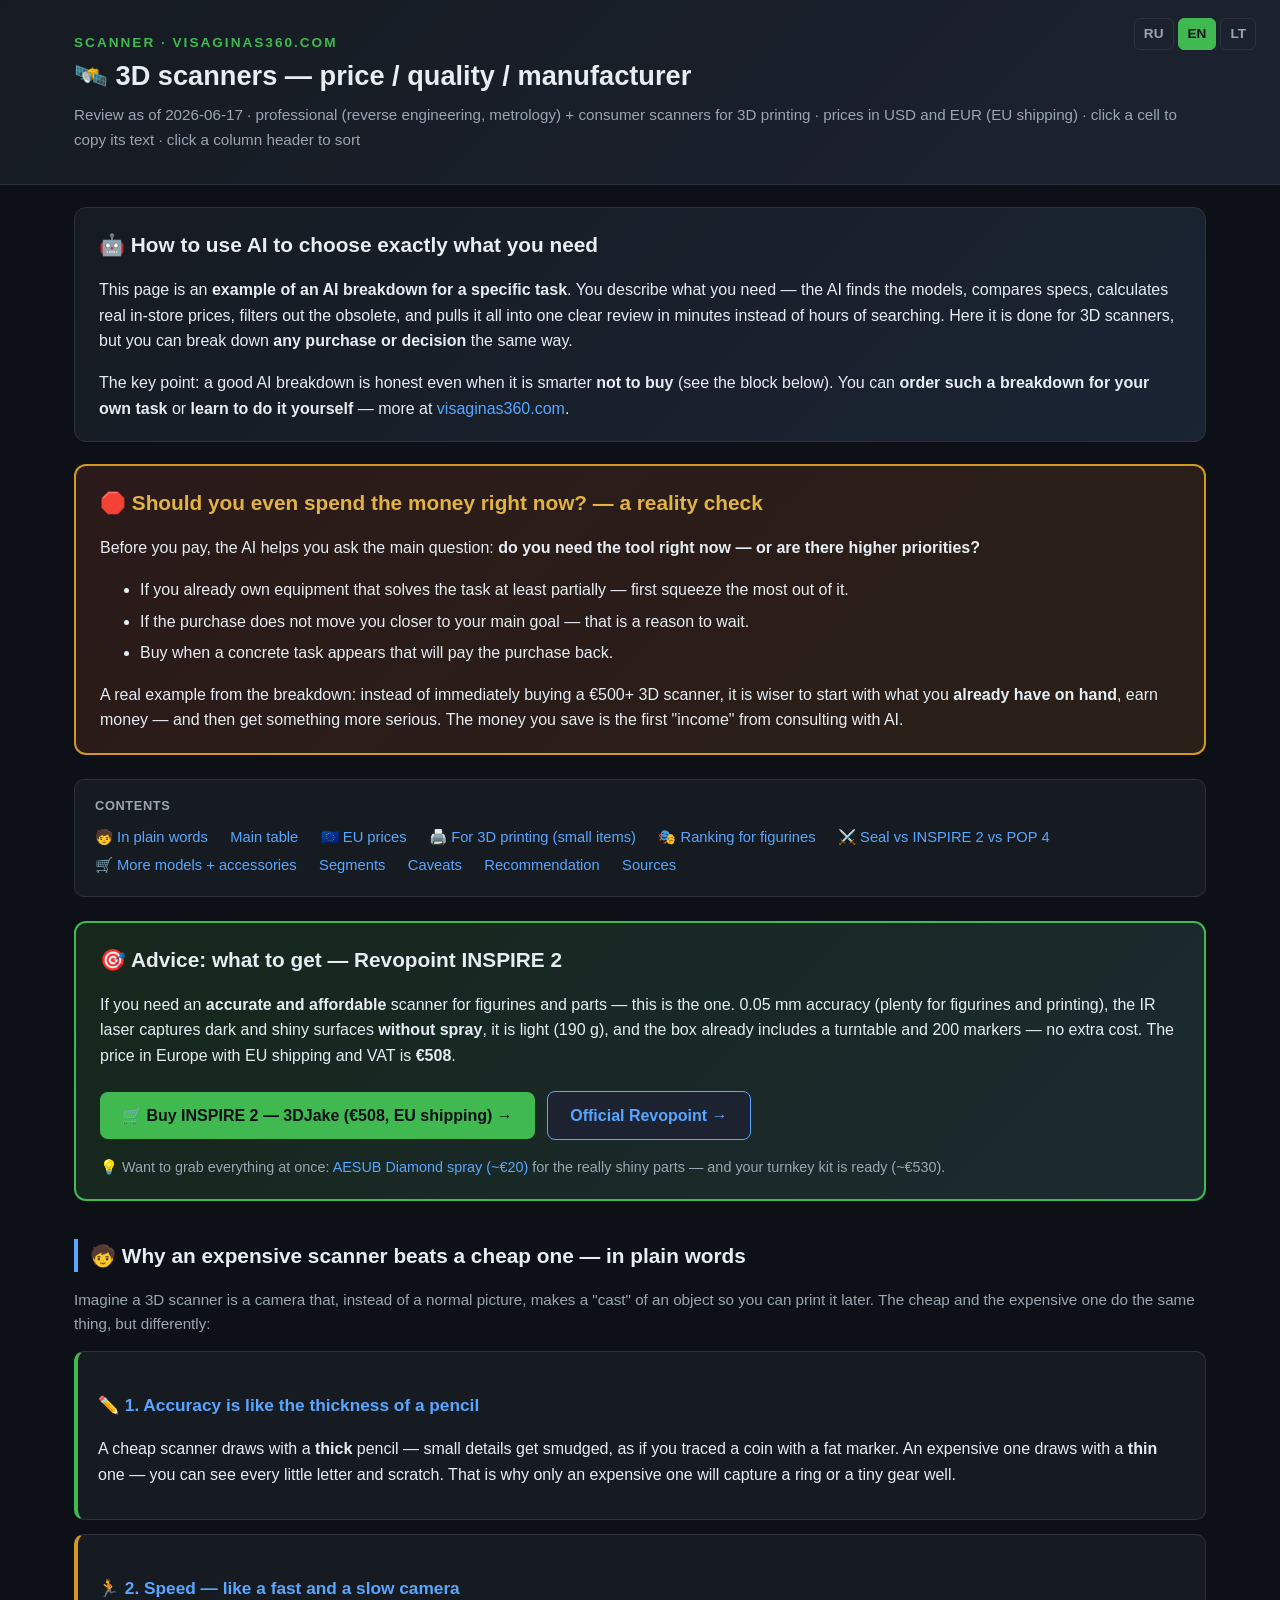
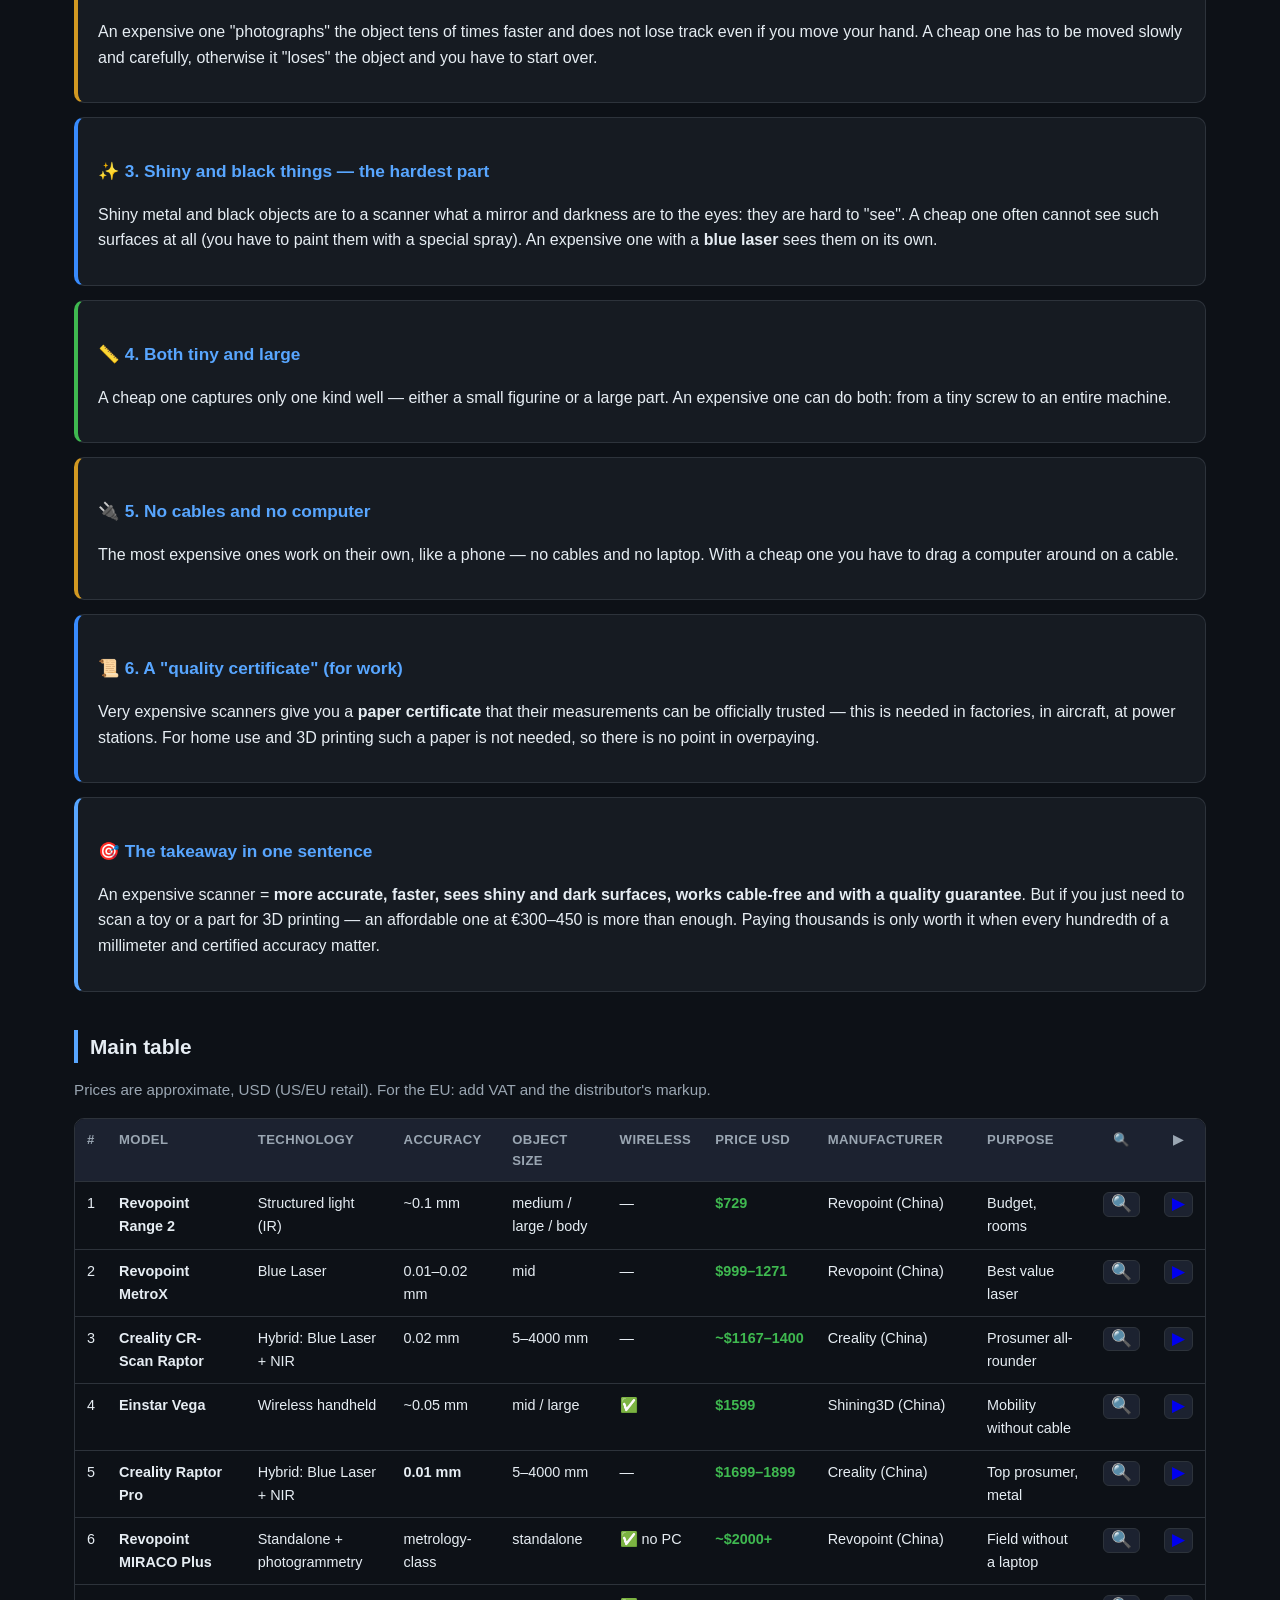
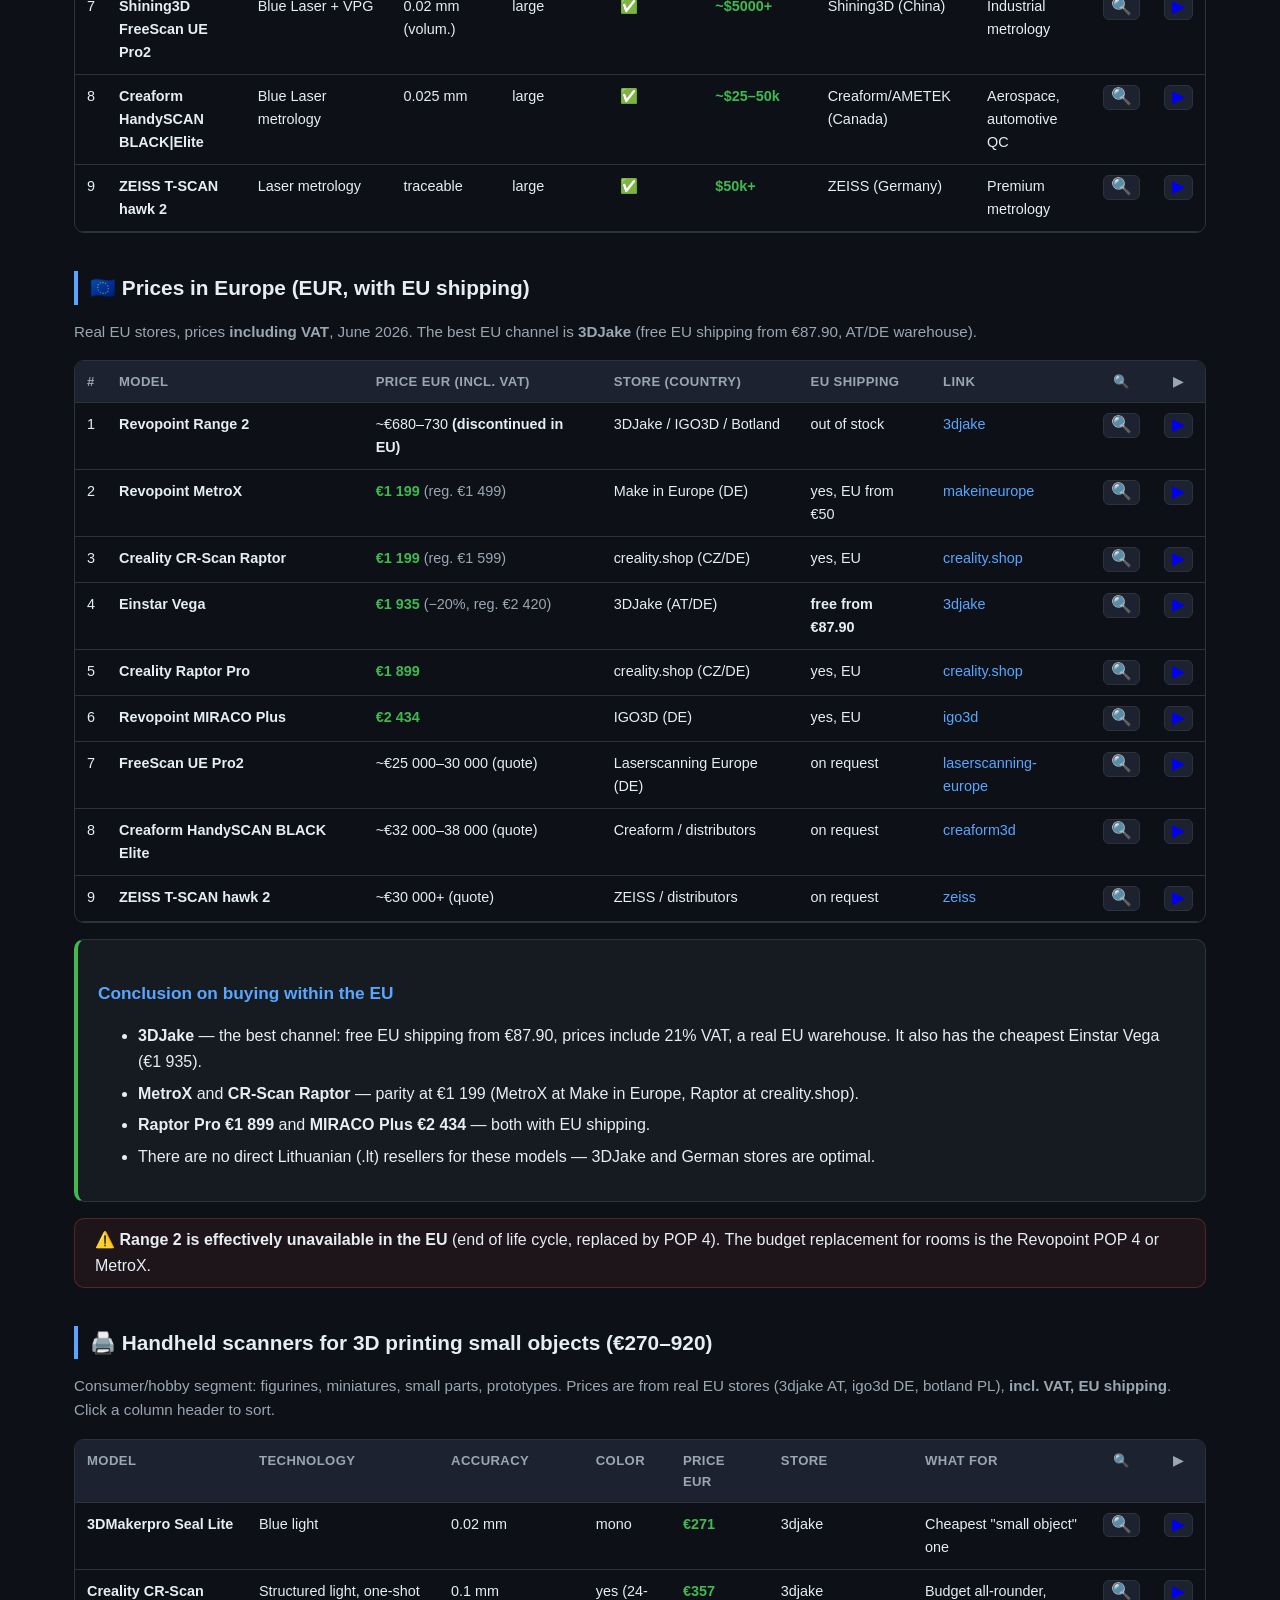
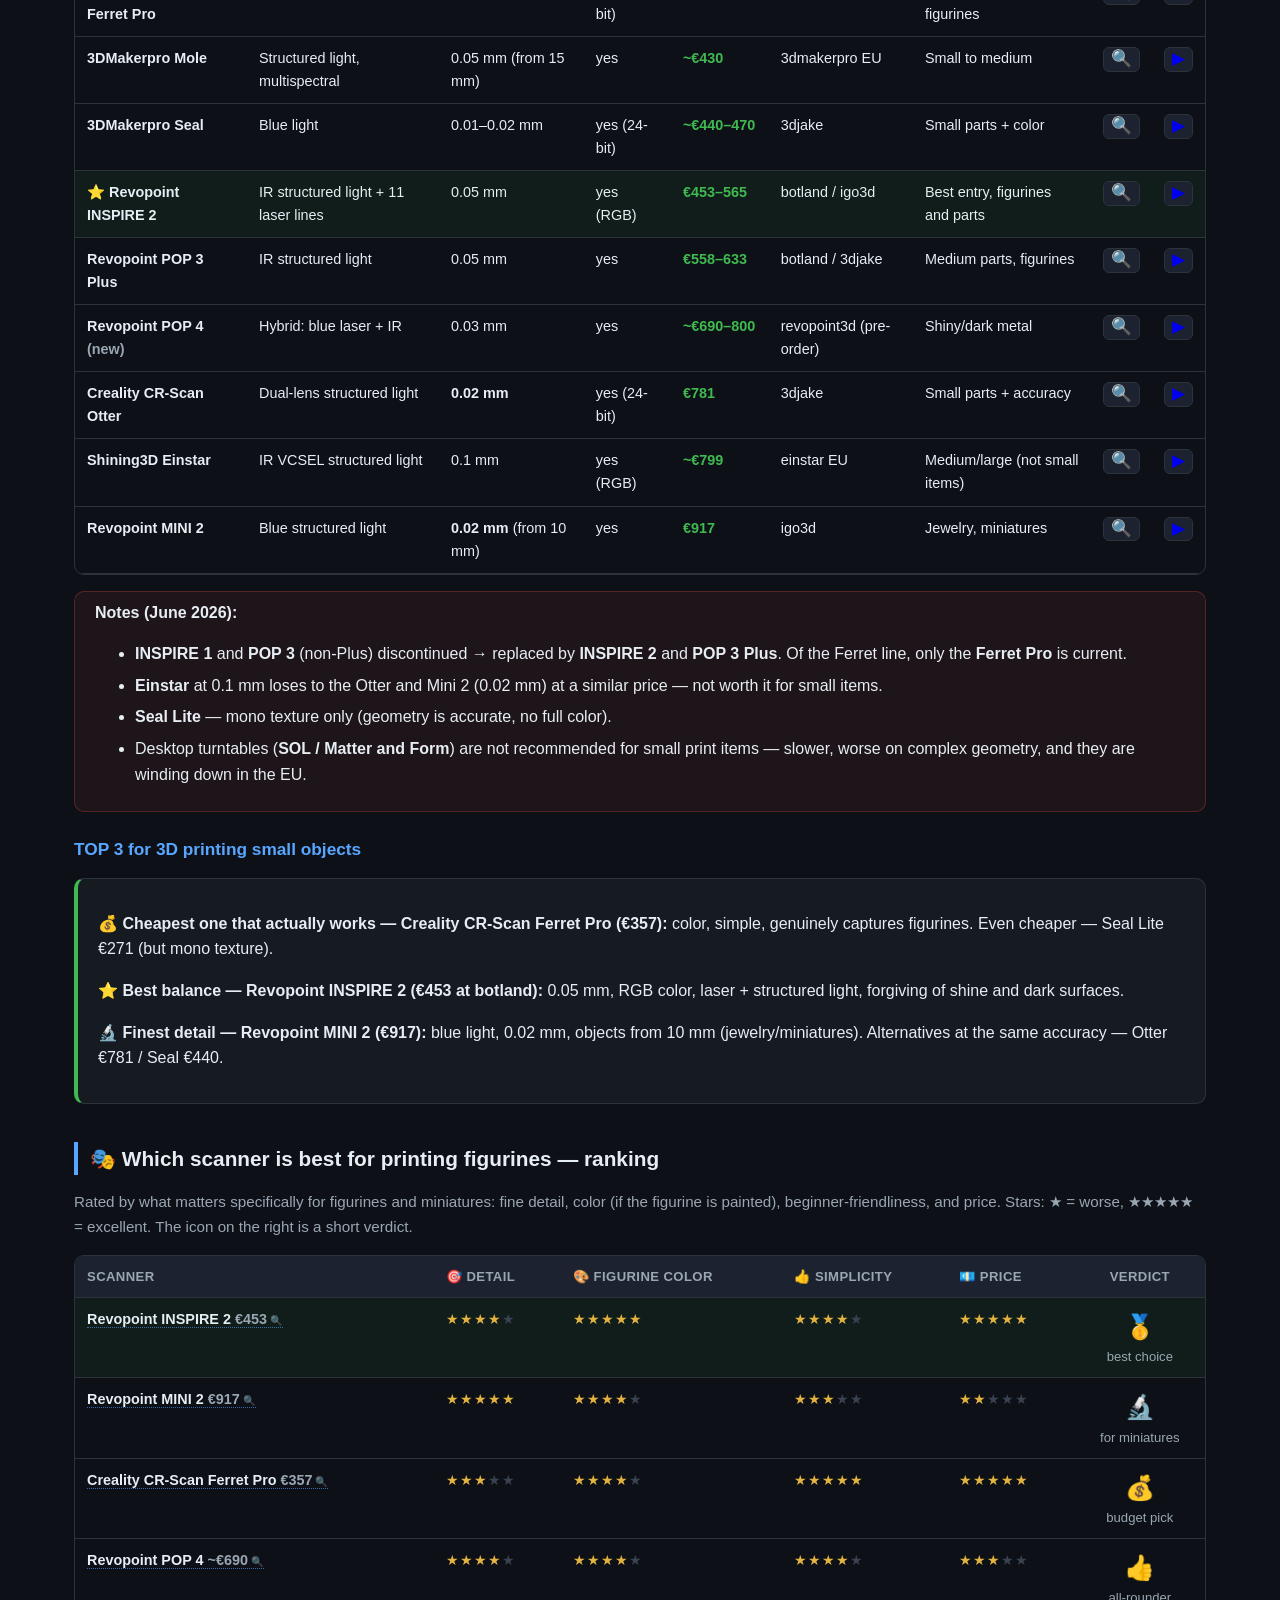
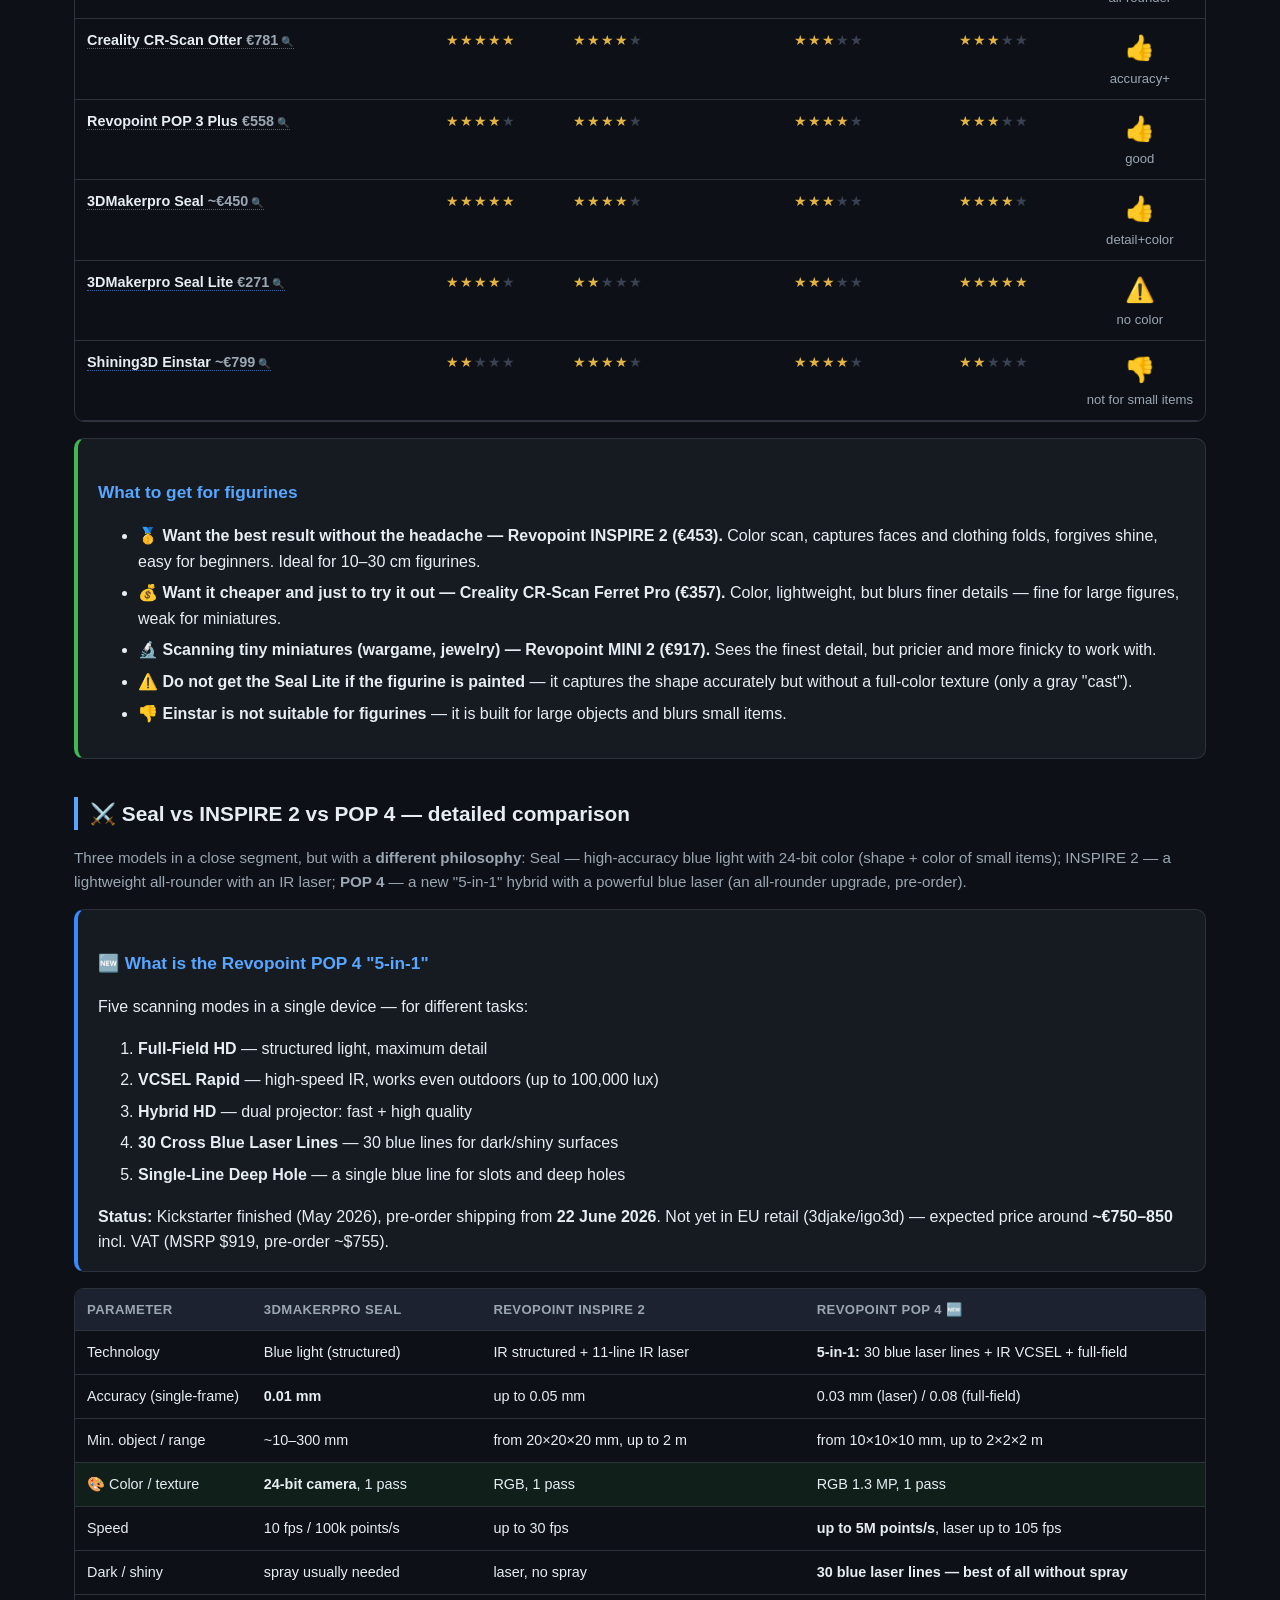
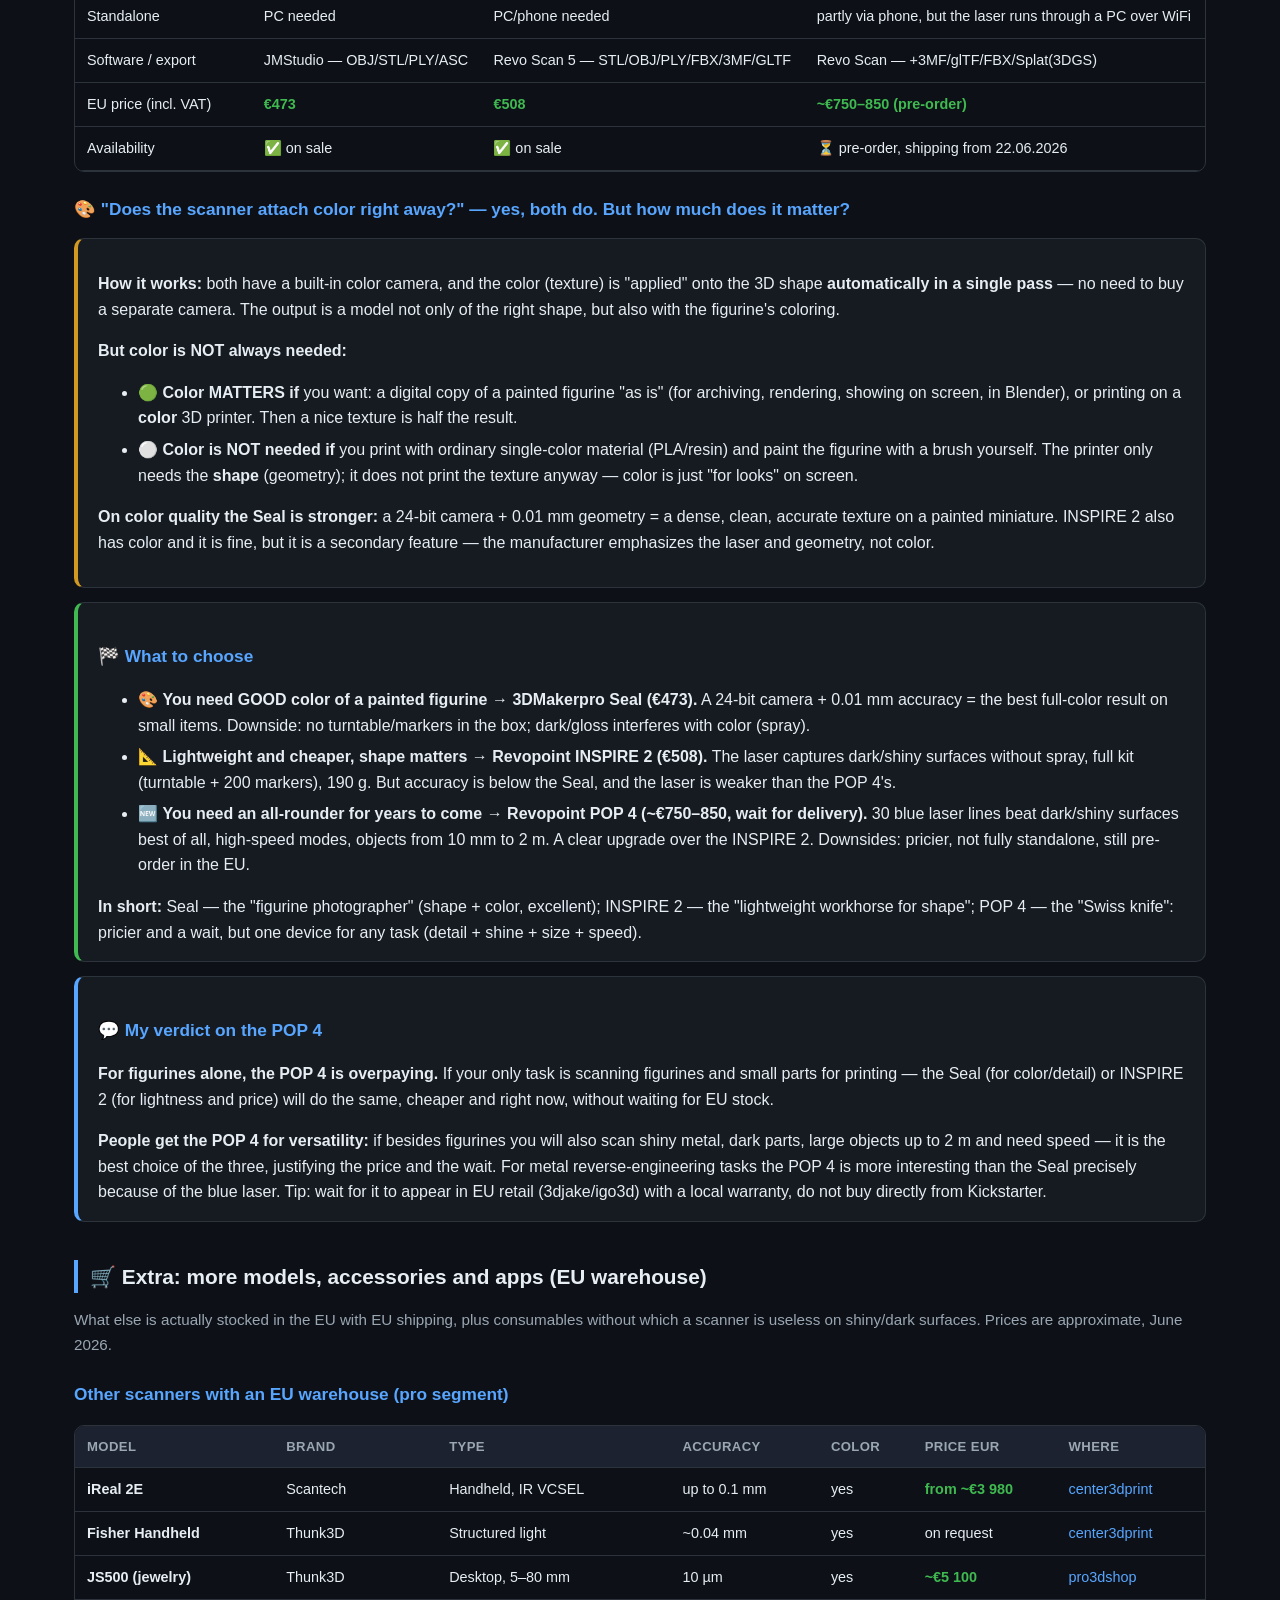
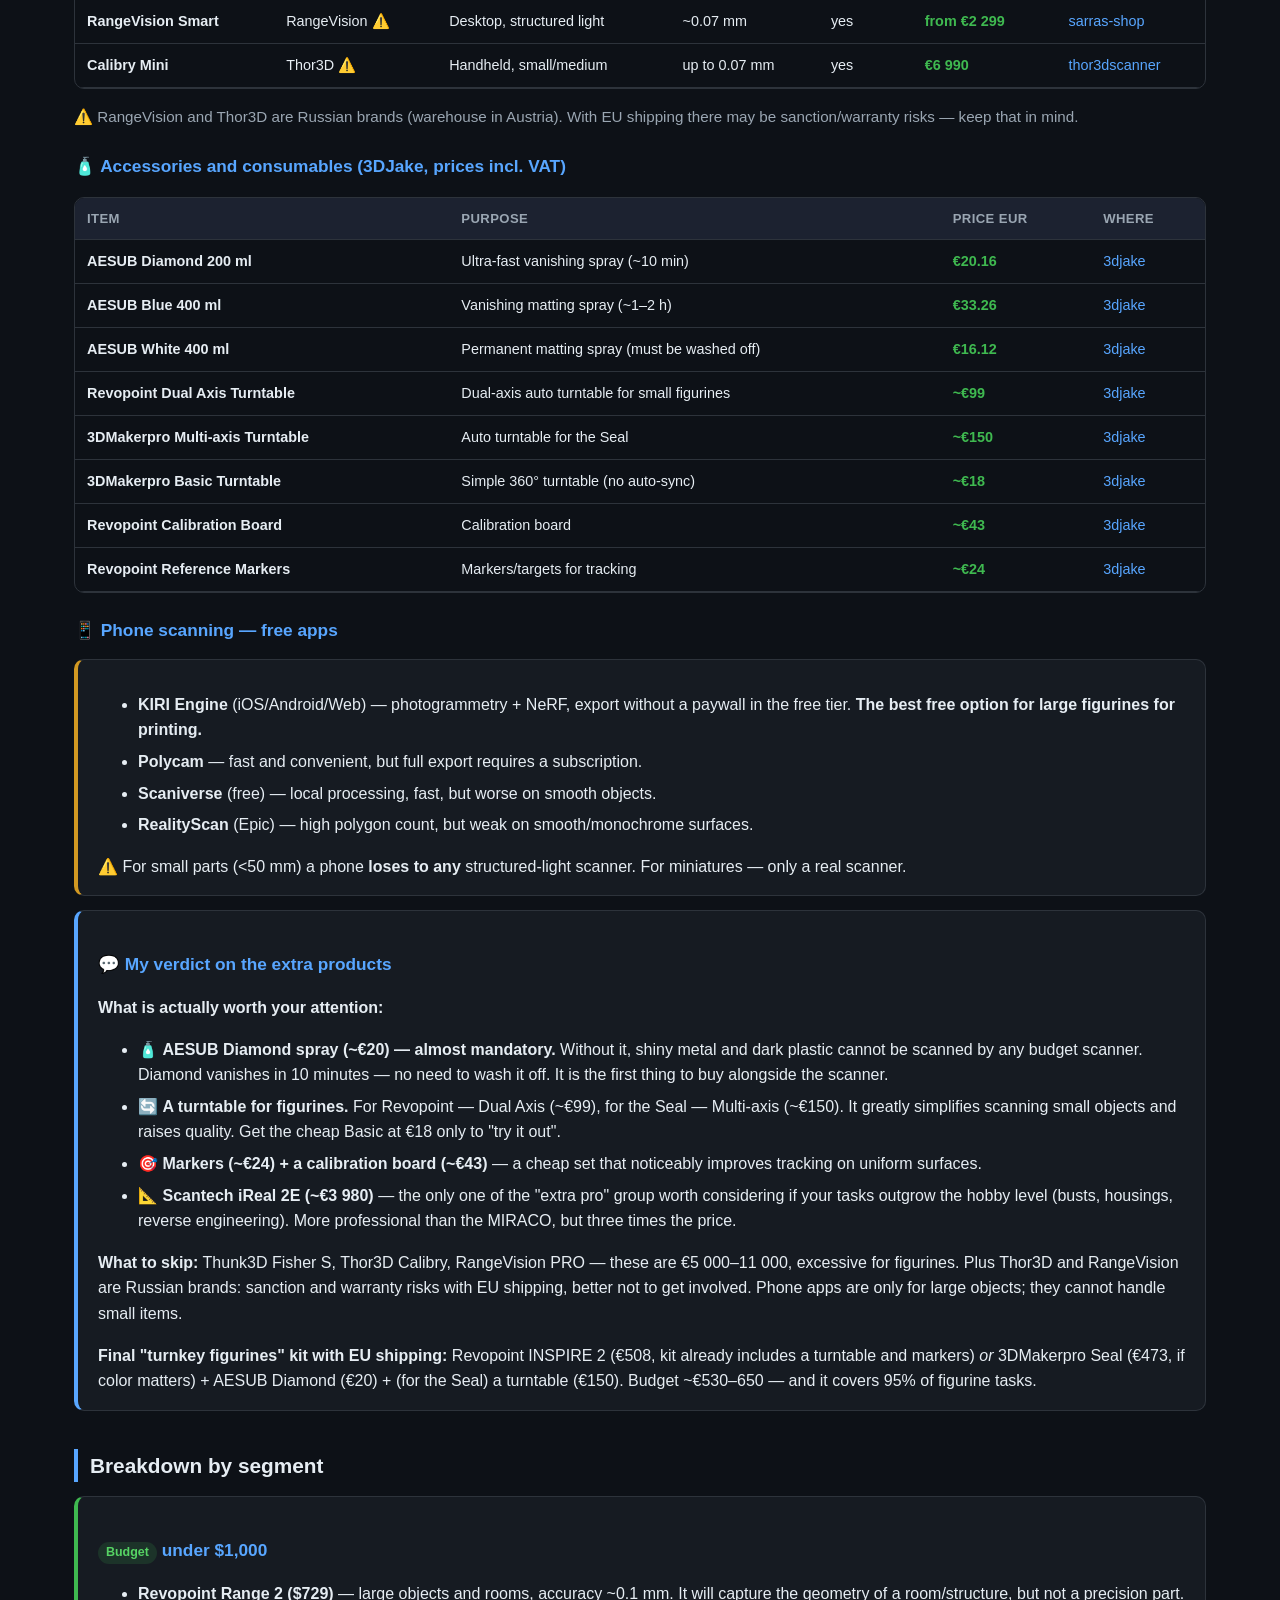
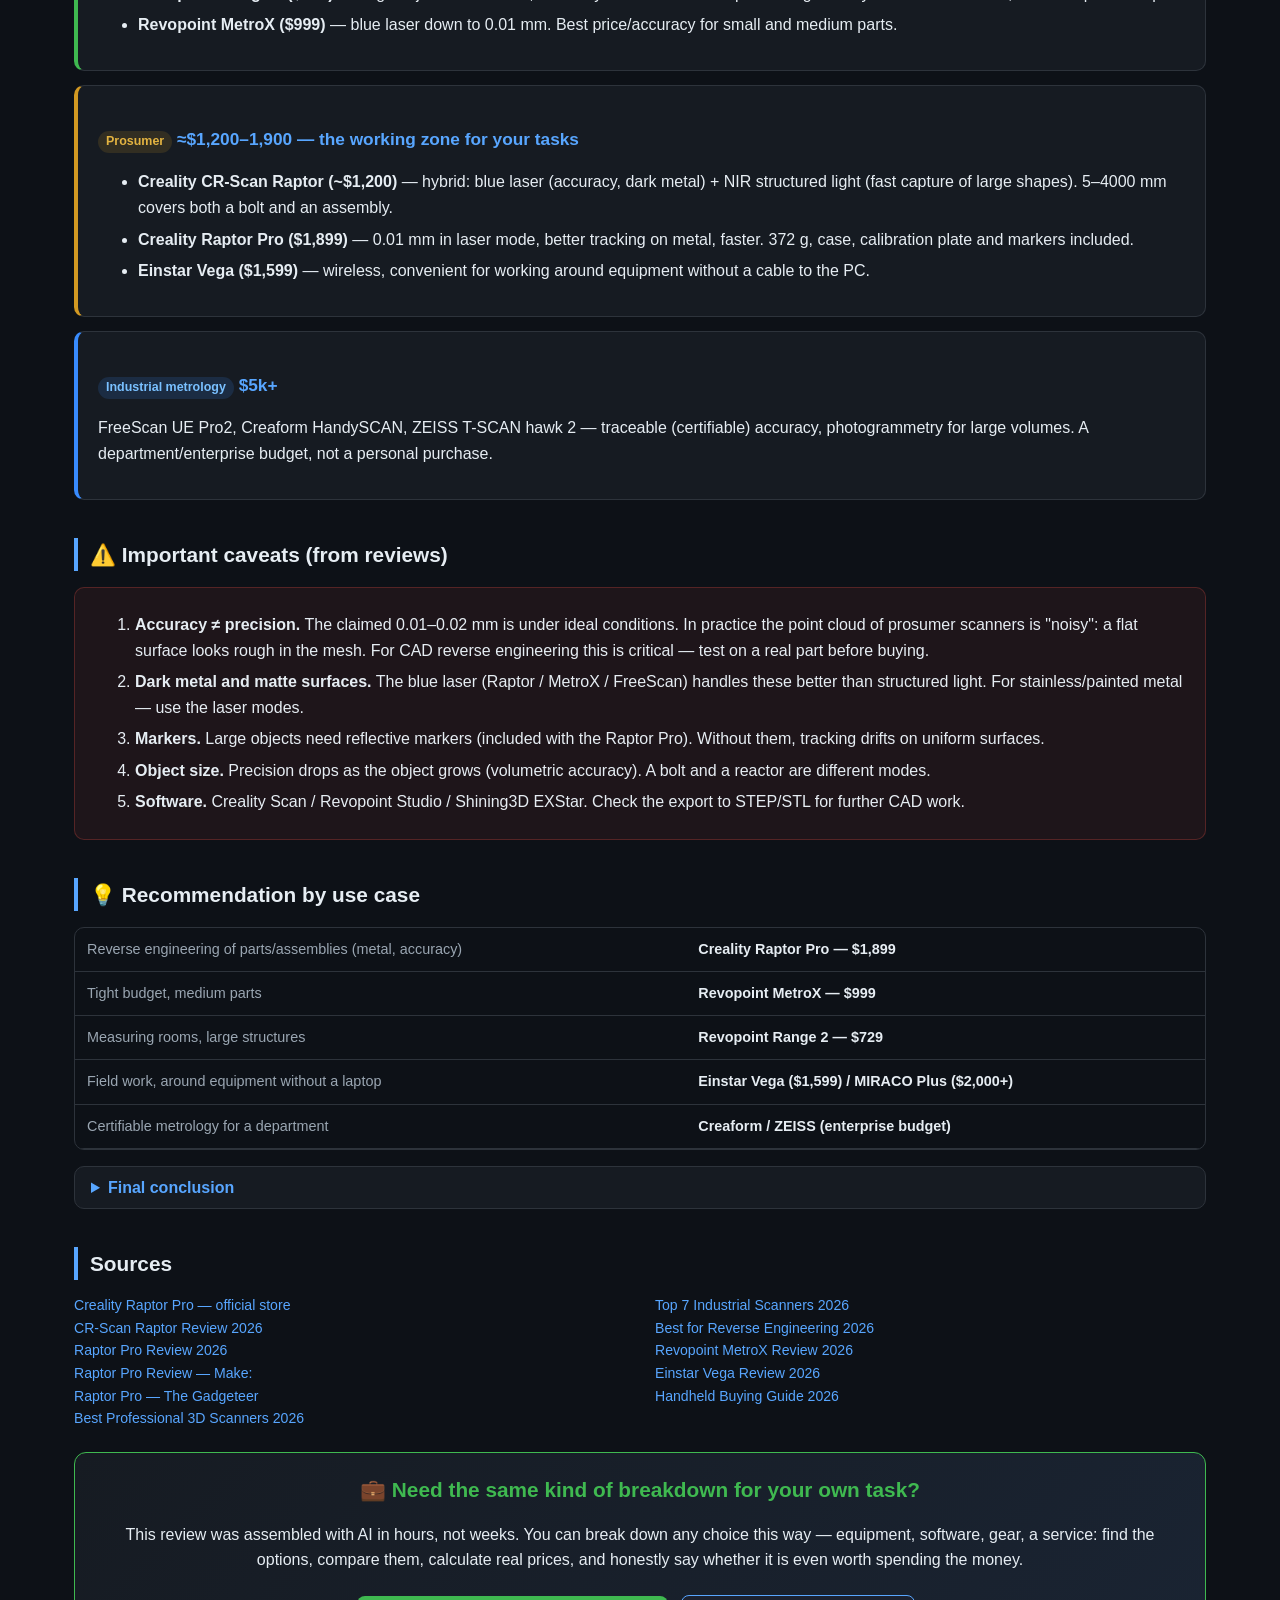
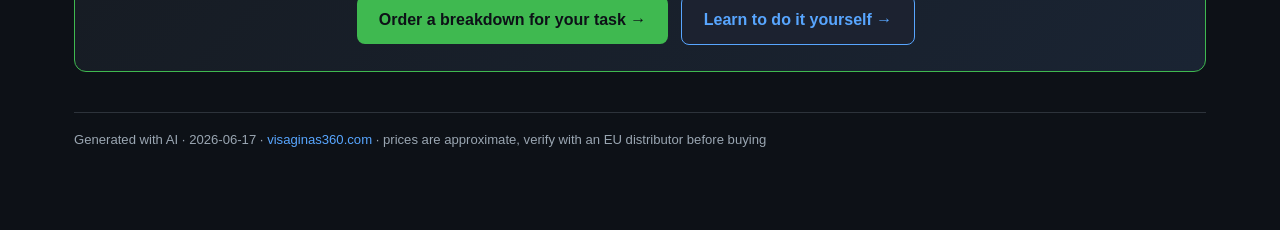
==== public/en.html @ 53a24d16 "Scanner guide trilingual (RU/EN/LT) for CF Pages Co-Authored-By: Claude Fable 5 <noreply@anthropic.c" ====
<!DOCTYPE html>
<html lang="en">
<head>
<meta charset="UTF-8">
<meta name="viewport" content="width=device-width, initial-scale=1.0">
<title>3D scanners — price / quality / manufacturer (2026)</title>
<style>
  :root{
    --bg:#0d1117; --panel:#161b22; --panel2:#1c2230; --border:#2d333b;
    --txt:#e6edf3; --muted:#9aa6b2; --accent:#58a6ff; --accent2:#3fb950;
    --amber:#d29922; --blue:#388bfd; --red:#f85149;
  }
  *{box-sizing:border-box}
  body{margin:0;background:var(--bg);color:var(--txt);
    font-family:-apple-system,Segoe UI,Roboto,Helvetica,Arial,sans-serif;
    line-height:1.6;padding:0 0 80px}
  header{background:linear-gradient(135deg,#161b22,#1c2230);
    border-bottom:1px solid var(--border);padding:32px 24px;position:relative}
  h1{margin:0 0 6px;font-size:1.7rem}
  .sub{color:var(--muted);font-size:.95rem}
  .wrap{max-width:1180px;margin:0 auto;padding:0 24px}
  h2{margin:38px 0 14px;font-size:1.3rem;border-left:4px solid var(--accent);padding-left:12px}
  h3{margin:24px 0 10px;font-size:1.08rem;color:var(--accent)}
  /* TOC */
  nav.toc{background:var(--panel);border:1px solid var(--border);border-radius:10px;
    padding:16px 20px;margin:24px 0}
  nav.toc strong{display:block;margin-bottom:8px;color:var(--muted);font-size:.8rem;
    text-transform:uppercase;letter-spacing:.05em}
  nav.toc a{color:var(--accent);text-decoration:none;margin-right:18px;font-size:.92rem;
    display:inline-block;padding:2px 0}
  nav.toc a:hover{text-decoration:underline}
  /* table */
  .tablewrap{overflow-x:auto;border:1px solid var(--border);border-radius:10px;margin:16px 0}
  table{border-collapse:collapse;width:100%;font-size:.9rem;min-width:760px}
  th,td{padding:10px 12px;text-align:left;border-bottom:1px solid var(--border);vertical-align:top}
  th{background:var(--panel2);position:sticky;top:0;cursor:pointer;user-select:none;
    font-size:.82rem;text-transform:uppercase;letter-spacing:.03em;color:var(--muted)}
  th:hover{color:var(--txt)}
  tbody tr:hover{background:#1a2030}
  td.model{font-weight:600;color:var(--txt)}
  a.srch{display:inline-block;text-decoration:none;font-size:1.05rem;line-height:1;
    padding:3px 7px;border-radius:6px;border:1px solid var(--border);background:var(--panel2)}
  a.srch:hover{border-color:var(--accent);background:#23314a}
  th.srchcol{text-align:center;width:42px}
  td.srchcol{text-align:center}
  td.model a{color:inherit;text-decoration:none;border-bottom:1px dotted rgba(88,166,255,.6)}
  td.model a:hover{border-bottom:1px solid var(--accent)}
  td.model a::after{content:" 🔍";font-size:.7em;opacity:.6}
  .stars{color:#e3b341;letter-spacing:1px;white-space:nowrap}
  .stars .off{color:#3a4150}
  td.badge{font-size:1.5rem;text-align:center;white-space:nowrap}
  .verdict{font-size:.82rem;color:var(--muted);display:block}
  .price{font-weight:700;color:var(--accent2);white-space:nowrap}
  .pill{display:inline-block;padding:1px 8px;border-radius:20px;font-size:.78rem;font-weight:600}
  .seg-green{background:rgba(63,185,80,.15);color:#56d364}
  .seg-amber{background:rgba(210,153,34,.15);color:#e3b341}
  .seg-blue{background:rgba(56,139,253,.15);color:#79c0ff}
  /* cards */
  .card{background:var(--panel);border:1px solid var(--border);border-radius:10px;
    padding:16px 20px;margin:14px 0}
  .card.green{border-left:4px solid var(--accent2)}
  .card.amber{border-left:4px solid var(--amber)}
  .card.blue{border-left:4px solid var(--blue)}
  ol li,ul li{margin:6px 0}
  .warn{background:rgba(248,81,73,.07);border:1px solid rgba(248,81,73,.25);
    border-radius:10px;padding:8px 20px;margin:16px 0}
  .rec td:first-child{color:var(--muted)}
  .rec td:last-child{font-weight:600}
  a.src{color:var(--accent);text-decoration:none}
  a.src:hover{text-decoration:underline}
  .srcs{columns:2;column-gap:30px;font-size:.88rem}
  @media(max-width:680px){.srcs{columns:1}}
  footer{color:var(--muted);font-size:.82rem;margin-top:40px;border-top:1px solid var(--border);padding-top:16px}
  .copyhint{position:fixed;bottom:20px;left:50%;transform:translateX(-50%);
    background:var(--accent);color:#0d1117;padding:8px 18px;border-radius:8px;font-weight:600;
    opacity:0;transition:opacity .25s;pointer-events:none;z-index:99}
  .copyhint.show{opacity:1}
  .buybtn{display:inline-block;background:var(--accent2);color:#0d1117;font-weight:700;
    text-decoration:none;padding:11px 22px;border-radius:8px;margin:6px 8px 6px 0;font-size:1rem}
  .buybtn:hover{background:#56d364}
  .buybtn.alt{background:var(--panel2);color:var(--accent);border:1px solid var(--accent)}
  .pick{background:linear-gradient(135deg,#16271b,#1c2a30);border:2px solid var(--accent2);
    border-radius:12px;padding:20px 24px;margin:22px 0}
  .pick h2{border:0;margin:0 0 8px;padding:0}
  details{background:var(--panel);border:1px solid var(--border);border-radius:10px;padding:8px 16px;margin:10px 0}
  summary{cursor:pointer;font-weight:600;color:var(--accent)}
  .brand{font-weight:800;letter-spacing:2px;color:var(--accent2);font-size:.85rem;text-transform:uppercase}
  .langbar{position:absolute;top:18px;right:24px}
  .langbar a{display:inline-block;color:var(--muted);text-decoration:none;font-weight:700;font-size:.85rem;
    padding:4px 9px;border-radius:6px;margin-left:4px;border:1px solid var(--border)}
  .langbar a.active{background:var(--accent2);color:#0d1117;border-color:var(--accent2)}
  .langbar a:hover{color:var(--txt)}
  .intro{background:linear-gradient(135deg,#161b22,#1a2433);border:1px solid var(--border);border-radius:12px;padding:20px 24px;margin:22px 0}
  .intro h2{border:0;margin:0 0 8px;padding:0}
  .stop{background:linear-gradient(135deg,#2a1a1a,#2a2018);border:2px solid #d29922;border-radius:12px;padding:20px 24px;margin:22px 0}
  .stop h2{border:0;margin:0 0 8px;padding:0;color:#e3b341}
</style>
</head>
<body>
<header style="position:relative"><div class="wrap">
  <div class="langbar"><a href="index.html">RU</a><a href="en.html" class="active">EN</a><a href="lt.html">LT</a></div>
  <div class="brand">SCANNER · visaginas360.com</div>
  <h1>🛰️ 3D scanners — price / quality / manufacturer</h1>
  <div class="sub">Review as of 2026-06-17 · professional (reverse engineering, metrology) + consumer scanners for 3D printing · prices in USD and EUR (EU shipping) · click a cell to copy its text · click a column header to sort</div>
</div></header>

<div class="wrap">

<div class="intro">
  <h2>🤖 How to use AI to choose exactly what you need</h2>
  <p>This page is an <b>example of an AI breakdown for a specific task</b>. You describe what you need — the AI finds the models, compares specs, calculates real in-store prices, filters out the obsolete, and pulls it all into one clear review in minutes instead of hours of searching. Here it is done for 3D scanners, but you can break down <b>any purchase or decision</b> the same way.</p>
  <p style="margin-bottom:0">The key point: a good AI breakdown is honest even when it is smarter <b>not to buy</b> (see the block below). You can <b>order such a breakdown for your own task</b> or <b>learn to do it yourself</b> — more at <a class="src" href="https://visaginas360.com" target="_blank" rel="noopener">visaginas360.com</a>.</p>
</div>

<div class="stop">
  <h2>🛑 Should you even spend the money right now? — a reality check</h2>
  <p>Before you pay, the AI helps you ask the main question: <b>do you need the tool right now — or are there higher priorities?</b></p>
  <ul>
    <li>If you already own equipment that solves the task at least partially — first squeeze the most out of it.</li>
    <li>If the purchase does not move you closer to your main goal — that is a reason to wait.</li>
    <li>Buy when a concrete task appears that will pay the purchase back.</li>
  </ul>
  <p style="margin-bottom:0">A real example from the breakdown: instead of immediately buying a €500+ 3D scanner, it is wiser to start with what you <b>already have on hand</b>, earn money — and then get something more serious. The money you save is the first "income" from consulting with AI.</p>
</div>

<nav class="toc">
  <strong>Contents</strong>
  <a href="#kids">🧒 In plain words</a>
  <a href="#main">Main table</a>
  <a href="#eu">🇪🇺 EU prices</a>
  <a href="#print">🖨️ For 3D printing (small items)</a>
  <a href="#figures">🎭 Ranking for figurines</a>
  <a href="#duel">⚔️ Seal vs INSPIRE 2 vs POP 4</a>
  <a href="#extra">🛒 More models + accessories</a>
  <a href="#segments">Segments</a>
  <a href="#warn">Caveats</a>
  <a href="#rec">Recommendation</a>
  <a href="#src">Sources</a>
</nav>

<div class="pick">
  <h2>🎯 Advice: what to get — Revopoint INSPIRE 2</h2>
  <p>If you need an <b>accurate and affordable</b> scanner for figurines and parts — this is the one. 0.05 mm accuracy (plenty for figurines and printing), the IR laser captures dark and shiny surfaces <b>without spray</b>, it is light (190 g), and the box already includes a turntable and 200 markers — no extra cost. The price in Europe with EU shipping and VAT is <b>€508</b>.</p>
  <p style="margin:14px 0 4px">
    <a class="buybtn" href="https://www.3djake.com/revopoint/inspire-2" target="_blank" rel="noopener">🛒 Buy INSPIRE 2 — 3DJake (€508, EU shipping) →</a>
    <a class="buybtn alt" href="https://www.revopoint3d.com/products/infrared-laser-3d-scanner-inspire2" target="_blank" rel="noopener">Official Revopoint →</a>
  </p>
  <p style="margin:10px 0 0;color:var(--muted);font-size:.9rem">💡 Want to grab everything at once: <a class="src" href="https://www.3djake.com/aesub" target="_blank" rel="noopener">AESUB Diamond spray (~€20)</a> for the really shiny parts — and your turnkey kit is ready (~€530).</p>
</div>

<h2 id="kids">🧒 Why an expensive scanner beats a cheap one — in plain words</h2>
<p class="sub">Imagine a 3D scanner is a camera that, instead of a normal picture, makes a "cast" of an object so you can print it later. The cheap and the expensive one do the same thing, but differently:</p>

<div class="card green">
  <h3>✏️ 1. Accuracy is like the thickness of a pencil</h3>
  <p>A cheap scanner draws with a <b>thick</b> pencil — small details get smudged, as if you traced a coin with a fat marker. An expensive one draws with a <b>thin</b> one — you can see every little letter and scratch. That is why only an expensive one will capture a ring or a tiny gear well.</p>
</div>

<div class="card amber">
  <h3>🏃 2. Speed — like a fast and a slow camera</h3>
  <p>An expensive one "photographs" the object tens of times faster and does not lose track even if you move your hand. A cheap one has to be moved slowly and carefully, otherwise it "loses" the object and you have to start over.</p>
</div>

<div class="card blue">
  <h3>✨ 3. Shiny and black things — the hardest part</h3>
  <p>Shiny metal and black objects are to a scanner what a mirror and darkness are to the eyes: they are hard to "see". A cheap one often cannot see such surfaces at all (you have to paint them with a special spray). An expensive one with a <b>blue laser</b> sees them on its own.</p>
</div>

<div class="card green">
  <h3>📏 4. Both tiny and large</h3>
  <p>A cheap one captures only one kind well — either a small figurine or a large part. An expensive one can do both: from a tiny screw to an entire machine.</p>
</div>

<div class="card amber">
  <h3>🔌 5. No cables and no computer</h3>
  <p>The most expensive ones work on their own, like a phone — no cables and no laptop. With a cheap one you have to drag a computer around on a cable.</p>
</div>

<div class="card blue">
  <h3>📜 6. A "quality certificate" (for work)</h3>
  <p>Very expensive scanners give you a <b>paper certificate</b> that their measurements can be officially trusted — this is needed in factories, in aircraft, at power stations. For home use and 3D printing such a paper is not needed, so there is no point in overpaying.</p>
</div>

<div class="card" style="border-left:4px solid var(--accent)">
  <h3>🎯 The takeaway in one sentence</h3>
  <p>An expensive scanner = <b>more accurate, faster, sees shiny and dark surfaces, works cable-free and with a quality guarantee</b>. But if you just need to scan a toy or a part for 3D printing — an affordable one at €300–450 is more than enough. Paying thousands is only worth it when every hundredth of a millimeter and certified accuracy matter.</p>
</div>

<h2 id="main">Main table</h2>
<p class="sub">Prices are approximate, USD (US/EU retail). For the EU: add VAT and the distributor's markup.</p>
<div class="tablewrap">
<table id="t">
<thead><tr>
  <th>#</th><th>Model</th><th>Technology</th><th>Accuracy</th>
  <th>Object size</th><th>Wireless</th><th>Price USD</th><th>Manufacturer</th><th>Purpose</th>
</tr></thead>
<tbody>
<tr><td>1</td><td class="model">Revopoint Range 2</td><td>Structured light (IR)</td><td>~0.1 mm</td><td>medium / large / body</td><td>—</td><td class="price">$729</td><td>Revopoint (China)</td><td>Budget, rooms</td></tr>
<tr><td>2</td><td class="model">Revopoint MetroX</td><td>Blue Laser</td><td>0.01–0.02 mm</td><td>mid</td><td>—</td><td class="price">$999–1271</td><td>Revopoint (China)</td><td>Best value laser</td></tr>
<tr><td>3</td><td class="model">Creality CR-Scan Raptor</td><td>Hybrid: Blue Laser + NIR</td><td>0.02 mm</td><td>5–4000 mm</td><td>—</td><td class="price">~$1167–1400</td><td>Creality (China)</td><td>Prosumer all-rounder</td></tr>
<tr><td>4</td><td class="model">Einstar Vega</td><td>Wireless handheld</td><td>~0.05 mm</td><td>mid / large</td><td>✅</td><td class="price">$1599</td><td>Shining3D (China)</td><td>Mobility without cable</td></tr>
<tr><td>5</td><td class="model">Creality Raptor Pro</td><td>Hybrid: Blue Laser + NIR</td><td><b>0.01 mm</b></td><td>5–4000 mm</td><td>—</td><td class="price">$1699–1899</td><td>Creality (China)</td><td>Top prosumer, metal</td></tr>
<tr><td>6</td><td class="model">Revopoint MIRACO Plus</td><td>Standalone + photogrammetry</td><td>metrology-class</td><td>standalone</td><td>✅ no PC</td><td class="price">~$2000+</td><td>Revopoint (China)</td><td>Field without a laptop</td></tr>
<tr><td>7</td><td class="model">Shining3D FreeScan UE Pro2</td><td>Blue Laser + VPG</td><td>0.02 mm (volum.)</td><td>large</td><td>✅</td><td class="price">~$5000+</td><td>Shining3D (China)</td><td>Industrial metrology</td></tr>
<tr><td>8</td><td class="model">Creaform HandySCAN BLACK|Elite</td><td>Blue Laser metrology</td><td>0.025 mm</td><td>large</td><td>✅</td><td class="price">~$25–50k</td><td>Creaform/AMETEK (Canada)</td><td>Aerospace, automotive QC</td></tr>
<tr><td>9</td><td class="model">ZEISS T-SCAN hawk 2</td><td>Laser metrology</td><td>traceable</td><td>large</td><td>✅</td><td class="price">$50k+</td><td>ZEISS (Germany)</td><td>Premium metrology</td></tr>
</tbody>
</table>
</div>

<h2 id="eu">🇪🇺 Prices in Europe (EUR, with EU shipping)</h2>
<p class="sub">Real EU stores, prices <b>including VAT</b>, June 2026. The best EU channel is <b>3DJake</b> (free EU shipping from €87.90, AT/DE warehouse).</p>
<div class="tablewrap">
<table id="t2">
<thead><tr>
  <th>#</th><th>Model</th><th>Price EUR (incl. VAT)</th><th>Store (country)</th><th>EU shipping</th><th>Link</th>
</tr></thead>
<tbody>
<tr><td>1</td><td class="model">Revopoint Range 2</td><td>~€680–730 <b>(discontinued in EU)</b></td><td>3DJake / IGO3D / Botland</td><td>out of stock</td><td><a class="src" href="https://www.3djake.com/revopoint/range-2">3djake</a></td></tr>
<tr><td>2</td><td class="model">Revopoint MetroX</td><td class="price">€1 199 <span style="color:var(--muted);font-weight:400">(reg. €1 499)</span></td><td>Make in Europe (DE)</td><td>yes, EU from €50</td><td><a class="src" href="https://www.makeineurope.de/en/products/revopoint-metrox-3d-scanner-advanced-edition">makeineurope</a></td></tr>
<tr><td>3</td><td class="model">Creality CR-Scan Raptor</td><td class="price">€1 199 <span style="color:var(--muted);font-weight:400">(reg. €1 599)</span></td><td>creality.shop (CZ/DE)</td><td>yes, EU</td><td><a class="src" href="https://www.creality.shop/products/creality-cr-scan-raptor-3d-scanner">creality.shop</a></td></tr>
<tr><td>4</td><td class="model">Einstar Vega</td><td class="price">€1 935 <span style="color:var(--muted);font-weight:400">(−20%, reg. €2 420)</span></td><td>3DJake (AT/DE)</td><td><b>free from €87.90</b></td><td><a class="src" href="https://www.3djake.com/shining-3d/einstar-vega">3djake</a></td></tr>
<tr><td>5</td><td class="model">Creality Raptor Pro</td><td class="price">€1 899</td><td>creality.shop (CZ/DE)</td><td>yes, EU</td><td><a class="src" href="https://www.creality.shop/products/creality-raptor-pro-3d-scanner">creality.shop</a></td></tr>
<tr><td>6</td><td class="model">Revopoint MIRACO Plus</td><td class="price">€2 434</td><td>IGO3D (DE)</td><td>yes, EU</td><td><a class="src" href="https://www.igo3d.com/revopoint-3d-scanner-en">igo3d</a></td></tr>
<tr><td>7</td><td class="model">FreeScan UE Pro2</td><td>~€25 000–30 000 (quote)</td><td>Laserscanning Europe (DE)</td><td>on request</td><td><a class="src" href="https://www.laserscanning-europe.com/en/handheld-3d-scanners/shining-3d-freescan-ue-pro2">laserscanning-europe</a></td></tr>
<tr><td>8</td><td class="model">Creaform HandySCAN BLACK Elite</td><td>~€32 000–38 000 (quote)</td><td>Creaform / distributors</td><td>on request</td><td><a class="src" href="https://www.creaform3d.com/en/products/portable-3d-scanners/handyscan-3d-pro-series">creaform3d</a></td></tr>
<tr><td>9</td><td class="model">ZEISS T-SCAN hawk 2</td><td>~€30 000+ (quote)</td><td>ZEISS / distributors</td><td>on request</td><td><a class="src" href="https://www.zeiss.com/metrology/en/about-us/newsroom/2023/t-scan-hawk-2.html">zeiss</a></td></tr>
</tbody>
</table>
</div>
<div class="card green">
  <h3>Conclusion on buying within the EU</h3>
  <ul>
    <li><b>3DJake</b> — the best channel: free EU shipping from €87.90, prices include 21% VAT, a real EU warehouse. It also has the cheapest Einstar Vega (€1 935).</li>
    <li><b>MetroX</b> and <b>CR-Scan Raptor</b> — parity at €1 199 (MetroX at Make in Europe, Raptor at creality.shop).</li>
    <li><b>Raptor Pro €1 899</b> and <b>MIRACO Plus €2 434</b> — both with EU shipping.</li>
    <li>There are no direct Lithuanian (.lt) resellers for these models — 3DJake and German stores are optimal.</li>
  </ul>
</div>
<div class="warn">
  ⚠️ <b>Range 2 is effectively unavailable in the EU</b> (end of life cycle, replaced by POP 4). The budget replacement for rooms is the Revopoint POP 4 or MetroX.
</div>

<h2 id="print">🖨️ Handheld scanners for 3D printing small objects (€270–920)</h2>
<p class="sub">Consumer/hobby segment: figurines, miniatures, small parts, prototypes. Prices are from real EU stores (3djake AT, igo3d DE, botland PL), <b>incl. VAT, EU shipping</b>. Click a column header to sort.</p>
<div class="tablewrap">
<table id="t3">
<thead><tr>
  <th>Model</th><th>Technology</th><th>Accuracy</th><th>Color</th><th>Price EUR</th><th>Store</th><th>What for</th>
</tr></thead>
<tbody>
<tr><td class="model">3DMakerpro Seal Lite</td><td>Blue light</td><td>0.02 mm</td><td>mono</td><td class="price">€271</td><td>3djake</td><td>Cheapest "small object" one</td></tr>
<tr><td class="model">Creality CR-Scan Ferret Pro</td><td>Structured light, one-shot</td><td>0.1 mm</td><td>yes (24-bit)</td><td class="price">€357</td><td>3djake</td><td>Budget all-rounder, figurines</td></tr>
<tr><td class="model">3DMakerpro Mole</td><td>Structured light, multispectral</td><td>0.05 mm (from 15 mm)</td><td>yes</td><td class="price">~€430</td><td>3dmakerpro EU</td><td>Small to medium</td></tr>
<tr><td class="model">3DMakerpro Seal</td><td>Blue light</td><td>0.01–0.02 mm</td><td>yes (24-bit)</td><td class="price">~€440–470</td><td>3djake</td><td>Small parts + color</td></tr>
<tr style="background:rgba(63,185,80,.07)"><td class="model">⭐ Revopoint INSPIRE 2</td><td>IR structured light + 11 laser lines</td><td>0.05 mm</td><td>yes (RGB)</td><td class="price">€453–565</td><td>botland / igo3d</td><td>Best entry, figurines and parts</td></tr>
<tr><td class="model">Revopoint POP 3 Plus</td><td>IR structured light</td><td>0.05 mm</td><td>yes</td><td class="price">€558–633</td><td>botland / 3djake</td><td>Medium parts, figurines</td></tr>
<tr><td class="model">Revopoint POP 4 <span style="color:var(--muted)">(new)</span></td><td>Hybrid: blue laser + IR</td><td>0.03 mm</td><td>yes</td><td class="price">~€690–800</td><td>revopoint3d (pre-order)</td><td>Shiny/dark metal</td></tr>
<tr><td class="model">Creality CR-Scan Otter</td><td>Dual-lens structured light</td><td><b>0.02 mm</b></td><td>yes (24-bit)</td><td class="price">€781</td><td>3djake</td><td>Small parts + accuracy</td></tr>
<tr><td class="model">Shining3D Einstar</td><td>IR VCSEL structured light</td><td>0.1 mm</td><td>yes (RGB)</td><td class="price">~€799</td><td>einstar EU</td><td>Medium/large (not small items)</td></tr>
<tr><td class="model">Revopoint MINI 2</td><td>Blue structured light</td><td><b>0.02 mm</b> (from 10 mm)</td><td>yes</td><td class="price">€917</td><td>igo3d</td><td>Jewelry, miniatures</td></tr>
</tbody>
</table>
</div>
<div class="warn">
<b>Notes (June 2026):</b>
<ul>
  <li><b>INSPIRE 1</b> and <b>POP 3</b> (non-Plus) discontinued → replaced by <b>INSPIRE 2</b> and <b>POP 3 Plus</b>. Of the Ferret line, only the <b>Ferret Pro</b> is current.</li>
  <li><b>Einstar</b> at 0.1 mm loses to the Otter and Mini 2 (0.02 mm) at a similar price — not worth it for small items.</li>
  <li><b>Seal Lite</b> — mono texture only (geometry is accurate, no full color).</li>
  <li>Desktop turntables (<b>SOL / Matter and Form</b>) are not recommended for small print items — slower, worse on complex geometry, and they are winding down in the EU.</li>
</ul>
</div>
<h3>TOP 3 for 3D printing small objects</h3>
<div class="card green">
  <p>💰 <b>Cheapest one that actually works — Creality CR-Scan Ferret Pro (€357):</b> color, simple, genuinely captures figurines. Even cheaper — Seal Lite €271 (but mono texture).</p>
  <p>⭐ <b>Best balance — Revopoint INSPIRE 2 (€453 at botland):</b> 0.05 mm, RGB color, laser + structured light, forgiving of shine and dark surfaces.</p>
  <p>🔬 <b>Finest detail — Revopoint MINI 2 (€917):</b> blue light, 0.02 mm, objects from 10 mm (jewelry/miniatures). Alternatives at the same accuracy — Otter €781 / Seal €440.</p>
</div>

<h2 id="figures">🎭 Which scanner is best for printing figurines — ranking</h2>
<p class="sub">Rated by what matters specifically for figurines and miniatures: fine detail, color (if the figurine is painted), beginner-friendliness, and price. Stars: ★ = worse, ★★★★★ = excellent. The icon on the right is a short verdict.</p>
<div class="tablewrap">
<table id="t4">
<thead><tr>
  <th>Scanner</th><th>🎯 Detail</th><th>🎨 Figurine color</th><th>👍 Simplicity</th><th>💶 Price</th><th class="srchcol">Verdict</th>
</tr></thead>
<tbody>
<tr style="background:rgba(63,185,80,.07)">
  <td class="model">Revopoint INSPIRE 2 <span style="color:var(--muted)">€453</span></td>
  <td><span class="stars">★★★★<span class="off">★</span></span></td>
  <td><span class="stars">★★★★★</span></td>
  <td><span class="stars">★★★★<span class="off">★</span></span></td>
  <td><span class="stars">★★★★★</span></td>
  <td class="badge">🥇<span class="verdict">best choice</span></td>
</tr>
<tr>
  <td class="model">Revopoint MINI 2 <span style="color:var(--muted)">€917</span></td>
  <td><span class="stars">★★★★★</span></td>
  <td><span class="stars">★★★★<span class="off">★</span></span></td>
  <td><span class="stars">★★★<span class="off">★★</span></span></td>
  <td><span class="stars">★★<span class="off">★★★</span></span></td>
  <td class="badge">🔬<span class="verdict">for miniatures</span></td>
</tr>
<tr>
  <td class="model">Creality CR-Scan Ferret Pro <span style="color:var(--muted)">€357</span></td>
  <td><span class="stars">★★★<span class="off">★★</span></span></td>
  <td><span class="stars">★★★★<span class="off">★</span></span></td>
  <td><span class="stars">★★★★★</span></td>
  <td><span class="stars">★★★★★</span></td>
  <td class="badge">💰<span class="verdict">budget pick</span></td>
</tr>
<tr>
  <td class="model">Revopoint POP 4 <span style="color:var(--muted)">~€690</span></td>
  <td><span class="stars">★★★★<span class="off">★</span></span></td>
  <td><span class="stars">★★★★<span class="off">★</span></span></td>
  <td><span class="stars">★★★★<span class="off">★</span></span></td>
  <td><span class="stars">★★★<span class="off">★★</span></span></td>
  <td class="badge">👍<span class="verdict">all-rounder</span></td>
</tr>
<tr>
  <td class="model">Creality CR-Scan Otter <span style="color:var(--muted)">€781</span></td>
  <td><span class="stars">★★★★★</span></td>
  <td><span class="stars">★★★★<span class="off">★</span></span></td>
  <td><span class="stars">★★★<span class="off">★★</span></span></td>
  <td><span class="stars">★★★<span class="off">★★</span></span></td>
  <td class="badge">👍<span class="verdict">accuracy+</span></td>
</tr>
<tr>
  <td class="model">Revopoint POP 3 Plus <span style="color:var(--muted)">€558</span></td>
  <td><span class="stars">★★★★<span class="off">★</span></span></td>
  <td><span class="stars">★★★★<span class="off">★</span></span></td>
  <td><span class="stars">★★★★<span class="off">★</span></span></td>
  <td><span class="stars">★★★<span class="off">★★</span></span></td>
  <td class="badge">👍<span class="verdict">good</span></td>
</tr>
<tr>
  <td class="model">3DMakerpro Seal <span style="color:var(--muted)">~€450</span></td>
  <td><span class="stars">★★★★★</span></td>
  <td><span class="stars">★★★★<span class="off">★</span></span></td>
  <td><span class="stars">★★★<span class="off">★★</span></span></td>
  <td><span class="stars">★★★★<span class="off">★</span></span></td>
  <td class="badge">👍<span class="verdict">detail+color</span></td>
</tr>
<tr>
  <td class="model">3DMakerpro Seal Lite <span style="color:var(--muted)">€271</span></td>
  <td><span class="stars">★★★★<span class="off">★</span></span></td>
  <td><span class="stars">★★<span class="off">★★★</span></span></td>
  <td><span class="stars">★★★<span class="off">★★</span></span></td>
  <td><span class="stars">★★★★★</span></td>
  <td class="badge">⚠️<span class="verdict">no color</span></td>
</tr>
<tr>
  <td class="model">Shining3D Einstar <span style="color:var(--muted)">~€799</span></td>
  <td><span class="stars">★★<span class="off">★★★</span></span></td>
  <td><span class="stars">★★★★<span class="off">★</span></span></td>
  <td><span class="stars">★★★★<span class="off">★</span></span></td>
  <td><span class="stars">★★<span class="off">★★★</span></span></td>
  <td class="badge">👎<span class="verdict">not for small items</span></td>
</tr>
</tbody>
</table>
</div>
<div class="card green">
  <h3>What to get for figurines</h3>
  <ul>
    <li>🥇 <b>Want the best result without the headache — Revopoint INSPIRE 2 (€453).</b> Color scan, captures faces and clothing folds, forgives shine, easy for beginners. Ideal for 10–30 cm figurines.</li>
    <li>💰 <b>Want it cheaper and just to try it out — Creality CR-Scan Ferret Pro (€357).</b> Color, lightweight, but blurs finer details — fine for large figures, weak for miniatures.</li>
    <li>🔬 <b>Scanning tiny miniatures (wargame, jewelry) — Revopoint MINI 2 (€917).</b> Sees the finest detail, but pricier and more finicky to work with.</li>
    <li>⚠️ <b>Do not get the Seal Lite if the figurine is painted</b> — it captures the shape accurately but without a full-color texture (only a gray "cast").</li>
    <li>👎 <b>Einstar is not suitable for figurines</b> — it is built for large objects and blurs small items.</li>
  </ul>
</div>

<h2 id="duel">⚔️ Seal vs INSPIRE 2 vs POP 4 — detailed comparison</h2>
<p class="sub">Three models in a close segment, but with a <b>different philosophy</b>: Seal — high-accuracy blue light with 24-bit color (shape + color of small items); INSPIRE 2 — a lightweight all-rounder with an IR laser; <b>POP 4</b> — a new "5-in-1" hybrid with a powerful blue laser (an all-rounder upgrade, pre-order).</p>

<div class="card blue">
  <h3>🆕 What is the Revopoint POP 4 "5-in-1"</h3>
  <p>Five scanning modes in a single device — for different tasks:</p>
  <ol>
    <li><b>Full-Field HD</b> — structured light, maximum detail</li>
    <li><b>VCSEL Rapid</b> — high-speed IR, works even outdoors (up to 100,000 lux)</li>
    <li><b>Hybrid HD</b> — dual projector: fast + high quality</li>
    <li><b>30 Cross Blue Laser Lines</b> — 30 blue lines for dark/shiny surfaces</li>
    <li><b>Single-Line Deep Hole</b> — a single blue line for slots and deep holes</li>
  </ol>
  <p style="margin-bottom:0"><b>Status:</b> Kickstarter finished (May 2026), pre-order shipping from <b>22 June 2026</b>. Not yet in EU retail (3djake/igo3d) — expected price around <b>~€750–850</b> incl. VAT (MSRP $919, pre-order ~$755).</p>
</div>

<div class="tablewrap">
<table id="t5">
<thead><tr><th>Parameter</th><th>3DMakerpro Seal</th><th>Revopoint INSPIRE 2</th><th>Revopoint POP 4 🆕</th></tr></thead>
<tbody>
<tr><td>Technology</td><td>Blue light (structured)</td><td>IR structured + 11-line IR laser</td><td><b>5-in-1:</b> 30 blue laser lines + IR VCSEL + full-field</td></tr>
<tr><td>Accuracy (single-frame)</td><td><b>0.01 mm</b></td><td>up to 0.05 mm</td><td>0.03 mm (laser) / 0.08 (full-field)</td></tr>
<tr><td>Min. object / range</td><td>~10–300 mm</td><td>from 20×20×20 mm, up to 2 m</td><td>from 10×10×10 mm, up to 2×2×2 m</td></tr>
<tr style="background:rgba(63,185,80,.08)"><td>🎨 Color / texture</td><td><b>24-bit camera</b>, 1 pass</td><td>RGB, 1 pass</td><td>RGB 1.3 MP, 1 pass</td></tr>
<tr><td>Speed</td><td>10 fps / 100k points/s</td><td>up to 30 fps</td><td><b>up to 5M points/s</b>, laser up to 105 fps</td></tr>
<tr><td>Dark / shiny</td><td>spray usually needed</td><td>laser, no spray</td><td><b>30 blue laser lines — best of all without spray</b></td></tr>
<tr><td>Standalone</td><td>PC needed</td><td>PC/phone needed</td><td>partly via phone, but the laser runs through a PC over WiFi</td></tr>
<tr><td>Software / export</td><td>JMStudio — OBJ/STL/PLY/ASC</td><td>Revo Scan 5 — STL/OBJ/PLY/FBX/3MF/GLTF</td><td>Revo Scan — +3MF/glTF/FBX/Splat(3DGS)</td></tr>
<tr><td>EU price (incl. VAT)</td><td class="price">€473</td><td class="price">€508</td><td class="price">~€750–850 (pre-order)</td></tr>
<tr><td>Availability</td><td>✅ on sale</td><td>✅ on sale</td><td>⏳ pre-order, shipping from 22.06.2026</td></tr>
</tbody>
</table>
</div>

<h3>🎨 "Does the scanner attach color right away?" — yes, both do. But how much does it matter?</h3>
<div class="card amber">
  <p><b>How it works:</b> both have a built-in color camera, and the color (texture) is "applied" onto the 3D shape <b>automatically in a single pass</b> — no need to buy a separate camera. The output is a model not only of the right shape, but also with the figurine's coloring.</p>
  <p><b>But color is NOT always needed:</b></p>
  <ul>
    <li>🟢 <b>Color MATTERS if</b> you want: a digital copy of a painted figurine "as is" (for archiving, rendering, showing on screen, in Blender), or printing on a <b>color</b> 3D printer. Then a nice texture is half the result.</li>
    <li>⚪ <b>Color is NOT needed if</b> you print with ordinary single-color material (PLA/resin) and paint the figurine with a brush yourself. The printer only needs the <b>shape</b> (geometry); it does not print the texture anyway — color is just "for looks" on screen.</li>
  </ul>
  <p><b>On color quality the Seal is stronger:</b> a 24-bit camera + 0.01 mm geometry = a dense, clean, accurate texture on a painted miniature. INSPIRE 2 also has color and it is fine, but it is a secondary feature — the manufacturer emphasizes the laser and geometry, not color.</p>
</div>

<div class="card green">
  <h3>🏁 What to choose</h3>
  <ul>
    <li>🎨 <b>You need GOOD color of a painted figurine → 3DMakerpro Seal (€473).</b> A 24-bit camera + 0.01 mm accuracy = the best full-color result on small items. Downside: no turntable/markers in the box; dark/gloss interferes with color (spray).</li>
    <li>📐 <b>Lightweight and cheaper, shape matters → Revopoint INSPIRE 2 (€508).</b> The laser captures dark/shiny surfaces without spray, full kit (turntable + 200 markers), 190 g. But accuracy is below the Seal, and the laser is weaker than the POP 4's.</li>
    <li>🆕 <b>You need an all-rounder for years to come → Revopoint POP 4 (~€750–850, wait for delivery).</b> 30 blue laser lines beat dark/shiny surfaces best of all, high-speed modes, objects from 10 mm to 2 m. A clear upgrade over the INSPIRE 2. Downsides: pricier, not fully standalone, still pre-order in the EU.</li>
  </ul>
  <p style="margin-bottom:0"><b>In short:</b> Seal — the "figurine photographer" (shape + color, excellent); INSPIRE 2 — the "lightweight workhorse for shape"; POP 4 — the "Swiss knife": pricier and a wait, but one device for any task (detail + shine + size + speed).</p>
</div>

<div class="card" style="border-left:4px solid var(--accent)">
  <h3>💬 My verdict on the POP 4</h3>
  <p><b>For figurines alone, the POP 4 is overpaying.</b> If your only task is scanning figurines and small parts for printing — the Seal (for color/detail) or INSPIRE 2 (for lightness and price) will do the same, cheaper and right now, without waiting for EU stock.</p>
  <p style="margin-bottom:0"><b>People get the POP 4 for versatility:</b> if besides figurines you will also scan shiny metal, dark parts, large objects up to 2 m and need speed — it is the best choice of the three, justifying the price and the wait. For metal reverse-engineering tasks the POP 4 is more interesting than the Seal precisely because of the blue laser. Tip: wait for it to appear in EU retail (3djake/igo3d) with a local warranty, do not buy directly from Kickstarter.</p>
</div>

<h2 id="extra">🛒 Extra: more models, accessories and apps (EU warehouse)</h2>
<p class="sub">What else is actually stocked in the EU with EU shipping, plus consumables without which a scanner is useless on shiny/dark surfaces. Prices are approximate, June 2026.</p>

<h3>Other scanners with an EU warehouse (pro segment)</h3>
<div class="tablewrap">
<table id="t6">
<thead><tr><th>Model</th><th>Brand</th><th>Type</th><th>Accuracy</th><th>Color</th><th>Price EUR</th><th>Where</th></tr></thead>
<tbody>
<tr><td class="model">iReal 2E</td><td>Scantech</td><td>Handheld, IR VCSEL</td><td>up to 0.1 mm</td><td>yes</td><td class="price">from ~€3 980</td><td><a class="src" href="https://center3dprint.com/3d-scanner-scantech-ireal-2e-color">center3dprint</a></td></tr>
<tr><td class="model">Fisher Handheld</td><td>Thunk3D</td><td>Structured light</td><td>~0.04 mm</td><td>yes</td><td>on request</td><td><a class="src" href="https://center3dprint.com/en/shop/3d-scanners/thunk3d-fisher-handheld-3d-scanner">center3dprint</a></td></tr>
<tr><td class="model">JS500 (jewelry)</td><td>Thunk3D</td><td>Desktop, 5–80 mm</td><td>10 µm</td><td>yes</td><td class="price">~€5 100</td><td><a class="src" href="https://pro3dshop.com/products/thunk3d-jewellery-scanner">pro3dshop</a></td></tr>
<tr><td class="model">RangeVision Smart</td><td>RangeVision ⚠️</td><td>Desktop, structured light</td><td>~0.07 mm</td><td>yes</td><td class="price">from €2 299</td><td><a class="src" href="https://www.sarras-shop.com/en/3D-Scanner/">sarras-shop</a></td></tr>
<tr><td class="model">Calibry Mini</td><td>Thor3D ⚠️</td><td>Handheld, small/medium</td><td>up to 0.07 mm</td><td>yes</td><td class="price">€6 990</td><td><a class="src" href="https://thor3dscanner.com/en/buy/">thor3dscanner</a></td></tr>
</tbody>
</table>
</div>
<p class="sub">⚠️ RangeVision and Thor3D are Russian brands (warehouse in Austria). With EU shipping there may be sanction/warranty risks — keep that in mind.</p>

<h3>🧴 Accessories and consumables (3DJake, prices incl. VAT)</h3>
<div class="tablewrap">
<table id="t7">
<thead><tr><th>Item</th><th>Purpose</th><th>Price EUR</th><th>Where</th></tr></thead>
<tbody>
<tr><td class="model">AESUB Diamond 200 ml</td><td>Ultra-fast vanishing spray (~10 min)</td><td class="price">€20.16</td><td><a class="src" href="https://www.3djake.com/aesub">3djake</a></td></tr>
<tr><td class="model">AESUB Blue 400 ml</td><td>Vanishing matting spray (~1–2 h)</td><td class="price">€33.26</td><td><a class="src" href="https://www.3djake.com/aesub/blue-scanning-spray">3djake</a></td></tr>
<tr><td class="model">AESUB White 400 ml</td><td>Permanent matting spray (must be washed off)</td><td class="price">€16.12</td><td><a class="src" href="https://www.3djake.com/aesub">3djake</a></td></tr>
<tr><td class="model">Revopoint Dual Axis Turntable</td><td>Dual-axis auto turntable for small figurines</td><td class="price">~€99</td><td><a class="src" href="https://www.3djake.com/revopoint/dual-axis-turntable">3djake</a></td></tr>
<tr><td class="model">3DMakerpro Multi-axis Turntable</td><td>Auto turntable for the Seal</td><td class="price">~€150</td><td><a class="src" href="https://www.3djake.com/3dmakerpro/multi-axis-turntable">3djake</a></td></tr>
<tr><td class="model">3DMakerpro Basic Turntable</td><td>Simple 360° turntable (no auto-sync)</td><td class="price">~€18</td><td><a class="src" href="https://www.3djake.com/3dmakerpro/basic-turntable">3djake</a></td></tr>
<tr><td class="model">Revopoint Calibration Board</td><td>Calibration board</td><td class="price">~€43</td><td><a class="src" href="https://www.3djake.com/revopoint/large-calibration-board-kit">3djake</a></td></tr>
<tr><td class="model">Revopoint Reference Markers</td><td>Markers/targets for tracking</td><td class="price">~€24</td><td><a class="src" href="https://www.3djake.com/revopoint">3djake</a></td></tr>
</tbody>
</table>
</div>

<h3>📱 Phone scanning — free apps</h3>
<div class="card amber">
  <ul>
    <li><b>KIRI Engine</b> (iOS/Android/Web) — photogrammetry + NeRF, export without a paywall in the free tier. <b>The best free option for large figurines for printing.</b></li>
    <li><b>Polycam</b> — fast and convenient, but full export requires a subscription.</li>
    <li><b>Scaniverse</b> (free) — local processing, fast, but worse on smooth objects.</li>
    <li><b>RealityScan</b> (Epic) — high polygon count, but weak on smooth/monochrome surfaces.</li>
  </ul>
  <p style="margin-bottom:0">⚠️ For small parts (&lt;50 mm) a phone <b>loses to any</b> structured-light scanner. For miniatures — only a real scanner.</p>
</div>

<div class="card" style="border-left:4px solid var(--accent)">
  <h3>💬 My verdict on the extra products</h3>
  <p><b>What is actually worth your attention:</b></p>
  <ul>
    <li>🧴 <b>AESUB Diamond spray (~€20) — almost mandatory.</b> Without it, shiny metal and dark plastic cannot be scanned by any budget scanner. Diamond vanishes in 10 minutes — no need to wash it off. It is the first thing to buy alongside the scanner.</li>
    <li>🔄 <b>A turntable for figurines.</b> For Revopoint — Dual Axis (~€99), for the Seal — Multi-axis (~€150). It greatly simplifies scanning small objects and raises quality. Get the cheap Basic at €18 only to "try it out".</li>
    <li>🎯 <b>Markers (~€24) + a calibration board (~€43)</b> — a cheap set that noticeably improves tracking on uniform surfaces.</li>
    <li>📐 <b>Scantech iReal 2E (~€3 980)</b> — the only one of the "extra pro" group worth considering if your tasks outgrow the hobby level (busts, housings, reverse engineering). More professional than the MIRACO, but three times the price.</li>
  </ul>
  <p><b>What to skip:</b> Thunk3D Fisher S, Thor3D Calibry, RangeVision PRO — these are €5 000–11 000, excessive for figurines. Plus Thor3D and RangeVision are Russian brands: sanction and warranty risks with EU shipping, better not to get involved. Phone apps are only for large objects; they cannot handle small items.</p>
  <p style="margin-bottom:0"><b>Final "turnkey figurines" kit with EU shipping:</b> Revopoint INSPIRE 2 (€508, kit already includes a turntable and markers) <i>or</i> 3DMakerpro Seal (€473, if color matters) + AESUB Diamond (€20) + (for the Seal) a turntable (€150). Budget ~€530–650 — and it covers 95% of figurine tasks.</p>
</div>

<h2 id="segments">Breakdown by segment</h2>

<div class="card green">
  <h3><span class="pill seg-green">Budget</span> under $1,000</h3>
  <ul>
    <li><b>Revopoint Range 2 ($729)</b> — large objects and rooms, accuracy ~0.1 mm. It will capture the geometry of a room/structure, but not a precision part.</li>
    <li><b>Revopoint MetroX ($999)</b> — blue laser down to 0.01 mm. Best price/accuracy for small and medium parts.</li>
  </ul>
</div>

<div class="card amber">
  <h3><span class="pill seg-amber">Prosumer</span> ≈$1,200–1,900 — the working zone for your tasks</h3>
  <ul>
    <li><b>Creality CR-Scan Raptor (~$1,200)</b> — hybrid: blue laser (accuracy, dark metal) + NIR structured light (fast capture of large shapes). 5–4000 mm covers both a bolt and an assembly.</li>
    <li><b>Creality Raptor Pro ($1,899)</b> — 0.01 mm in laser mode, better tracking on metal, faster. 372 g, case, calibration plate and markers included.</li>
    <li><b>Einstar Vega ($1,599)</b> — wireless, convenient for working around equipment without a cable to the PC.</li>
  </ul>
</div>

<div class="card blue">
  <h3><span class="pill seg-blue">Industrial metrology</span> $5k+</h3>
  <p>FreeScan UE Pro2, Creaform HandySCAN, ZEISS T-SCAN hawk 2 — traceable (certifiable) accuracy, photogrammetry for large volumes. A department/enterprise budget, not a personal purchase.</p>
</div>

<h2 id="warn">⚠️ Important caveats (from reviews)</h2>
<div class="warn">
<ol>
  <li><b>Accuracy ≠ precision.</b> The claimed 0.01–0.02 mm is under ideal conditions. In practice the point cloud of prosumer scanners is "noisy": a flat surface looks rough in the mesh. For CAD reverse engineering this is critical — test on a real part before buying.</li>
  <li><b>Dark metal and matte surfaces.</b> The blue laser (Raptor / MetroX / FreeScan) handles these better than structured light. For stainless/painted metal — use the laser modes.</li>
  <li><b>Markers.</b> Large objects need reflective markers (included with the Raptor Pro). Without them, tracking drifts on uniform surfaces.</li>
  <li><b>Object size.</b> Precision drops as the object grows (volumetric accuracy). A bolt and a reactor are different modes.</li>
  <li><b>Software.</b> Creality Scan / Revopoint Studio / Shining3D EXStar. Check the export to STEP/STL for further CAD work.</li>
</ol>
</div>

<h2 id="rec">💡 Recommendation by use case</h2>
<div class="tablewrap">
<table class="rec">
<tbody>
<tr><td>Reverse engineering of parts/assemblies (metal, accuracy)</td><td>Creality Raptor Pro — $1,899</td></tr>
<tr><td>Tight budget, medium parts</td><td>Revopoint MetroX — $999</td></tr>
<tr><td>Measuring rooms, large structures</td><td>Revopoint Range 2 — $729</td></tr>
<tr><td>Field work, around equipment without a laptop</td><td>Einstar Vega ($1,599) / MIRACO Plus ($2,000+)</td></tr>
<tr><td>Certifiable metrology for a department</td><td>Creaform / ZEISS (enterprise budget)</td></tr>
</tbody>
</table>
</div>
<details>
  <summary>Final conclusion</summary>
  <p>For a personal/department tool the optimum is the <b>Creality Raptor Pro</b>: blue laser for metal, 0.01 mm, a range that covers both a part and an assembly, markers and case included, ~$1,900. A money-saving fallback is the <b>Revopoint MetroX</b> at half the price with similar laser accuracy on small items.</p>
</details>

<h2 id="src">Sources</h2>
<div class="srcs">
  <a class="src" href="https://store.creality.com/products/creality-raptor-pro-3d-scanner">Creality Raptor Pro — official store</a><br>
  <a class="src" href="https://www.3dtechvalley.com/creality-cr-scan-raptor-review/">CR-Scan Raptor Review 2026</a><br>
  <a class="src" href="https://www.3dtechvalley.com/creality-raptor-pro-3d-scanner-review/">Raptor Pro Review 2026</a><br>
  <a class="src" href="https://makezine.com/article/digital-fabrication/3d-printing-workshop/review-creality-raptor-pro-3d-scanner/">Raptor Pro Review — Make:</a><br>
  <a class="src" href="https://the-gadgeteer.com/2025/09/11/creality-raptor-pro-3d-scanner-review-great-in-theory-not-so-great-in-reality/">Raptor Pro — The Gadgeteer</a><br>
  <a class="src" href="https://3dprinting.com/scanners/best-professional-3d-scanners/">Best Professional 3D Scanners 2026</a><br>
  <a class="src" href="https://www.barchart.com/story/news/1456938/top-7-reliable-industrial-3d-scanners-for-metrology-qc-2026-buyers-guide">Top 7 Industrial Scanners 2026</a><br>
  <a class="src" href="https://www.3dtechvalley.com/best-3d-scanner-for-reverse-engineering/">Best for Reverse Engineering 2026</a><br>
  <a class="src" href="https://www.3dtechvalley.com/revopoint-metrox-review/">Revopoint MetroX Review 2026</a><br>
  <a class="src" href="https://www.3dtechvalley.com/einstar-vega-3d-scanner-review/">Einstar Vega Review 2026</a><br>
  <a class="src" href="https://swiftwand.com/en/handheld-3d-scanner-buying-guide-2026-en/">Handheld Buying Guide 2026</a><br>
</div>

<div class="intro" style="border-color:var(--accent2);text-align:center">
  <h2 style="color:var(--accent2)">💼 Need the same kind of breakdown for your own task?</h2>
  <p>This review was assembled with AI in hours, not weeks. You can break down any choice this way — equipment, software, gear, a service: find the options, compare them, calculate real prices, and honestly say whether it is even worth spending the money.</p>
  <p style="margin-bottom:0">
    <a class="buybtn" href="https://visaginas360.com" target="_blank" rel="noopener">Order a breakdown for your task →</a>
    <a class="buybtn alt" href="https://visaginas360.com" target="_blank" rel="noopener">Learn to do it yourself →</a>
  </p>
</div>

<footer>Generated with AI · 2026-06-17 · <a class="src" href="https://visaginas360.com" target="_blank" rel="noopener">visaginas360.com</a> · prices are approximate, verify with an EU distributor before buying</footer>
</div>

<div class="copyhint" id="hint">Copied ✓</div>

<script>
// add 2 search columns (Google + YouTube) to the end of each table
function addSearchCols(tableId){
  const table=document.getElementById(tableId);
  if(!table)return;
  const htr=table.querySelector('thead tr');
  ['🔍','▶'].forEach((ic,k)=>{
    const th=document.createElement('th');
    th.className='srchcol'; th.textContent=ic;
    th.title=k===0?'Google':'YouTube';
    htr.appendChild(th);
  });
  table.querySelectorAll('tbody tr').forEach(tr=>{
    const m=tr.querySelector('td.model');
    const name=m?m.innerText.replace(/[⭐🔬💰]/g,'').replace(/\(.*?\)/g,'').trim():'';
    const qg=encodeURIComponent(name+' 3D scanner price EU buy Europe');
    const qy=encodeURIComponent(name+' 3D scanner review');
    const tdG=document.createElement('td'); tdG.className='srchcol';
    tdG.innerHTML='<a class="srch" target="_blank" rel="noopener" title="Google (EU): '+name+'" href="https://www.google.com/search?q='+qg+'&gl=lt&hl=en">🔍</a>';
    const tdY=document.createElement('td'); tdY.className='srchcol';
    tdY.innerHTML='<a class="srch" target="_blank" rel="noopener" title="YouTube: '+name+'" href="https://www.youtube.com/results?search_query='+qy+'">▶</a>';
    tr.appendChild(tdG); tr.appendChild(tdY);
  });
}
addSearchCols('t'); addSearchCols('t2'); addSearchCols('t3');
// figurines table: name -> Google search with price (where to buy)
document.querySelectorAll('#t4 tbody td.model').forEach(td=>{
  const name=td.innerText.replace(/[⭐🔬💰]/g,'').replace(/~?€\S+/g,'').replace(/\(.*?\)/g,'').trim();
  if(!name)return;
  const a=document.createElement('a');
  a.href='https://www.google.com/search?q='+encodeURIComponent(name+' 3D scanner price EU buy Europe kaina')+'&gl=lt&hl=en';
  a.target='_blank'; a.rel='noopener';
  a.title='Find the price of "'+name+'" in Europe (Google)';
  a.innerHTML=td.innerHTML;
  td.innerHTML=''; td.appendChild(a);
});
// copy-on-click for table cells (clicking a link -> navigate, not copy)
document.querySelectorAll('td').forEach(td=>{
  td.addEventListener('click',(e)=>{
    if(e.target.closest('a'))return;
    const t=td.innerText.trim(); if(!t)return;
    navigator.clipboard.writeText(t).then(()=>{
      const h=document.getElementById('hint');
      h.textContent='Copied: '+(t.length>40?t.slice(0,40)+'…':t)+' ✓';
      h.classList.add('show'); setTimeout(()=>h.classList.remove('show'),1200);
    });
  });
});
// sort on header click (for all tables)
function makeSortable(tableId){
document.querySelectorAll('#'+tableId+' th').forEach((th,i)=>{
  let asc=true;
  th.addEventListener('click',()=>{
    const tb=document.querySelector('#'+tableId+' tbody');
    const rows=[...tb.rows];
    rows.sort((a,b)=>{
      const x=a.cells[i].innerText.replace(/[^0-9.,]/g,'').replace(',','');
      const y=b.cells[i].innerText.replace(/[^0-9.,]/g,'').replace(',','');
      const nx=parseFloat(x),ny=parseFloat(y);
      if(!isNaN(nx)&&!isNaN(ny))return asc?nx-ny:ny-nx;
      return asc?a.cells[i].innerText.localeCompare(b.cells[i].innerText)
               :b.cells[i].innerText.localeCompare(a.cells[i].innerText);
    });
    asc=!asc; rows.forEach(r=>tb.appendChild(r));
  });
});
}
makeSortable('t'); makeSortable('t2'); makeSortable('t3'); makeSortable('t4'); makeSortable('t6'); makeSortable('t7');
</script>
</body>
</html>
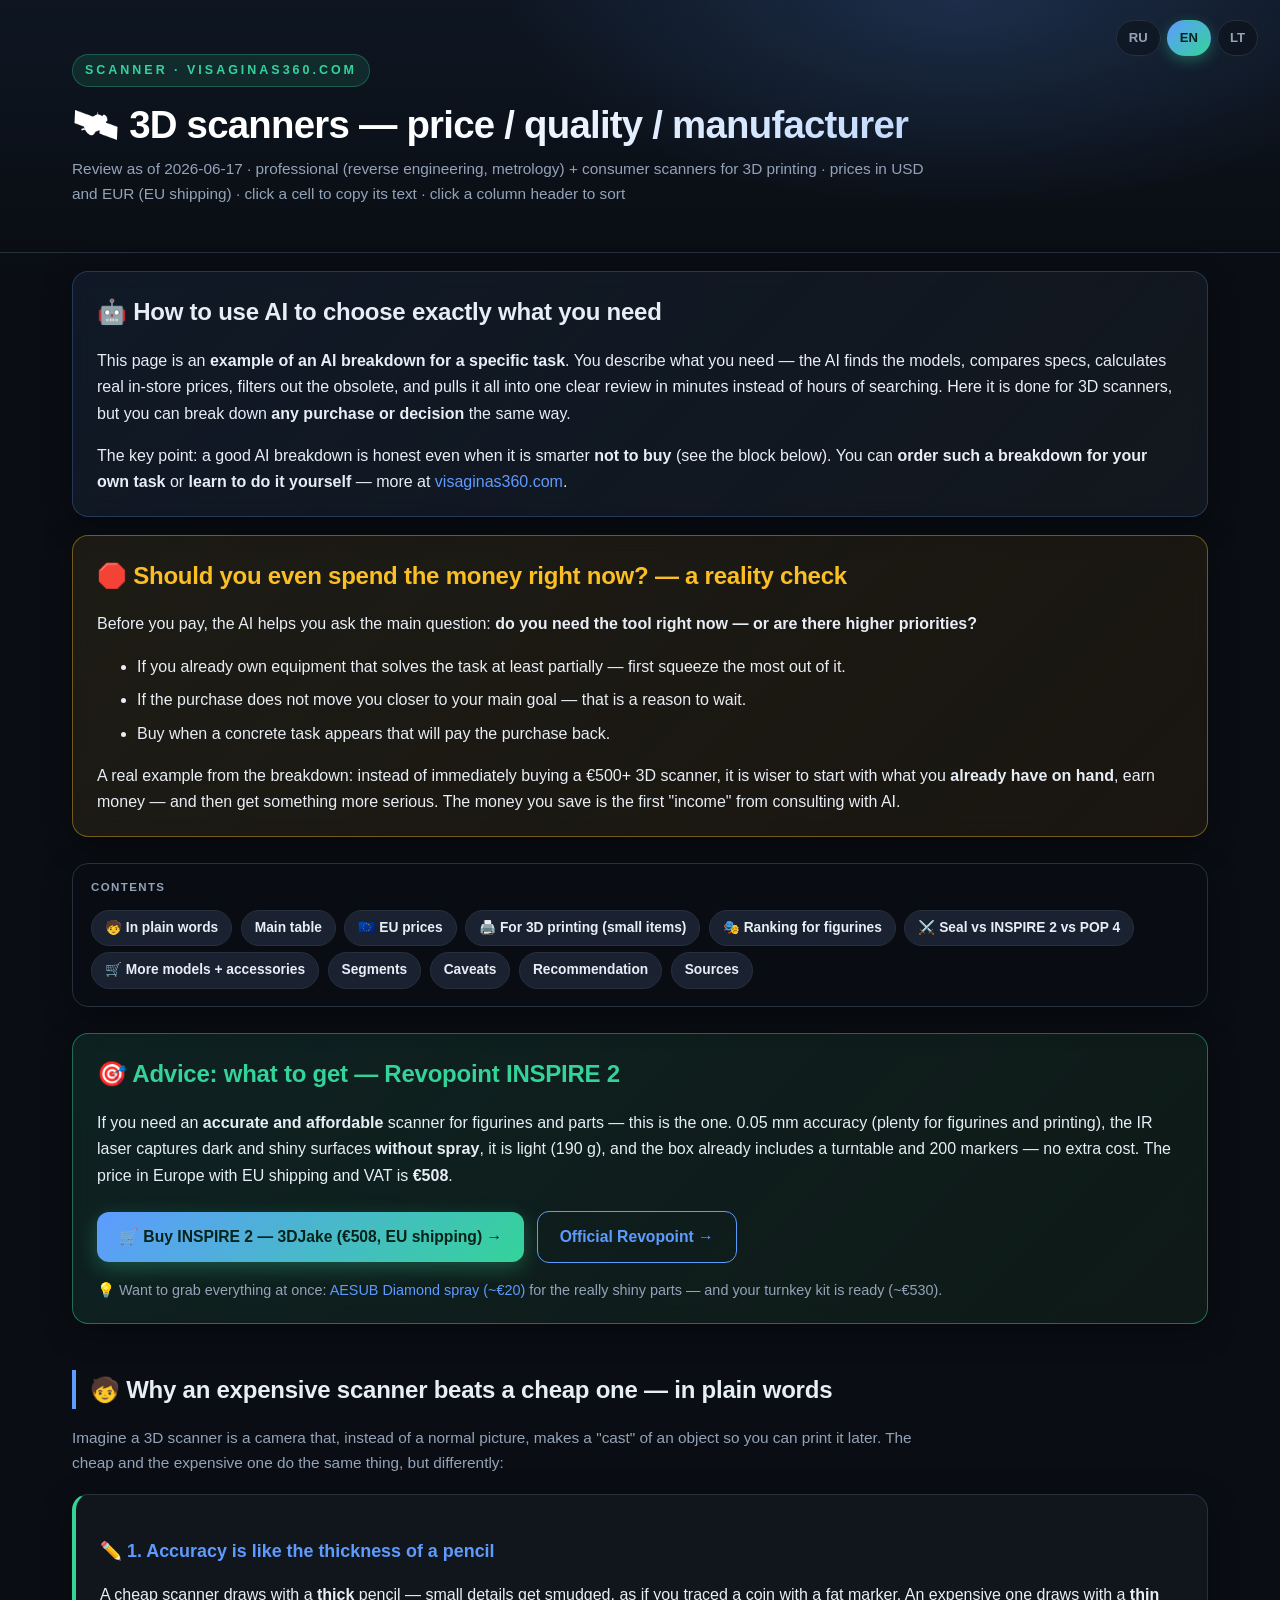
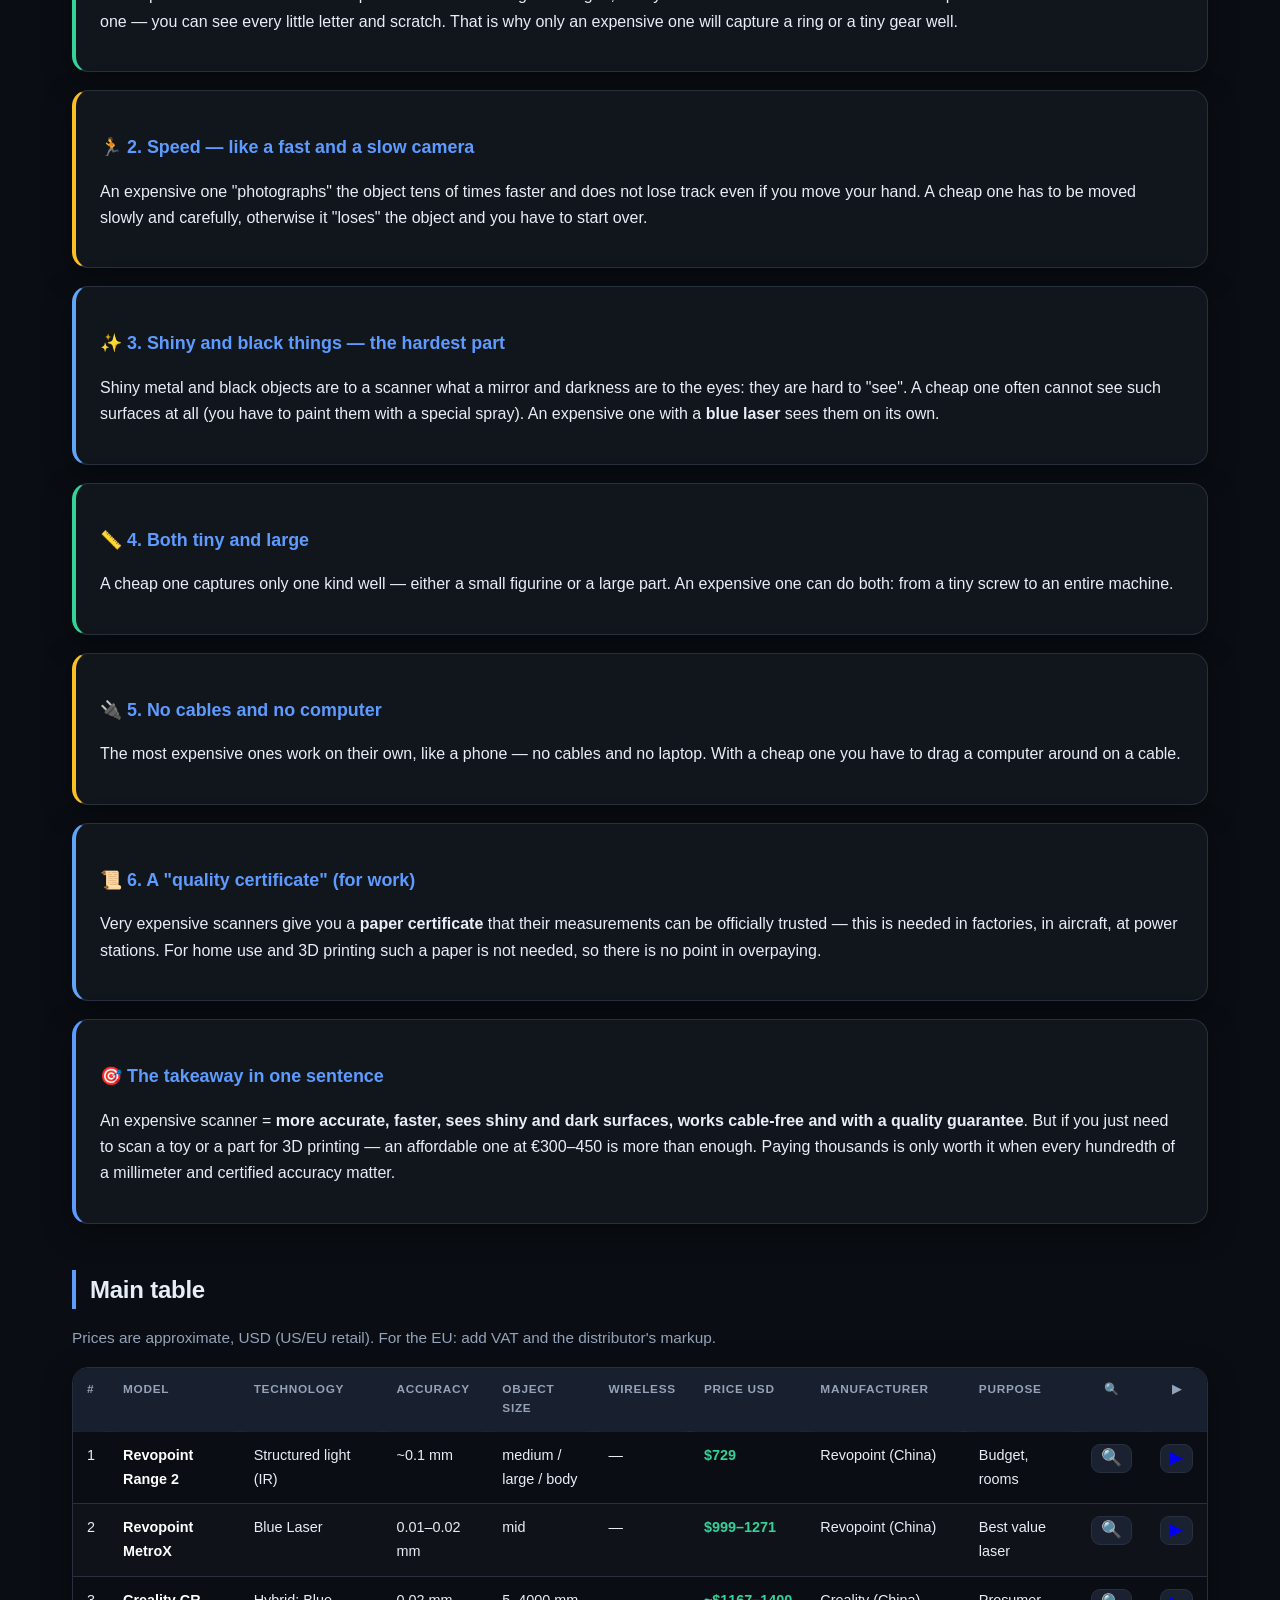
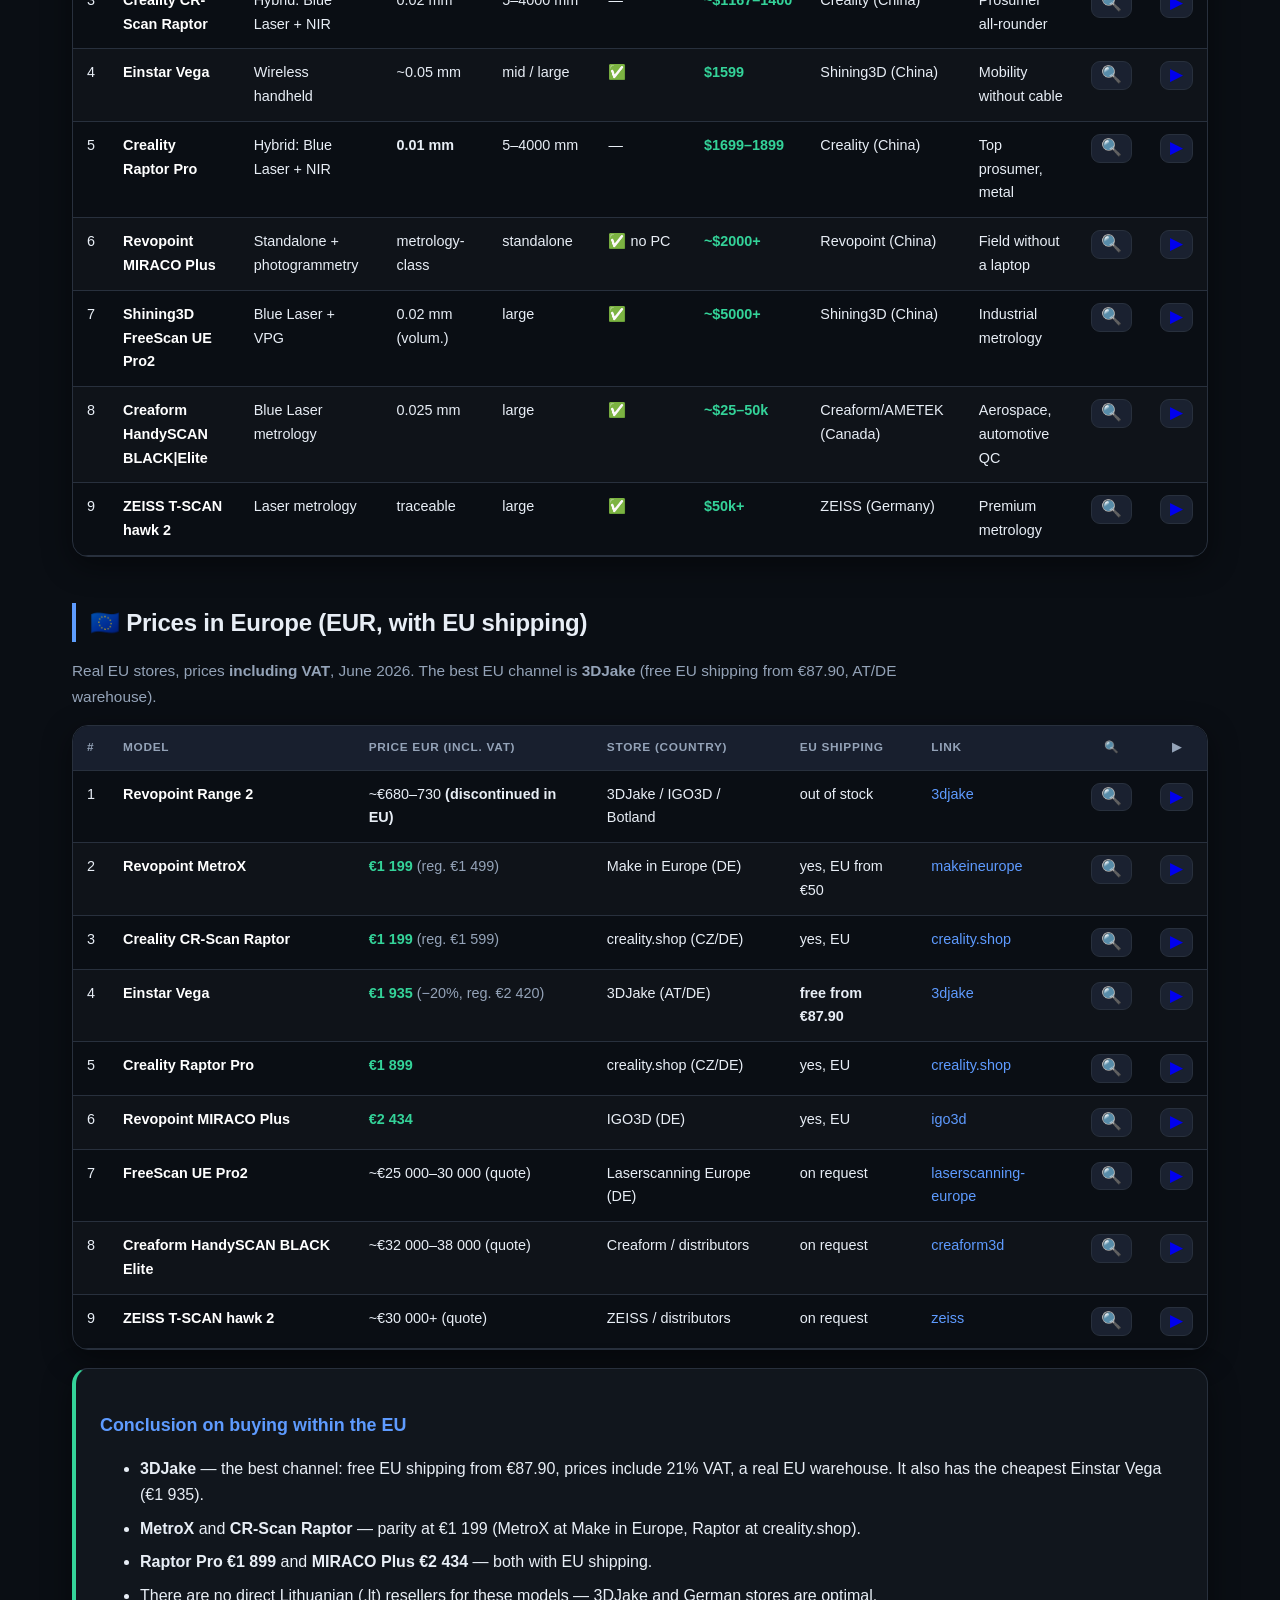
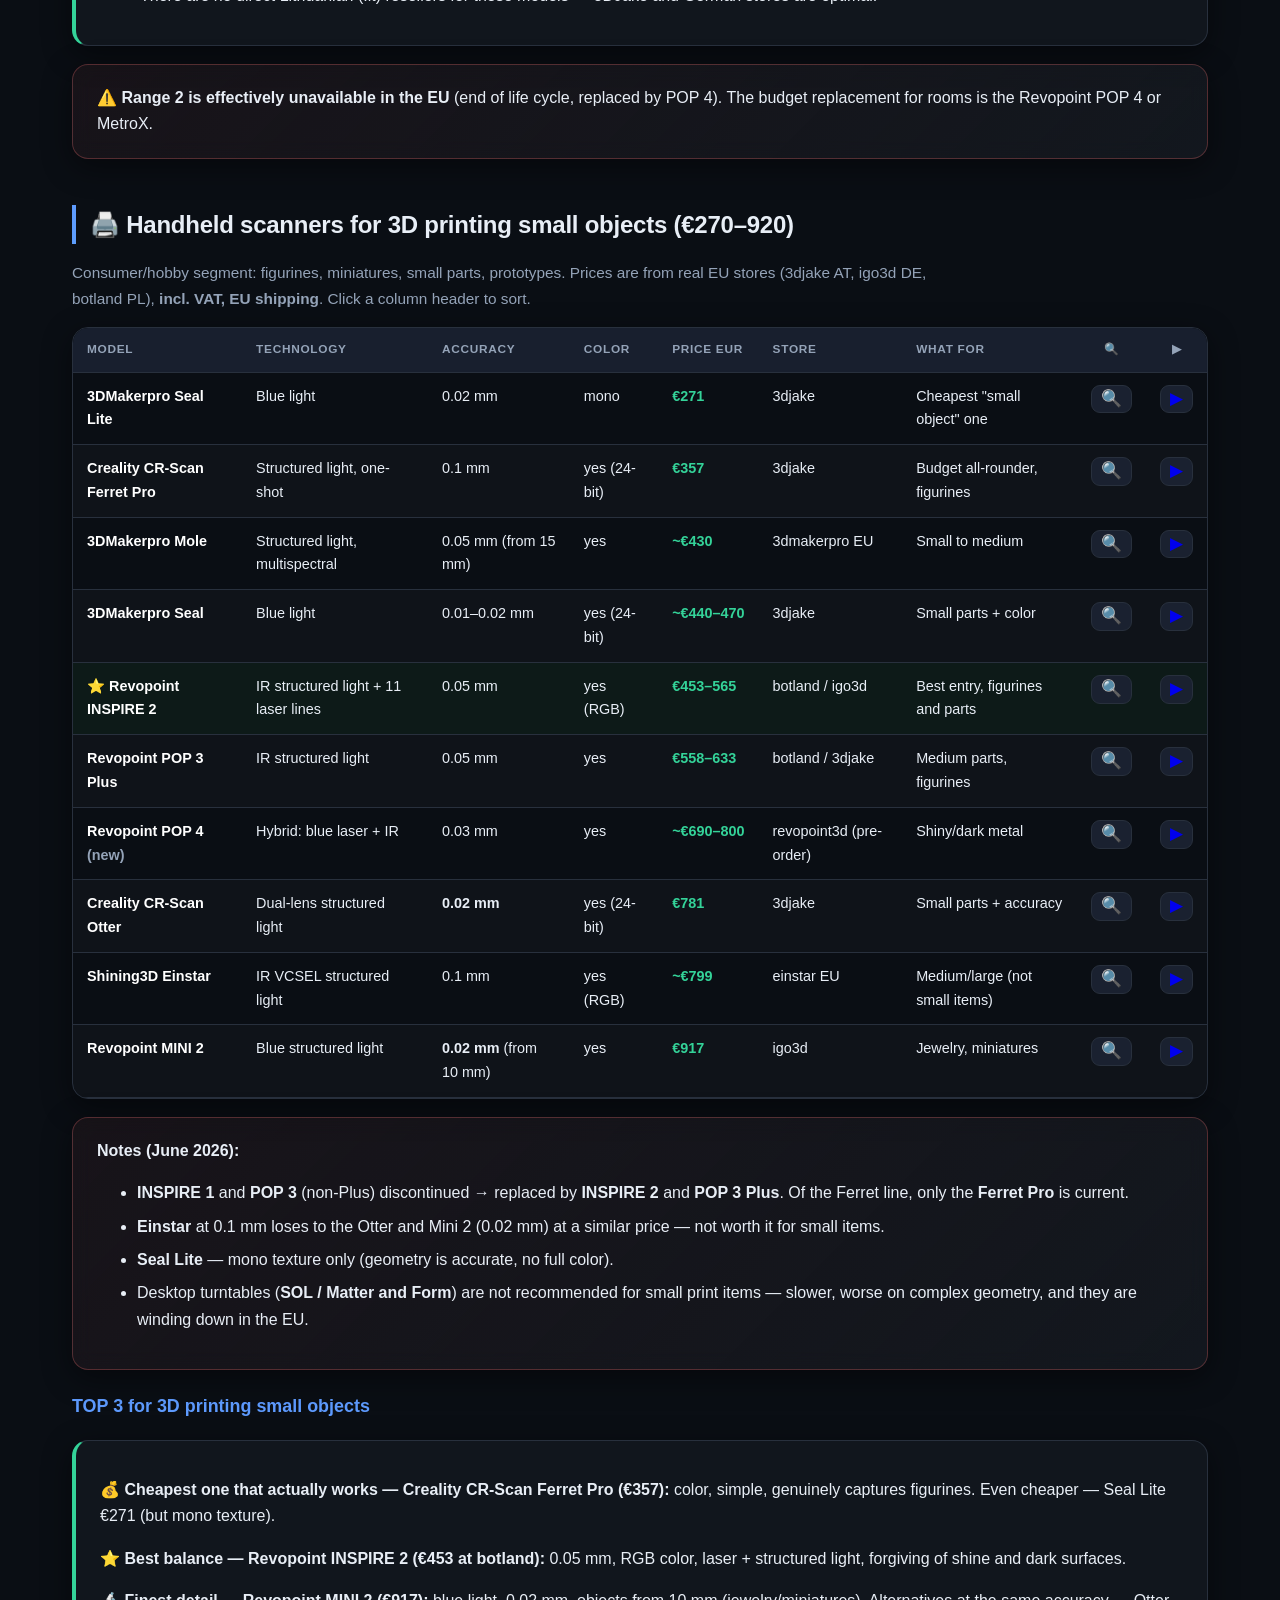
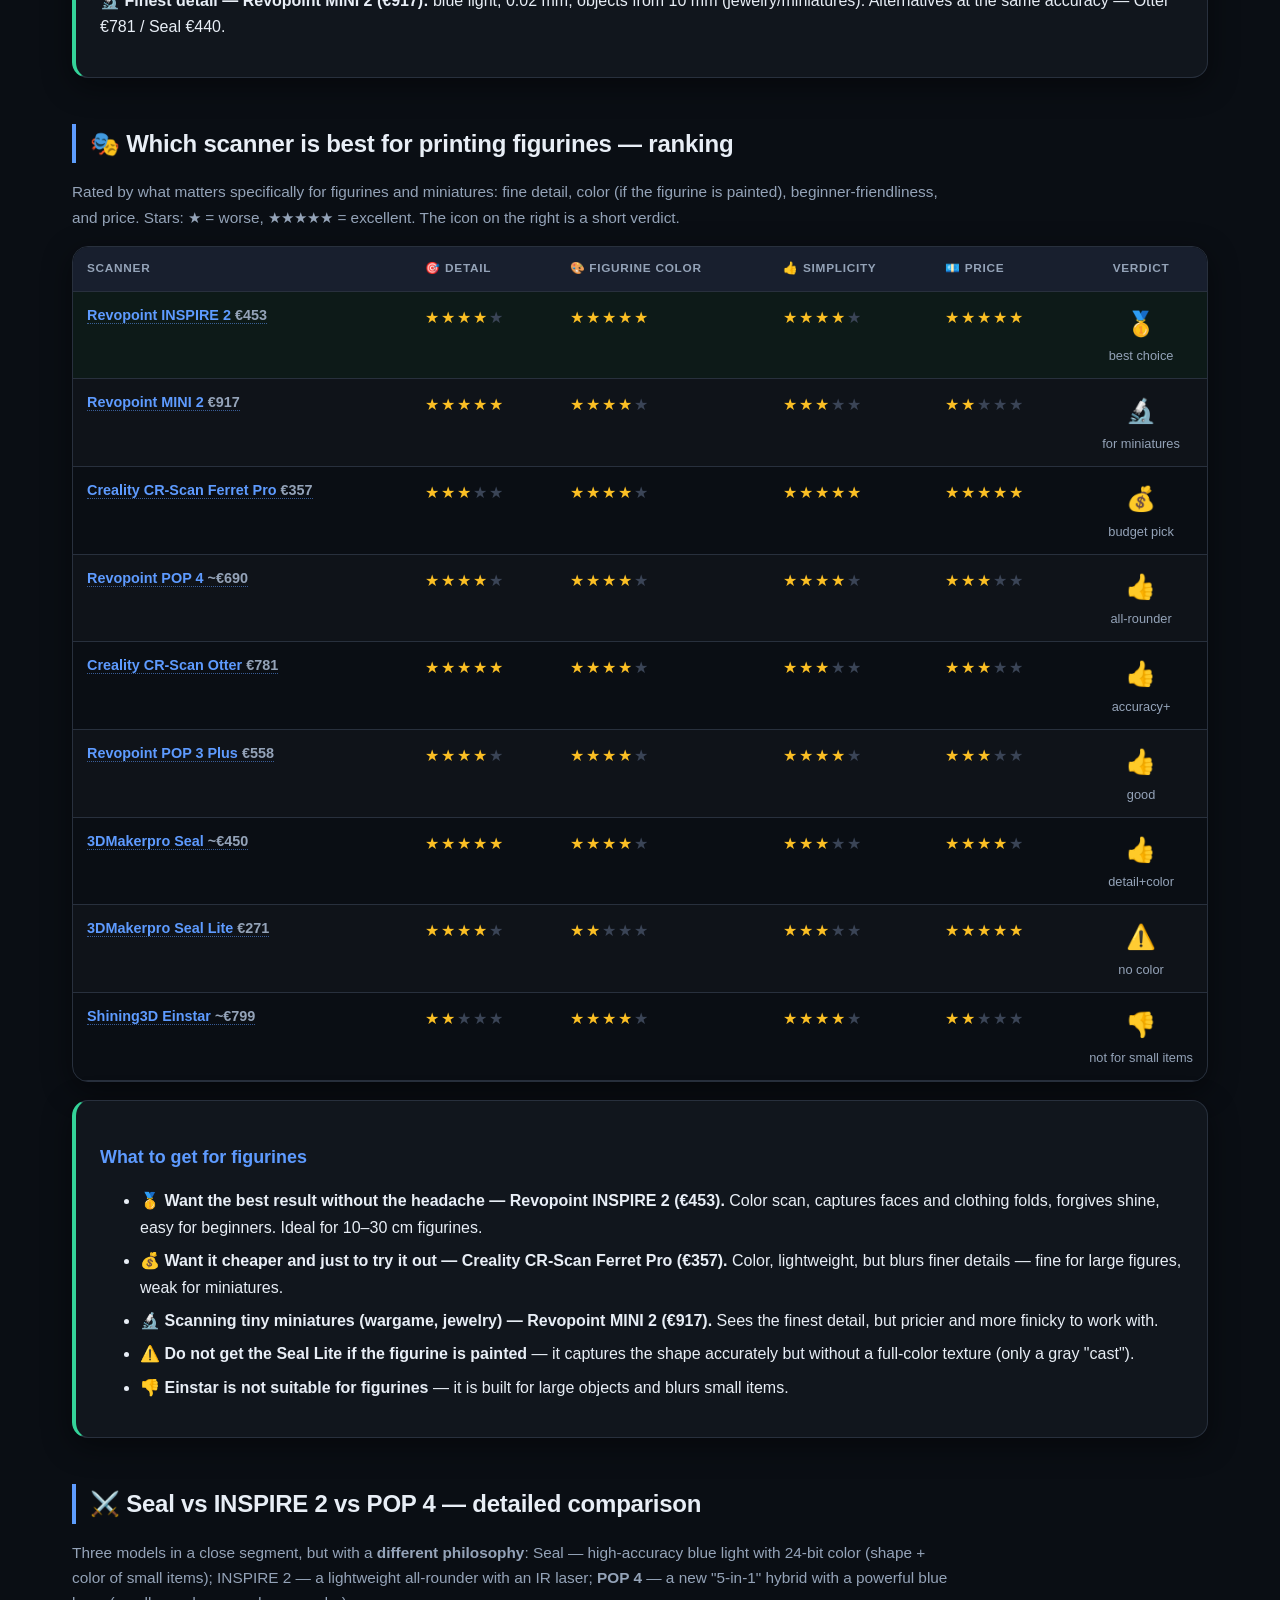
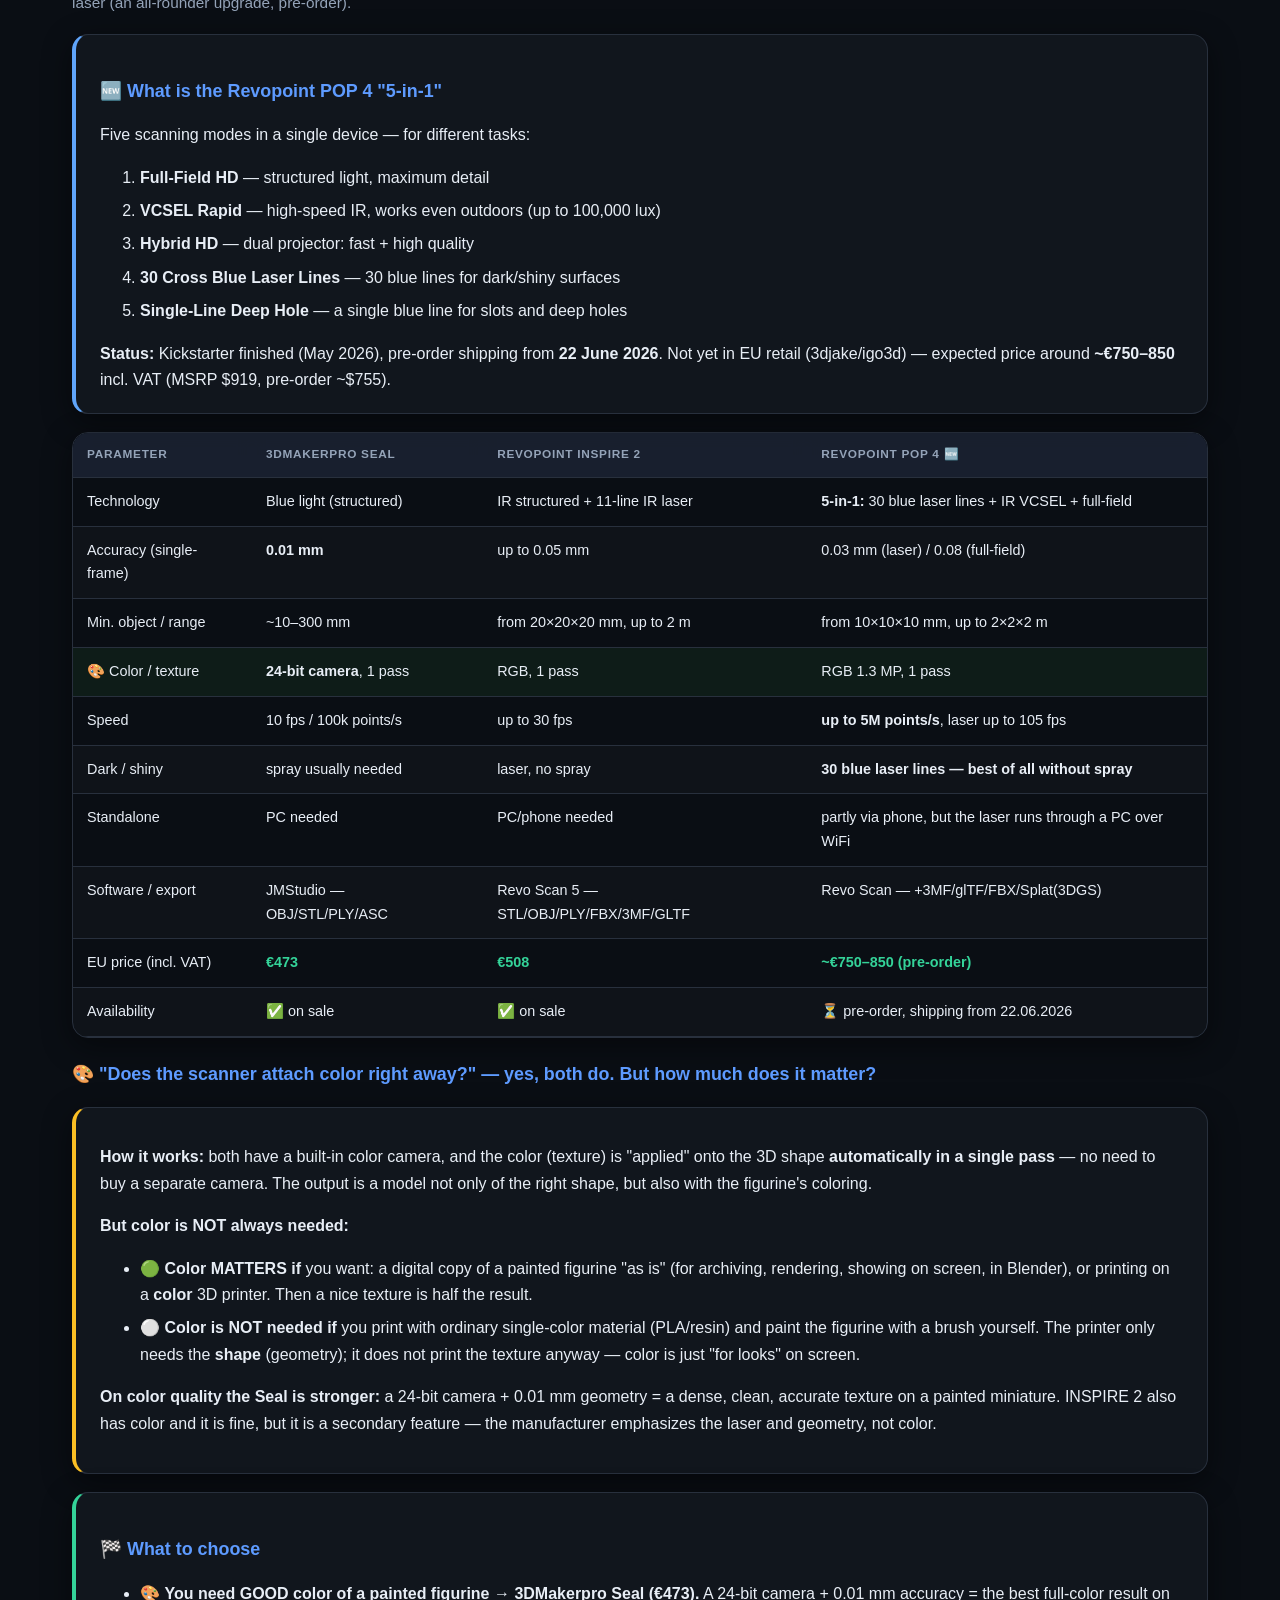
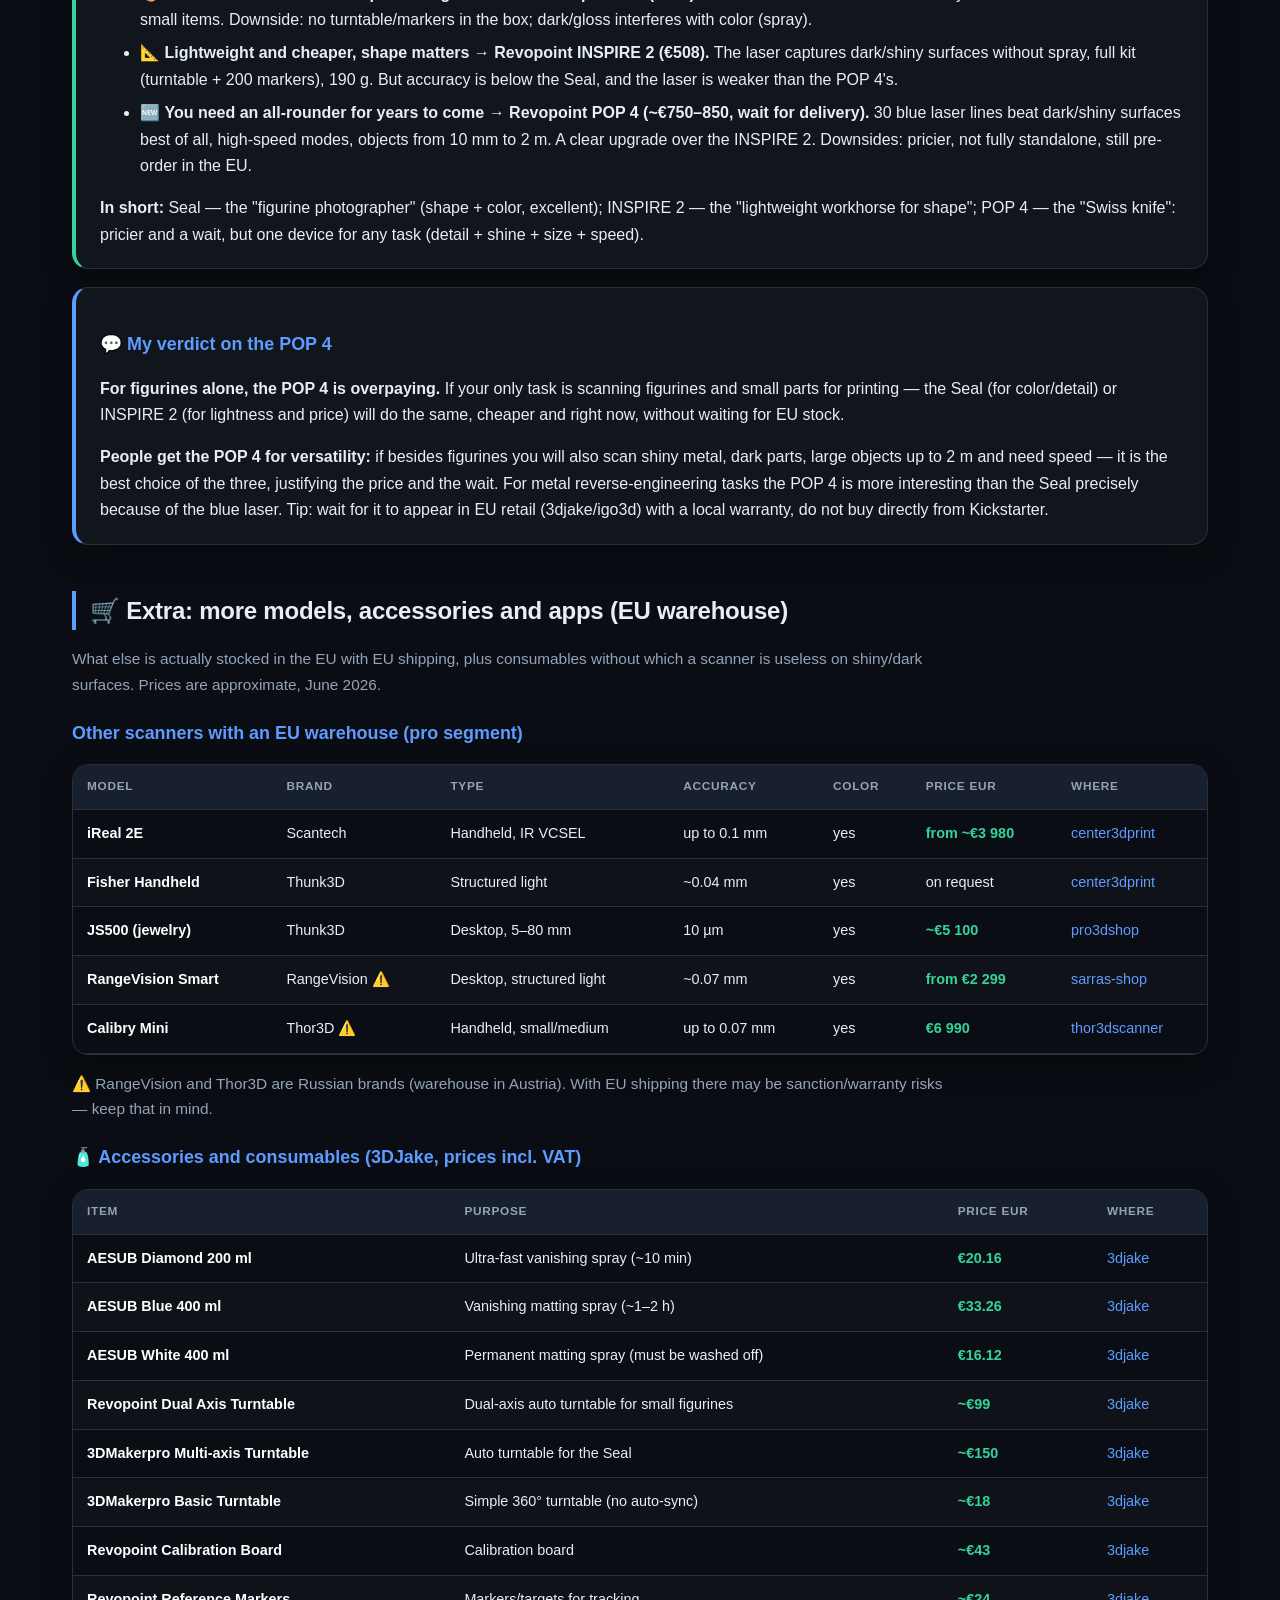
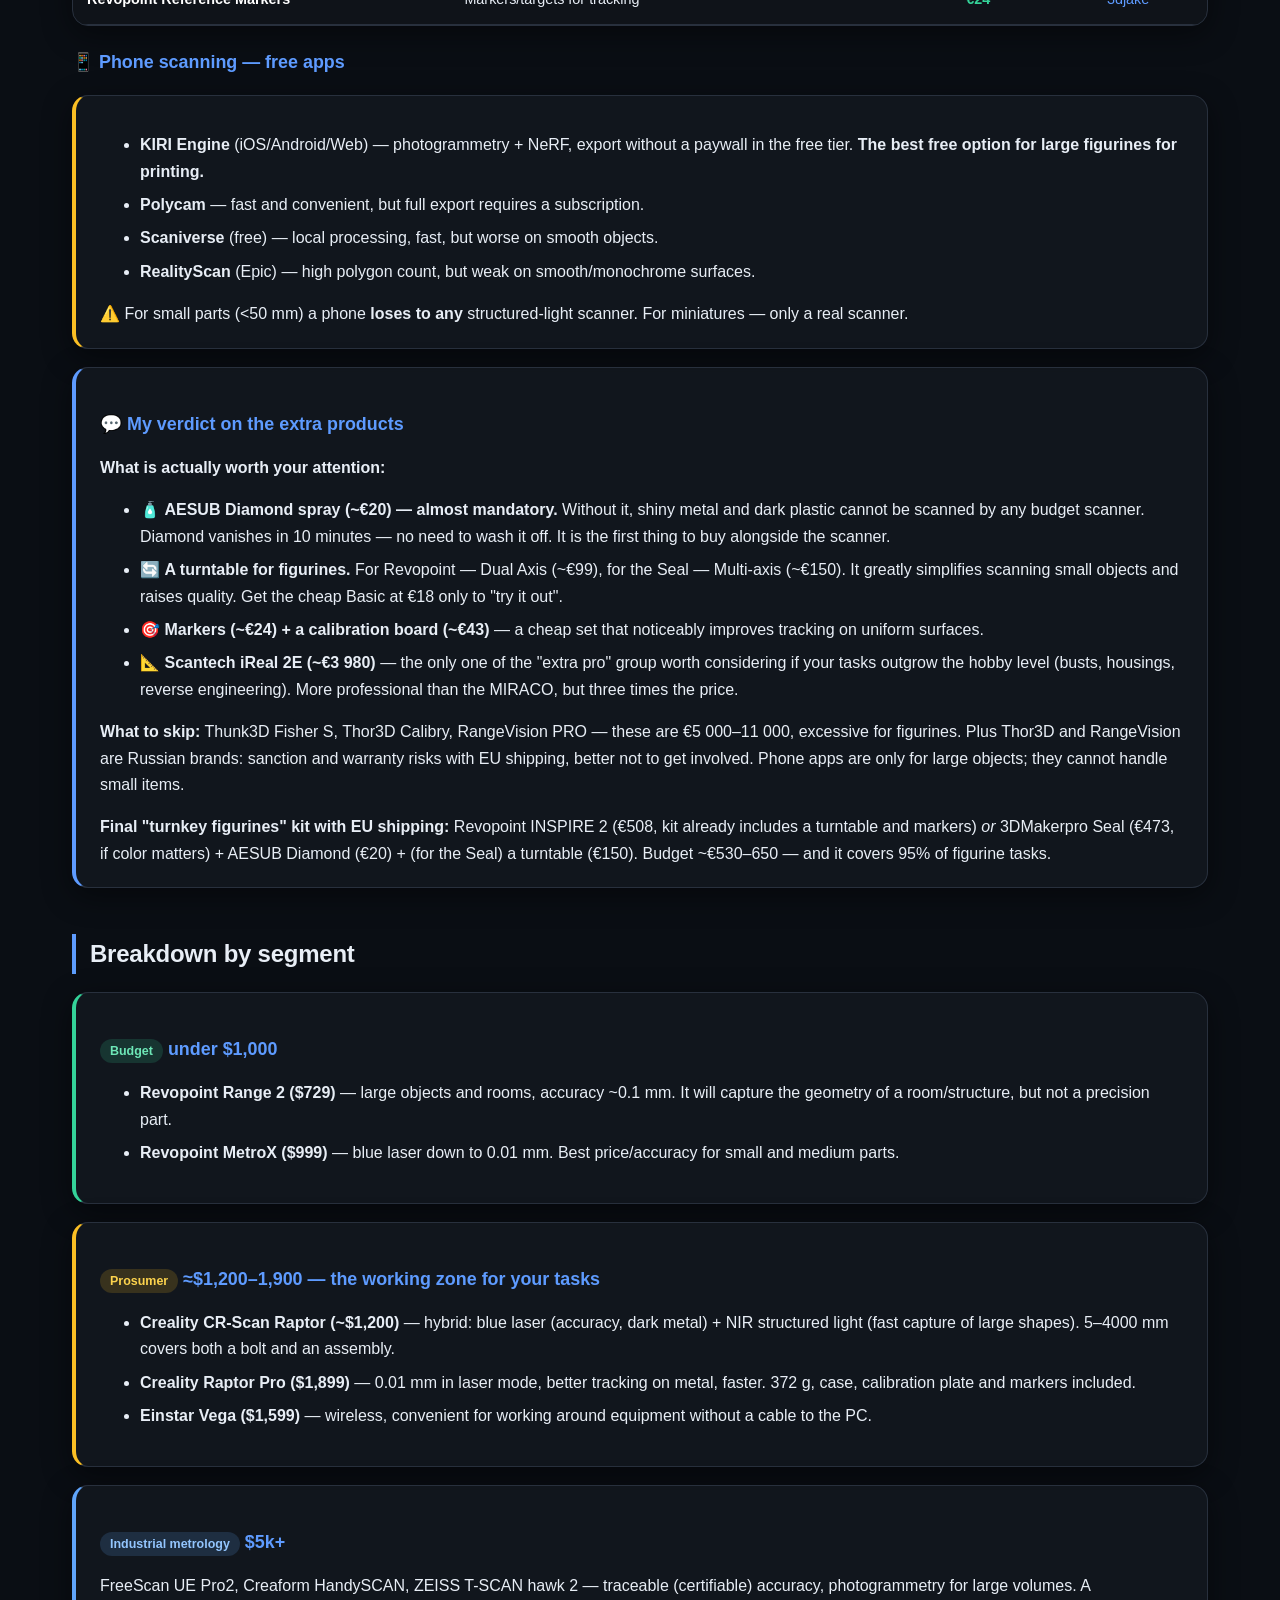
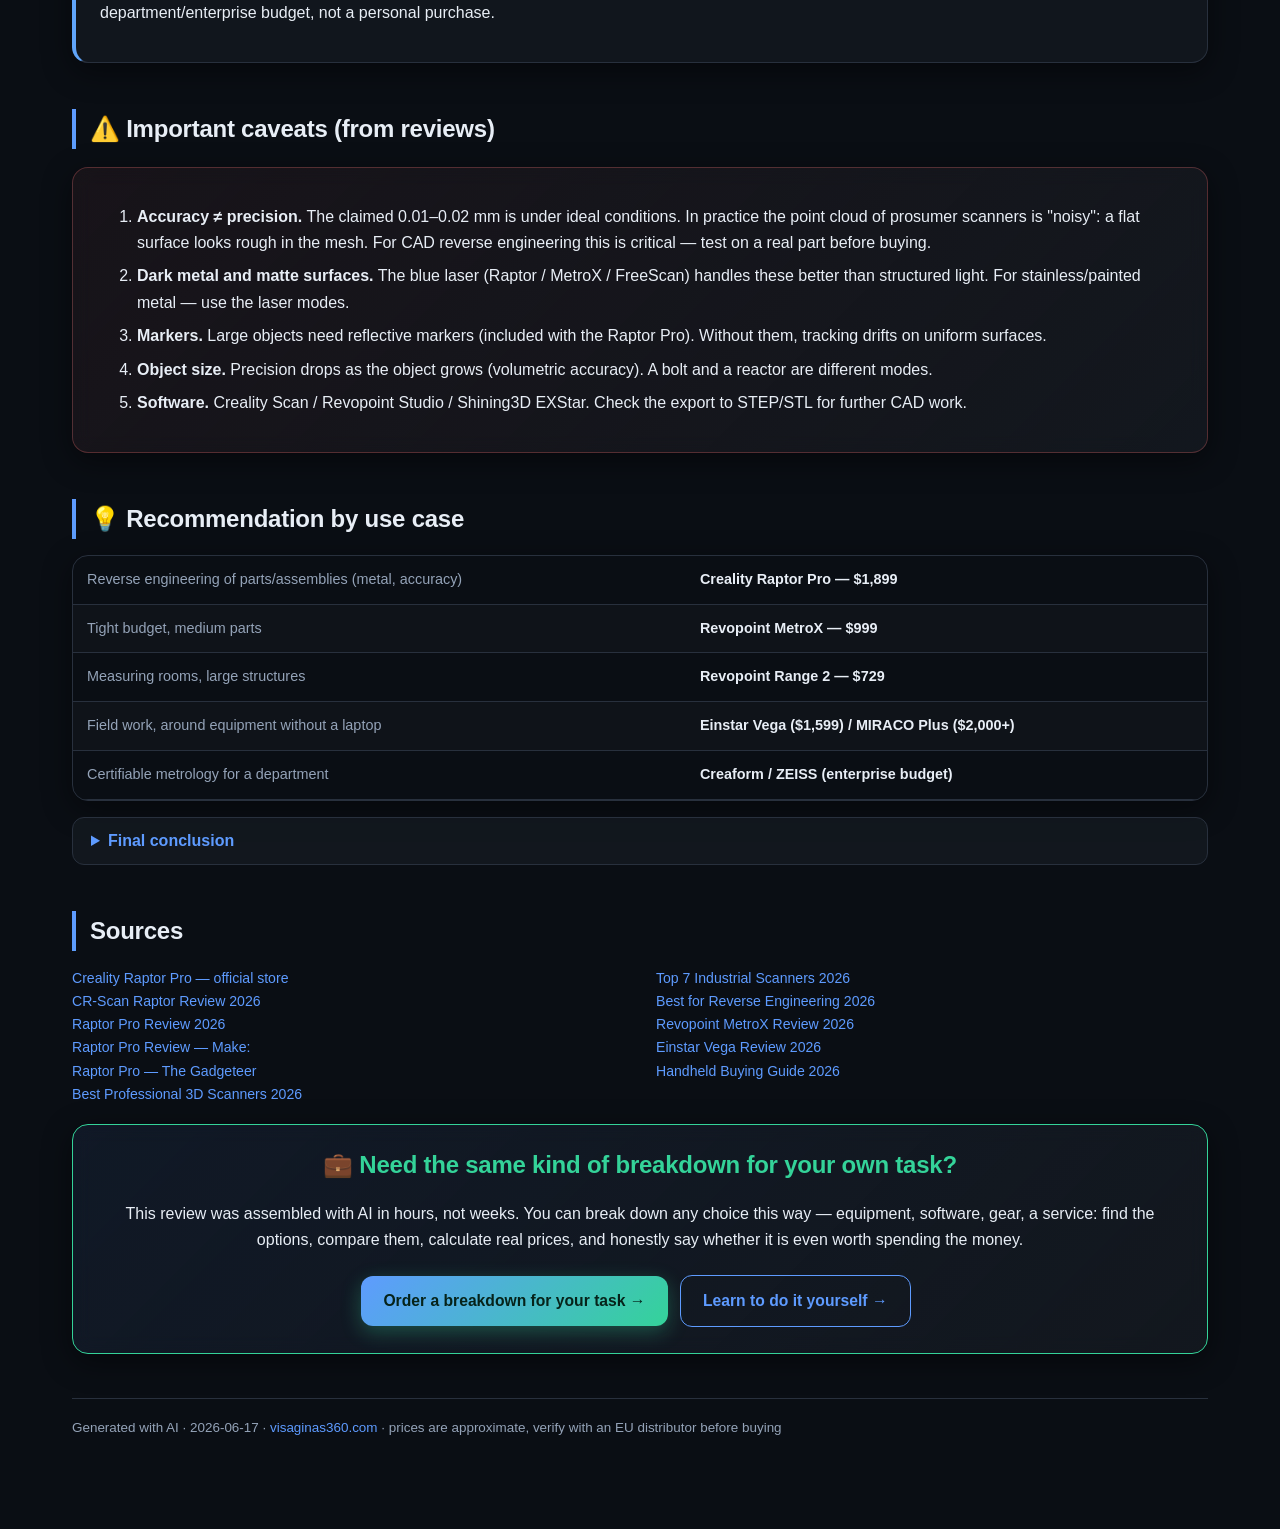
==== commit 9441fcf1: "Redesign: modern dark theme, shared style.css Co-Authored-By: Claude Fable 5 <noreply@anthropic.com>" ====
--- a/public/en.html
+++ b/public/en.html
@@ -4,97 +4,28 @@
 <meta charset="UTF-8">
 <meta name="viewport" content="width=device-width, initial-scale=1.0">
 <title>3D scanners — price / quality / manufacturer (2026)</title>
-<style>
-  :root{
-    --bg:#0d1117; --panel:#161b22; --panel2:#1c2230; --border:#2d333b;
-    --txt:#e6edf3; --muted:#9aa6b2; --accent:#58a6ff; --accent2:#3fb950;
-    --amber:#d29922; --blue:#388bfd; --red:#f85149;
-  }
-  *{box-sizing:border-box}
-  body{margin:0;background:var(--bg);color:var(--txt);
-    font-family:-apple-system,Segoe UI,Roboto,Helvetica,Arial,sans-serif;
-    line-height:1.6;padding:0 0 80px}
-  header{background:linear-gradient(135deg,#161b22,#1c2230);
-    border-bottom:1px solid var(--border);padding:32px 24px;position:relative}
-  h1{margin:0 0 6px;font-size:1.7rem}
-  .sub{color:var(--muted);font-size:.95rem}
-  .wrap{max-width:1180px;margin:0 auto;padding:0 24px}
-  h2{margin:38px 0 14px;font-size:1.3rem;border-left:4px solid var(--accent);padding-left:12px}
-  h3{margin:24px 0 10px;font-size:1.08rem;color:var(--accent)}
-  /* TOC */
-  nav.toc{background:var(--panel);border:1px solid var(--border);border-radius:10px;
-    padding:16px 20px;margin:24px 0}
-  nav.toc strong{display:block;margin-bottom:8px;color:var(--muted);font-size:.8rem;
-    text-transform:uppercase;letter-spacing:.05em}
-  nav.toc a{color:var(--accent);text-decoration:none;margin-right:18px;font-size:.92rem;
-    display:inline-block;padding:2px 0}
-  nav.toc a:hover{text-decoration:underline}
-  /* table */
-  .tablewrap{overflow-x:auto;border:1px solid var(--border);border-radius:10px;margin:16px 0}
-  table{border-collapse:collapse;width:100%;font-size:.9rem;min-width:760px}
-  th,td{padding:10px 12px;text-align:left;border-bottom:1px solid var(--border);vertical-align:top}
-  th{background:var(--panel2);position:sticky;top:0;cursor:pointer;user-select:none;
-    font-size:.82rem;text-transform:uppercase;letter-spacing:.03em;color:var(--muted)}
-  th:hover{color:var(--txt)}
-  tbody tr:hover{background:#1a2030}
-  td.model{font-weight:600;color:var(--txt)}
-  a.srch{display:inline-block;text-decoration:none;font-size:1.05rem;line-height:1;
-    padding:3px 7px;border-radius:6px;border:1px solid var(--border);background:var(--panel2)}
-  a.srch:hover{border-color:var(--accent);background:#23314a}
-  th.srchcol{text-align:center;width:42px}
-  td.srchcol{text-align:center}
-  td.model a{color:inherit;text-decoration:none;border-bottom:1px dotted rgba(88,166,255,.6)}
-  td.model a:hover{border-bottom:1px solid var(--accent)}
-  td.model a::after{content:" 🔍";font-size:.7em;opacity:.6}
-  .stars{color:#e3b341;letter-spacing:1px;white-space:nowrap}
-  .stars .off{color:#3a4150}
-  td.badge{font-size:1.5rem;text-align:center;white-space:nowrap}
-  .verdict{font-size:.82rem;color:var(--muted);display:block}
-  .price{font-weight:700;color:var(--accent2);white-space:nowrap}
-  .pill{display:inline-block;padding:1px 8px;border-radius:20px;font-size:.78rem;font-weight:600}
-  .seg-green{background:rgba(63,185,80,.15);color:#56d364}
-  .seg-amber{background:rgba(210,153,34,.15);color:#e3b341}
-  .seg-blue{background:rgba(56,139,253,.15);color:#79c0ff}
-  /* cards */
-  .card{background:var(--panel);border:1px solid var(--border);border-radius:10px;
-    padding:16px 20px;margin:14px 0}
-  .card.green{border-left:4px solid var(--accent2)}
-  .card.amber{border-left:4px solid var(--amber)}
-  .card.blue{border-left:4px solid var(--blue)}
-  ol li,ul li{margin:6px 0}
-  .warn{background:rgba(248,81,73,.07);border:1px solid rgba(248,81,73,.25);
-    border-radius:10px;padding:8px 20px;margin:16px 0}
-  .rec td:first-child{color:var(--muted)}
-  .rec td:last-child{font-weight:600}
-  a.src{color:var(--accent);text-decoration:none}
-  a.src:hover{text-decoration:underline}
-  .srcs{columns:2;column-gap:30px;font-size:.88rem}
-  @media(max-width:680px){.srcs{columns:1}}
-  footer{color:var(--muted);font-size:.82rem;margin-top:40px;border-top:1px solid var(--border);padding-top:16px}
-  .copyhint{position:fixed;bottom:20px;left:50%;transform:translateX(-50%);
-    background:var(--accent);color:#0d1117;padding:8px 18px;border-radius:8px;font-weight:600;
-    opacity:0;transition:opacity .25s;pointer-events:none;z-index:99}
-  .copyhint.show{opacity:1}
-  .buybtn{display:inline-block;background:var(--accent2);color:#0d1117;font-weight:700;
-    text-decoration:none;padding:11px 22px;border-radius:8px;margin:6px 8px 6px 0;font-size:1rem}
-  .buybtn:hover{background:#56d364}
-  .buybtn.alt{background:var(--panel2);color:var(--accent);border:1px solid var(--accent)}
-  .pick{background:linear-gradient(135deg,#16271b,#1c2a30);border:2px solid var(--accent2);
-    border-radius:12px;padding:20px 24px;margin:22px 0}
-  .pick h2{border:0;margin:0 0 8px;padding:0}
-  details{background:var(--panel);border:1px solid var(--border);border-radius:10px;padding:8px 16px;margin:10px 0}
-  summary{cursor:pointer;font-weight:600;color:var(--accent)}
-  .brand{font-weight:800;letter-spacing:2px;color:var(--accent2);font-size:.85rem;text-transform:uppercase}
-  .langbar{position:absolute;top:18px;right:24px}
-  .langbar a{display:inline-block;color:var(--muted);text-decoration:none;font-weight:700;font-size:.85rem;
-    padding:4px 9px;border-radius:6px;margin-left:4px;border:1px solid var(--border)}
-  .langbar a.active{background:var(--accent2);color:#0d1117;border-color:var(--accent2)}
-  .langbar a:hover{color:var(--txt)}
-  .intro{background:linear-gradient(135deg,#161b22,#1a2433);border:1px solid var(--border);border-radius:12px;padding:20px 24px;margin:22px 0}
-  .intro h2{border:0;margin:0 0 8px;padding:0}
-  .stop{background:linear-gradient(135deg,#2a1a1a,#2a2018);border:2px solid #d29922;border-radius:12px;padding:20px 24px;margin:22px 0}
-  .stop h2{border:0;margin:0 0 8px;padding:0;color:#e3b341}
-</style>
+<link rel="stylesheet" href="style.css">
+<meta name="description" content="AI breakdown of 3D scanners 2026: price, quality, for 3D printing and reverse engineering. Model comparison, EU prices, recommendations." />
+<link rel="canonical" href="https://scanner.visaginas360.com/en.html" />
+<link rel="alternate" hreflang="ru" href="https://scanner.visaginas360.com/" />
+<link rel="alternate" hreflang="en" href="https://scanner.visaginas360.com/en.html" />
+<link rel="alternate" hreflang="lt" href="https://scanner.visaginas360.com/lt.html" />
+<link rel="alternate" hreflang="x-default" href="https://scanner.visaginas360.com/" />
+<meta name="robots" content="index, follow, max-snippet:-1, max-image-preview:large" />
+<meta name="author" content="visaginas360" />
+<meta property="og:type" content="article" />
+<meta property="og:site_name" content="visaginas360" />
+<meta property="og:title" content="3D Scanners 2026 - AI Buying Guide: price & quality" />
+<meta property="og:description" content="AI breakdown of 3D scanners 2026: price, quality, for 3D printing and reverse engineering. Model comparison, EU prices, recommendations." />
+<meta property="og:url" content="https://scanner.visaginas360.com/en.html" />
+<meta property="og:locale" content="en_US" />
+<meta property="og:locale:alternate" content="ru_RU" />
+<meta property="og:locale:alternate" content="lt_LT" />
+<meta name="twitter:card" content="summary_large_image" />
+<meta name="twitter:title" content="3D Scanners 2026 - AI Buying Guide: price & quality" />
+<meta name="twitter:description" content="AI breakdown of 3D scanners 2026: price, quality, for 3D printing and reverse engineering. Model comparison, EU prices, recommendations." /><script type="application/ld+json">
+{"@context":"https://schema.org","@type":"TechArticle","headline":"3D Scanners 2026 - AI Buying Guide","about":"3D scanners price quality comparison for 3D printing and reverse engineering","inLanguage":["ru","en","lt"],"author":{"@type":"Organization","name":"visaginas360","url":"https://visaginas360.com"},"publisher":{"@type":"Organization","name":"visaginas360"},"datePublished":"2026-06-17"}
+</script>
 </head>
 <body>
 <header style="position:relative"><div class="wrap">
--- a/public/style.css
+++ b/public/style.css
@@ -0,0 +1,183 @@
+/* scanner.visaginas360.com — modern dark theme (shared by RU/EN/LT) */
+:root{
+  --bg:#0a0e14; --bg2:#0e131c;
+  --panel:rgba(22,27,34,.72); --panel2:#1a2130; --border:#28303d;
+  --txt:#e8eef6; --muted:#94a3b8;
+  --accent:#5e9bff; --accent2:#34d399; --amber:#fbbf24; --blue:#60a5fa; --red:#f87171;
+  --grad:linear-gradient(135deg,#5e9bff,#34d399);
+  --grad-warm:linear-gradient(135deg,#fbbf24,#fb7185);
+  --shadow:0 8px 30px rgba(0,0,0,.45);
+  --radius:16px;
+}
+*{box-sizing:border-box}
+html{scroll-behavior:smooth}
+body{
+  margin:0;color:var(--txt);
+  font-family:'Inter',-apple-system,'Segoe UI',Roboto,Helvetica,Arial,sans-serif;
+  line-height:1.65;padding:0 0 90px;
+  background:
+    radial-gradient(900px 500px at 80% -10%, rgba(94,155,255,.10), transparent 60%),
+    radial-gradient(800px 500px at 0% 0%, rgba(52,211,153,.08), transparent 55%),
+    var(--bg);
+  background-attachment:fixed;
+}
+::selection{background:rgba(94,155,255,.3)}
+
+/* ---- layout ---- */
+.wrap{max-width:1180px;margin:0 auto;padding:0 22px}
+
+/* ---- hero header ---- */
+header{
+  position:relative;overflow:hidden;
+  padding:54px 22px 46px;
+  background:
+    radial-gradient(700px 320px at 75% 0%, rgba(94,155,255,.18), transparent 65%),
+    linear-gradient(180deg,#0e1622,#0a0e14);
+  border-bottom:1px solid var(--border);
+}
+header::after{
+  content:"";position:absolute;left:0;right:0;bottom:-1px;height:1px;
+  background:var(--grad);opacity:.6;
+}
+.brand{
+  display:inline-block;font-weight:800;letter-spacing:3px;font-size:.78rem;
+  text-transform:uppercase;padding:5px 12px;border-radius:30px;
+  background:rgba(52,211,153,.12);color:var(--accent2);border:1px solid rgba(52,211,153,.3);
+}
+h1{
+  margin:16px 0 10px;font-size:2.4rem;line-height:1.12;font-weight:800;letter-spacing:-.02em;
+  background:linear-gradient(120deg,#fff 30%,#9ec5ff);
+  -webkit-background-clip:text;background-clip:text;-webkit-text-fill-color:transparent;
+}
+.sub{color:var(--muted);font-size:.96rem;max-width:880px}
+.langbar{position:absolute;top:20px;right:22px;display:flex;gap:6px;z-index:5}
+.langbar a{
+  color:var(--muted);text-decoration:none;font-weight:700;font-size:.82rem;
+  padding:6px 12px;border-radius:30px;border:1px solid var(--border);
+  background:rgba(10,14,20,.5);backdrop-filter:blur(8px);transition:.2s;
+}
+.langbar a.active{background:var(--grad);color:#06231a;border-color:transparent;box-shadow:0 4px 14px rgba(52,211,153,.35)}
+.langbar a:hover{color:var(--txt);border-color:var(--accent)}
+
+/* ---- headings ---- */
+h2{
+  margin:46px 0 16px;font-size:1.5rem;font-weight:750;letter-spacing:-.01em;
+  padding-left:14px;border-left:4px solid transparent;border-image:var(--grad) 1;
+}
+h3{margin:22px 0 10px;font-size:1.12rem;color:var(--accent);font-weight:700}
+
+/* ---- TOC as sticky pill bar ---- */
+nav.toc{
+  position:sticky;top:0;z-index:10;
+  background:rgba(10,14,20,.82);backdrop-filter:blur(14px);
+  border:1px solid var(--border);border-radius:var(--radius);
+  padding:14px 18px;margin:26px 0;box-shadow:var(--shadow);
+}
+nav.toc strong{display:block;margin-bottom:10px;color:var(--muted);font-size:.72rem;text-transform:uppercase;letter-spacing:.12em}
+nav.toc a{
+  display:inline-block;color:var(--txt);text-decoration:none;font-size:.86rem;font-weight:600;
+  padding:6px 13px;margin:3px 4px 3px 0;border-radius:30px;
+  background:var(--panel2);border:1px solid var(--border);transition:.18s;
+}
+nav.toc a:hover{background:var(--grad);color:#06231a;border-color:transparent;transform:translateY(-1px)}
+
+/* ---- cards ---- */
+.card,.intro,.stop,.pick,.warn{
+  background:var(--panel);backdrop-filter:blur(10px);
+  border:1px solid var(--border);border-radius:var(--radius);
+  padding:20px 24px;margin:18px 0;box-shadow:var(--shadow);
+  animation:fadeUp .5s ease both;
+}
+.card.green{border-left:4px solid var(--accent2)}
+.card.amber{border-left:4px solid var(--amber)}
+.card.blue{border-left:4px solid var(--blue)}
+.card:hover{border-color:#3a465a}
+.intro{background:linear-gradient(135deg,rgba(94,155,255,.08),rgba(22,27,34,.75));border:1px solid rgba(94,155,255,.25)}
+.intro h2,.stop h2,.pick h2{border:0;margin:0 0 10px;padding:0}
+.stop{background:linear-gradient(135deg,rgba(251,191,36,.08),rgba(30,24,16,.8));border:1.5px solid rgba(251,191,36,.4)}
+.stop h2{color:var(--amber)}
+.pick{background:linear-gradient(135deg,rgba(52,211,153,.10),rgba(16,28,24,.85));border:1.5px solid rgba(52,211,153,.45)}
+.pick h2{color:var(--accent2)}
+.warn{background:linear-gradient(135deg,rgba(248,113,113,.06),rgba(22,27,34,.75));border:1px solid rgba(248,113,113,.28)}
+@keyframes fadeUp{from{opacity:0;transform:translateY(14px)}to{opacity:1;transform:none}}
+@media(prefers-reduced-motion:reduce){.card,.intro,.stop,.pick,.warn{animation:none}}
+
+/* ---- buttons ---- */
+.buybtn{
+  display:inline-block;background:var(--grad);color:#06231a;font-weight:750;
+  text-decoration:none;padding:12px 22px;border-radius:12px;margin:6px 8px 6px 0;font-size:.98rem;
+  box-shadow:0 6px 20px rgba(52,211,153,.3);transition:.2s;
+}
+.buybtn:hover{transform:translateY(-2px);box-shadow:0 10px 28px rgba(52,211,153,.45)}
+.buybtn.alt{background:transparent;color:var(--accent);border:1.5px solid var(--accent);box-shadow:none}
+.buybtn.alt:hover{background:rgba(94,155,255,.12)}
+
+/* ---- tables ---- */
+.tablewrap{overflow-x:auto;border:1px solid var(--border);border-radius:var(--radius);margin:16px 0;box-shadow:var(--shadow);-webkit-overflow-scrolling:touch}
+table{border-collapse:collapse;width:100%;font-size:.9rem;min-width:560px}
+th,td{padding:12px 14px;text-align:left;border-bottom:1px solid var(--border);vertical-align:top}
+th{
+  background:rgba(26,33,48,.95);backdrop-filter:blur(8px);position:sticky;top:0;cursor:pointer;user-select:none;
+  font-size:.74rem;text-transform:uppercase;letter-spacing:.06em;color:var(--muted);font-weight:700;
+}
+th:hover{color:var(--txt)}
+tbody tr{transition:background .15s}
+tbody tr:nth-child(even){background:rgba(255,255,255,.018)}
+tbody tr:hover{background:rgba(94,155,255,.07)}
+td.model{font-weight:700;color:#fff}
+td.model a{color:var(--accent);text-decoration:none;border-bottom:1px dotted rgba(94,155,255,.55)}
+td.model a:hover{border-bottom:1px solid var(--accent)}
+.price{font-weight:800;color:var(--accent2);white-space:nowrap}
+
+/* pills / badges */
+.pill{display:inline-block;padding:2px 10px;border-radius:30px;font-size:.78rem;font-weight:700}
+.seg-green{background:rgba(52,211,153,.16);color:#6ee7b7}
+.seg-amber{background:rgba(251,191,36,.16);color:#fcd34d}
+.seg-blue{background:rgba(96,165,250,.16);color:#93c5fd}
+.tag{display:inline-block;background:rgba(52,211,153,.16);color:#6ee7b7;padding:2px 11px;border-radius:30px;font-size:.8rem;font-weight:700}
+
+/* search columns + stars */
+a.srch{display:inline-block;text-decoration:none;font-size:1.05rem;line-height:1;padding:5px 9px;border-radius:9px;border:1px solid var(--border);background:var(--panel2);transition:.18s}
+a.srch:hover{border-color:var(--accent);background:rgba(94,155,255,.14);transform:translateY(-1px)}
+th.srchcol{text-align:center;width:46px}
+td.srchcol{text-align:center}
+.stars{color:#fbbf24;letter-spacing:2px;white-space:nowrap;font-size:1.02rem}
+.stars .off{color:#3a4456}
+td.badge{font-size:1.5rem;text-align:center;white-space:nowrap}
+.verdict{font-size:.8rem;color:var(--muted);display:block;margin-top:2px}
+
+/* recommendation table accent */
+.rec td:first-child{color:var(--muted)}
+.rec td:last-child{font-weight:700;color:var(--txt)}
+
+/* lists */
+ol li,ul li{margin:7px 0}
+pre{overflow-x:auto;background:#070b11;border:1px solid var(--border);border-radius:12px;padding:14px;font-size:.82rem;color:var(--accent2)}
+
+/* sources */
+a.src{color:var(--accent);text-decoration:none}
+a.src:hover{text-decoration:underline}
+.srcs{columns:2;column-gap:32px;font-size:.88rem}
+
+/* details */
+details{background:var(--panel);border:1px solid var(--border);border-radius:12px;padding:10px 18px;margin:12px 0}
+summary{cursor:pointer;font-weight:700;color:var(--accent)}
+
+/* footer */
+footer{color:var(--muted);font-size:.84rem;margin-top:44px;border-top:1px solid var(--border);padding-top:18px}
+
+/* copy hint toast */
+.copyhint{position:fixed;bottom:24px;left:50%;transform:translateX(-50%);
+  background:var(--grad);color:#06231a;padding:10px 20px;border-radius:10px;font-weight:750;
+  opacity:0;transition:opacity .25s;pointer-events:none;z-index:99;box-shadow:var(--shadow)}
+.copyhint.show{opacity:1}
+
+/* ---- mobile ---- */
+@media(max-width:680px){
+  h1{font-size:1.7rem}
+  header{padding:64px 18px 34px}
+  .langbar{top:14px;right:14px}
+  .srcs{columns:1}
+  nav.toc{border-radius:12px}
+  th,td{padding:10px 11px}
+}
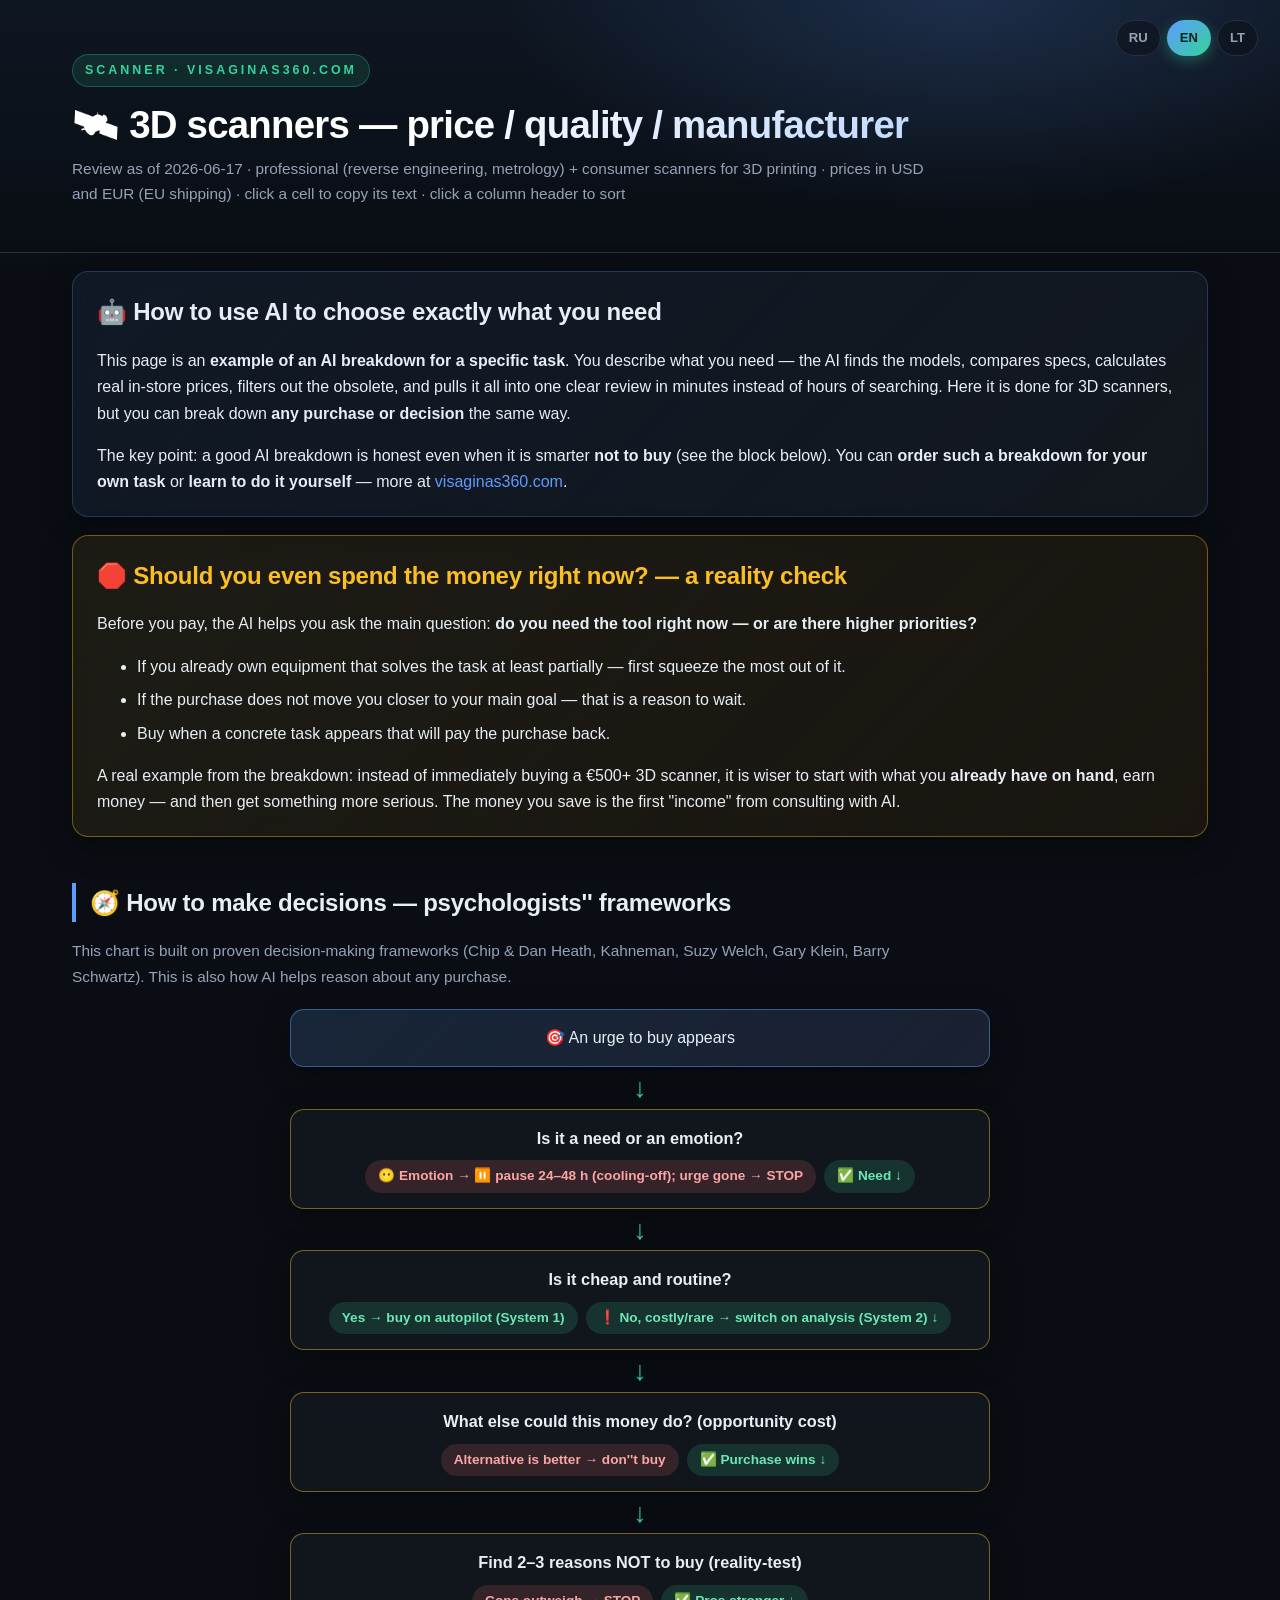
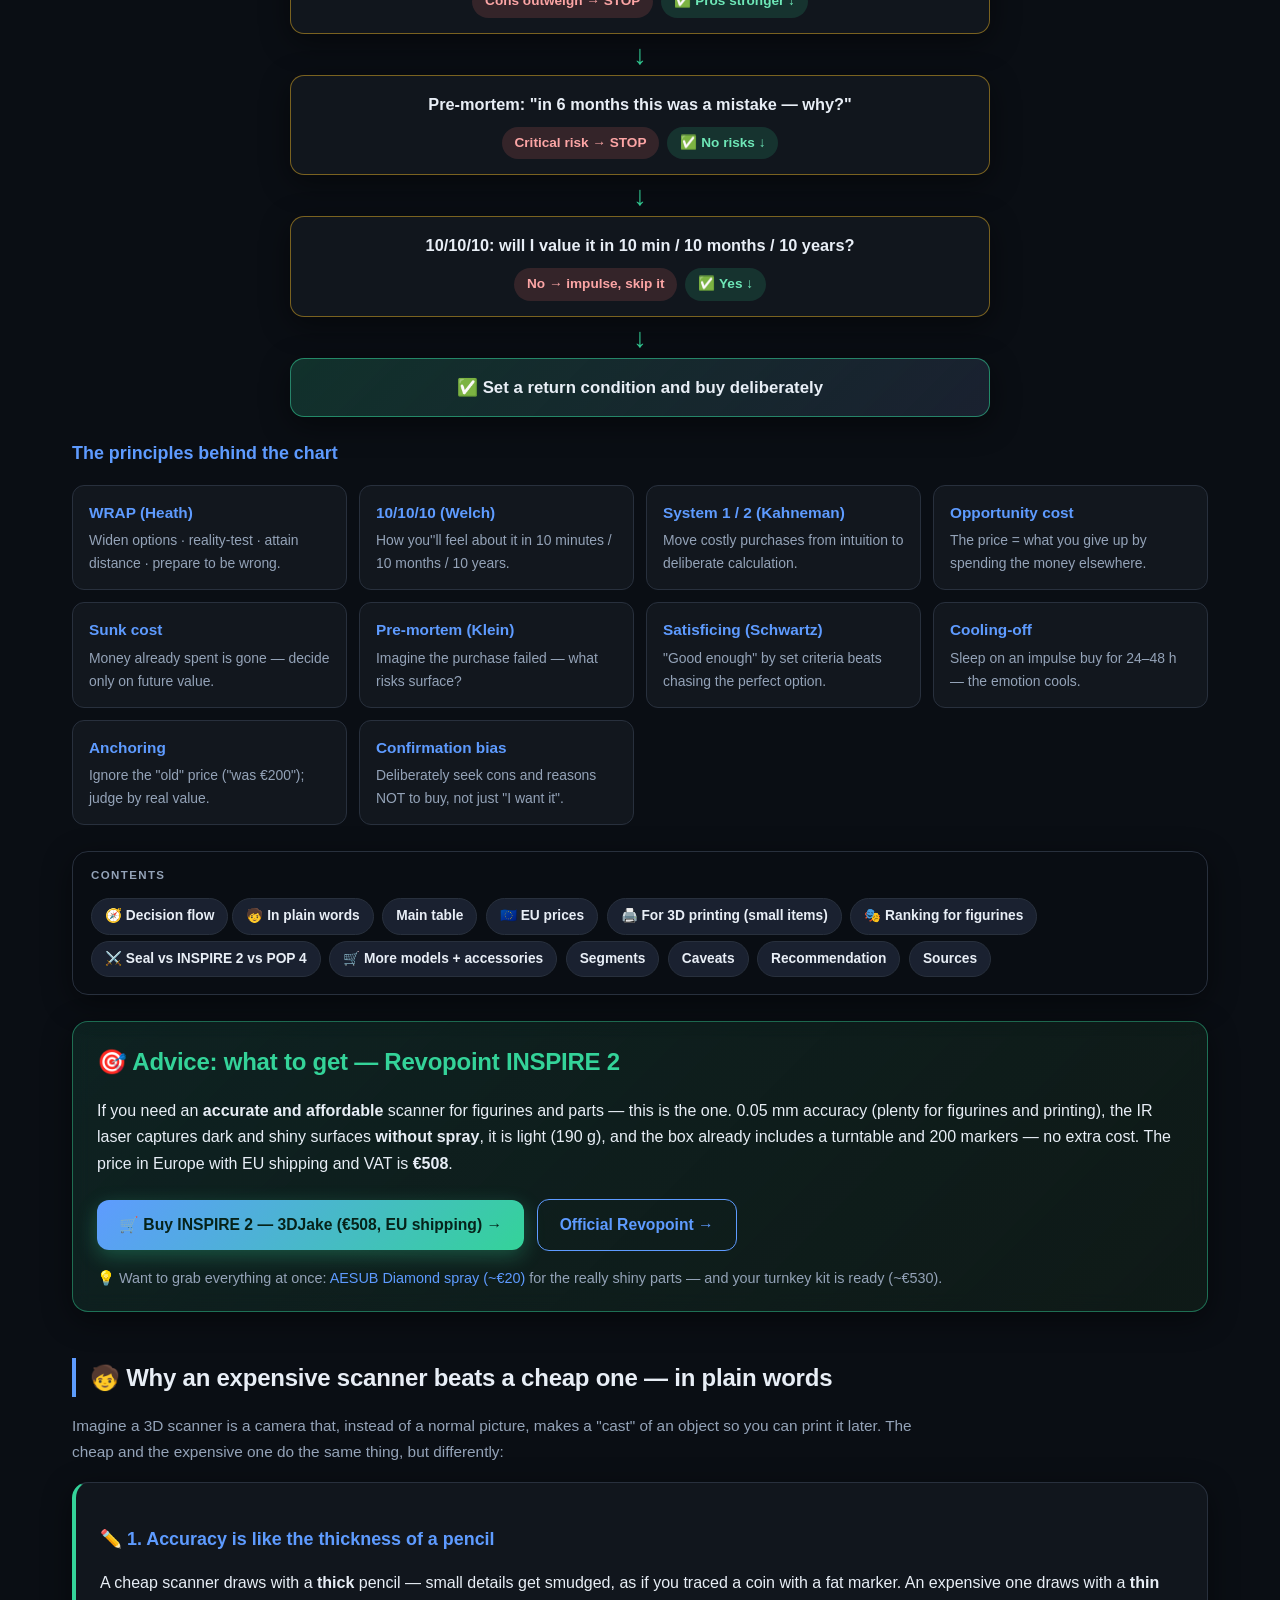
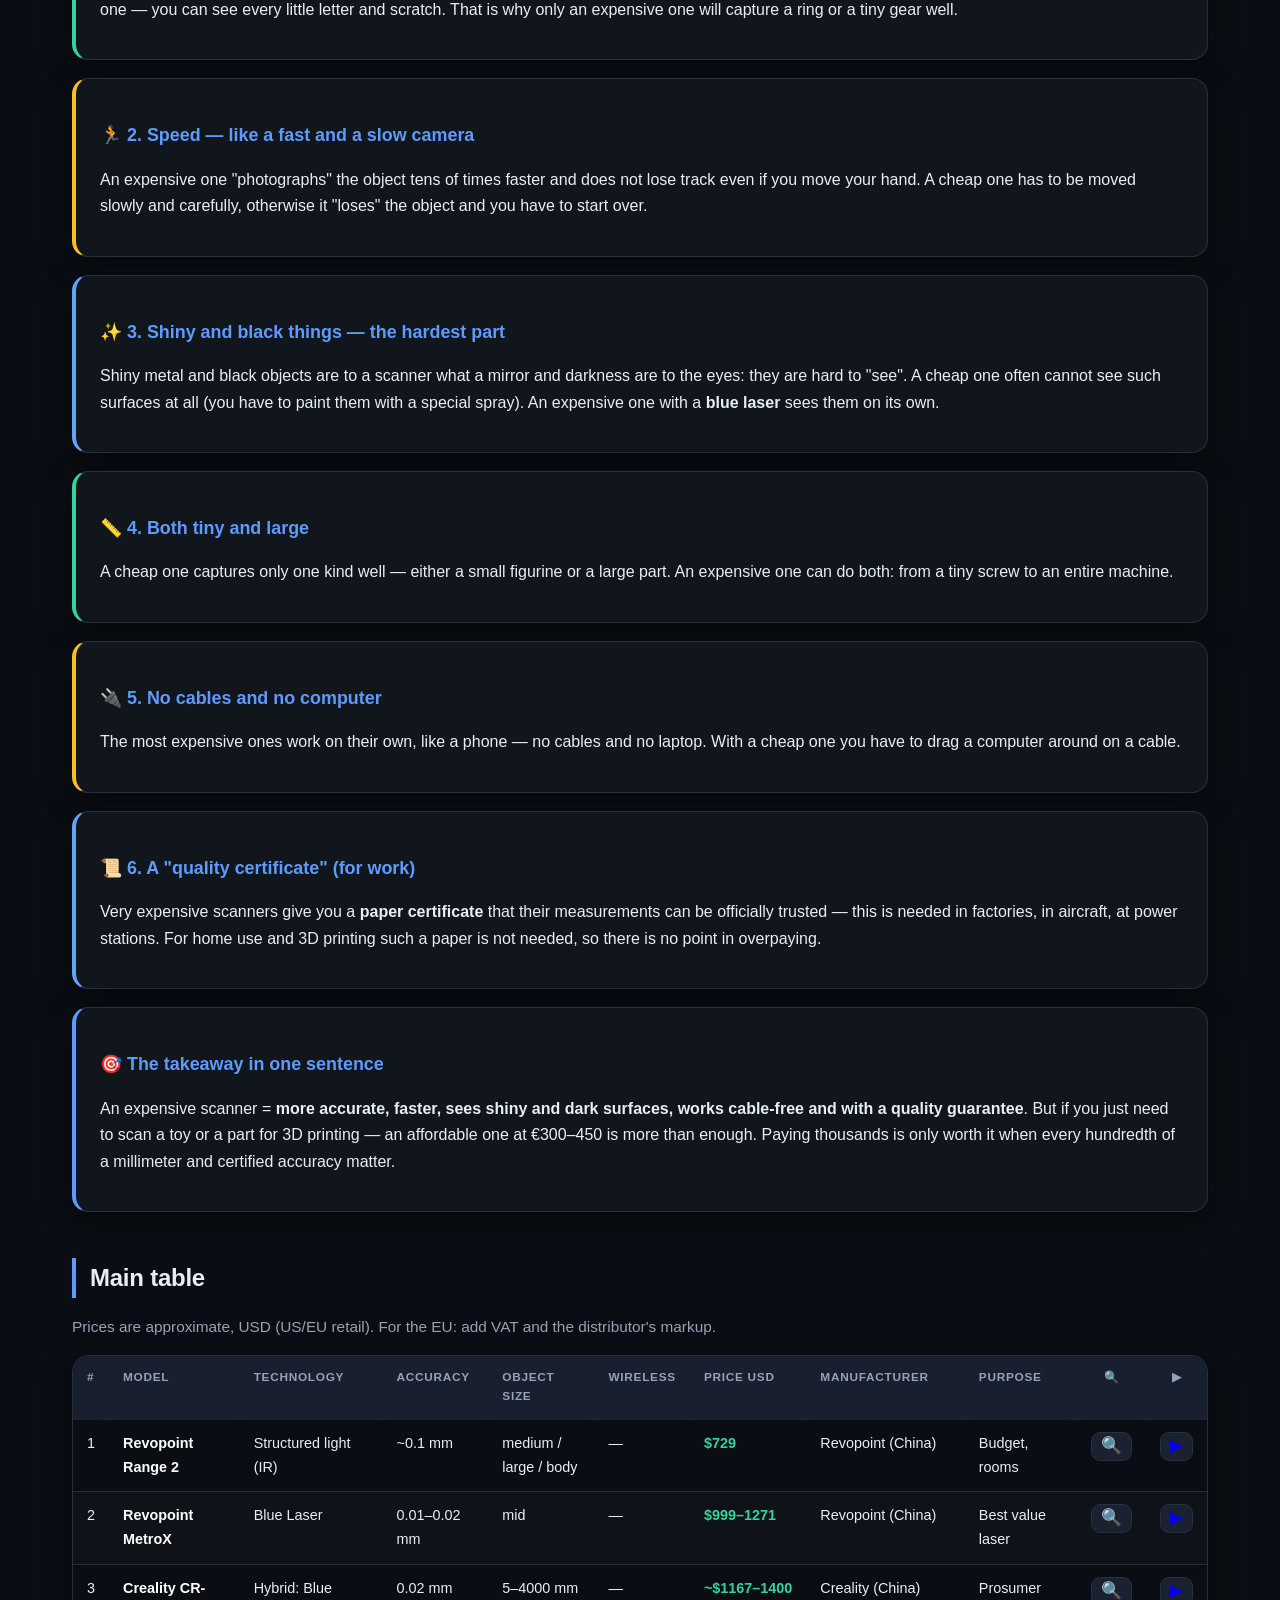
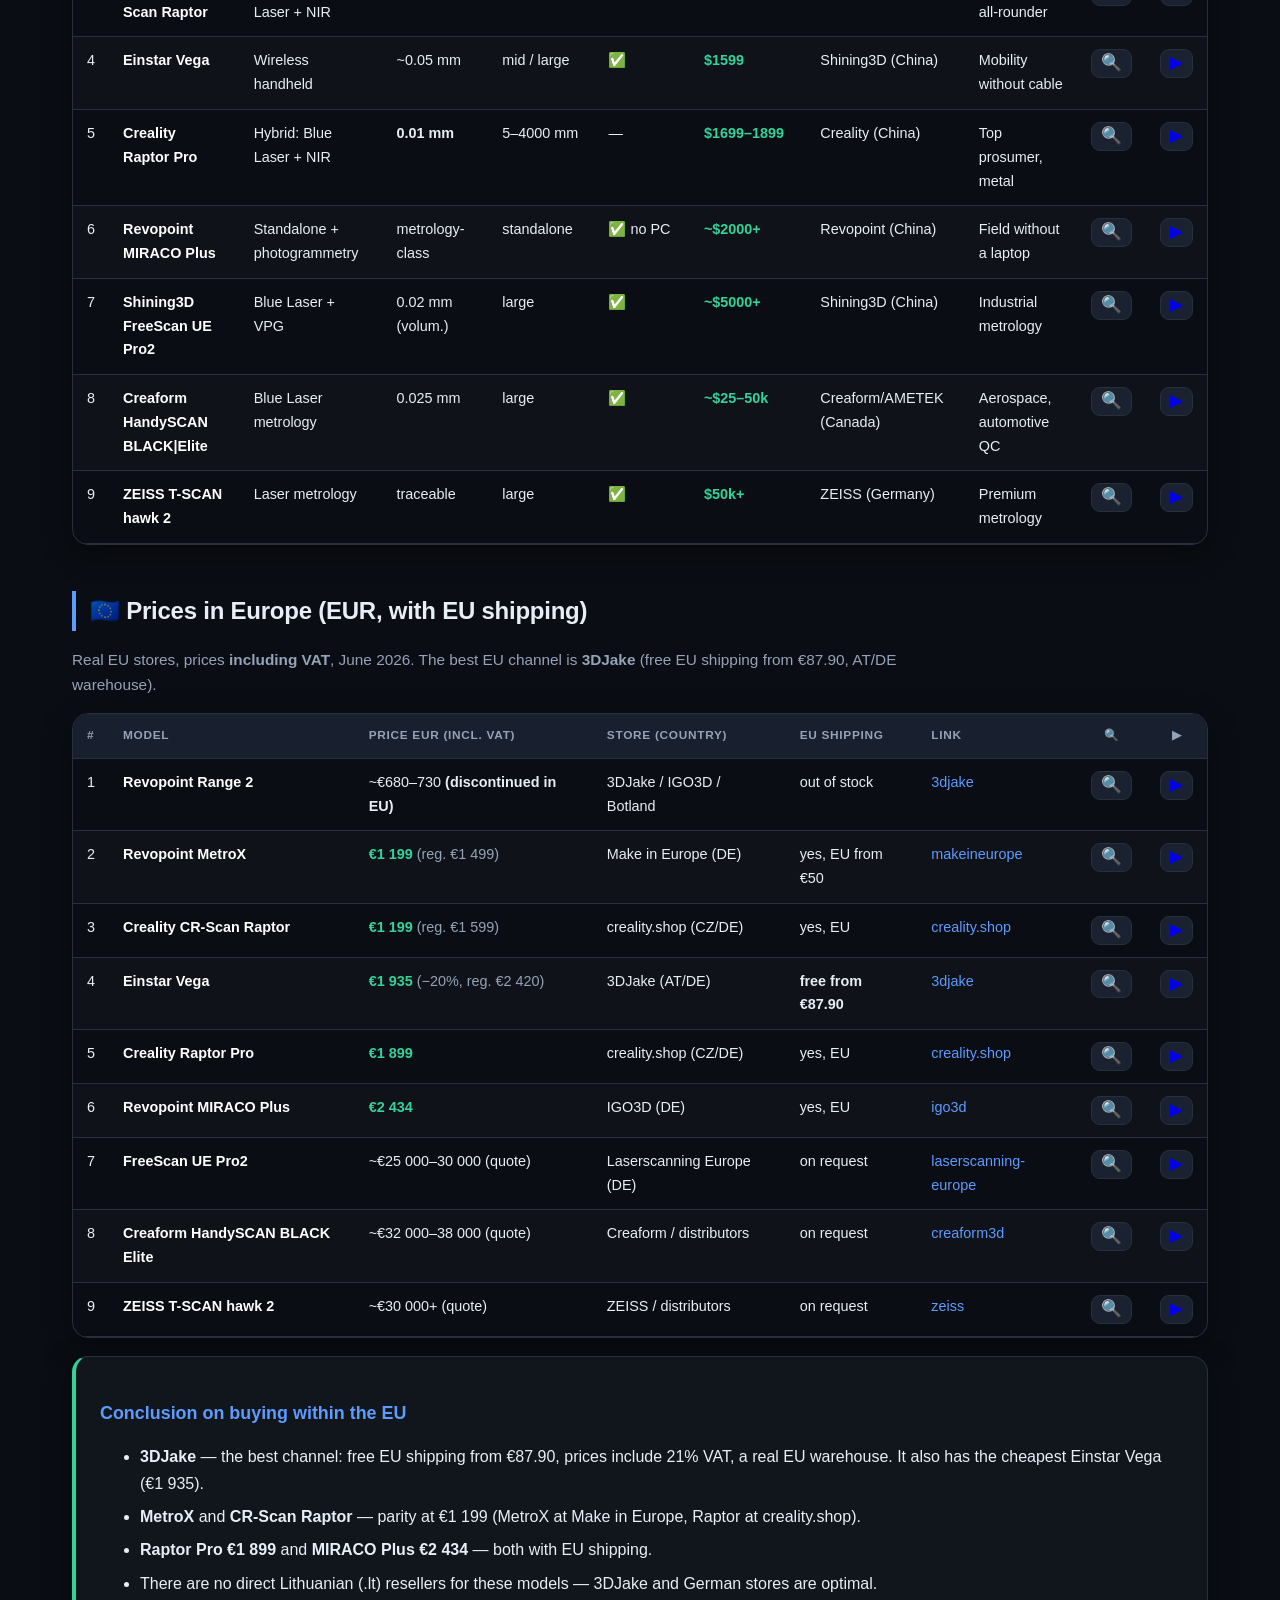
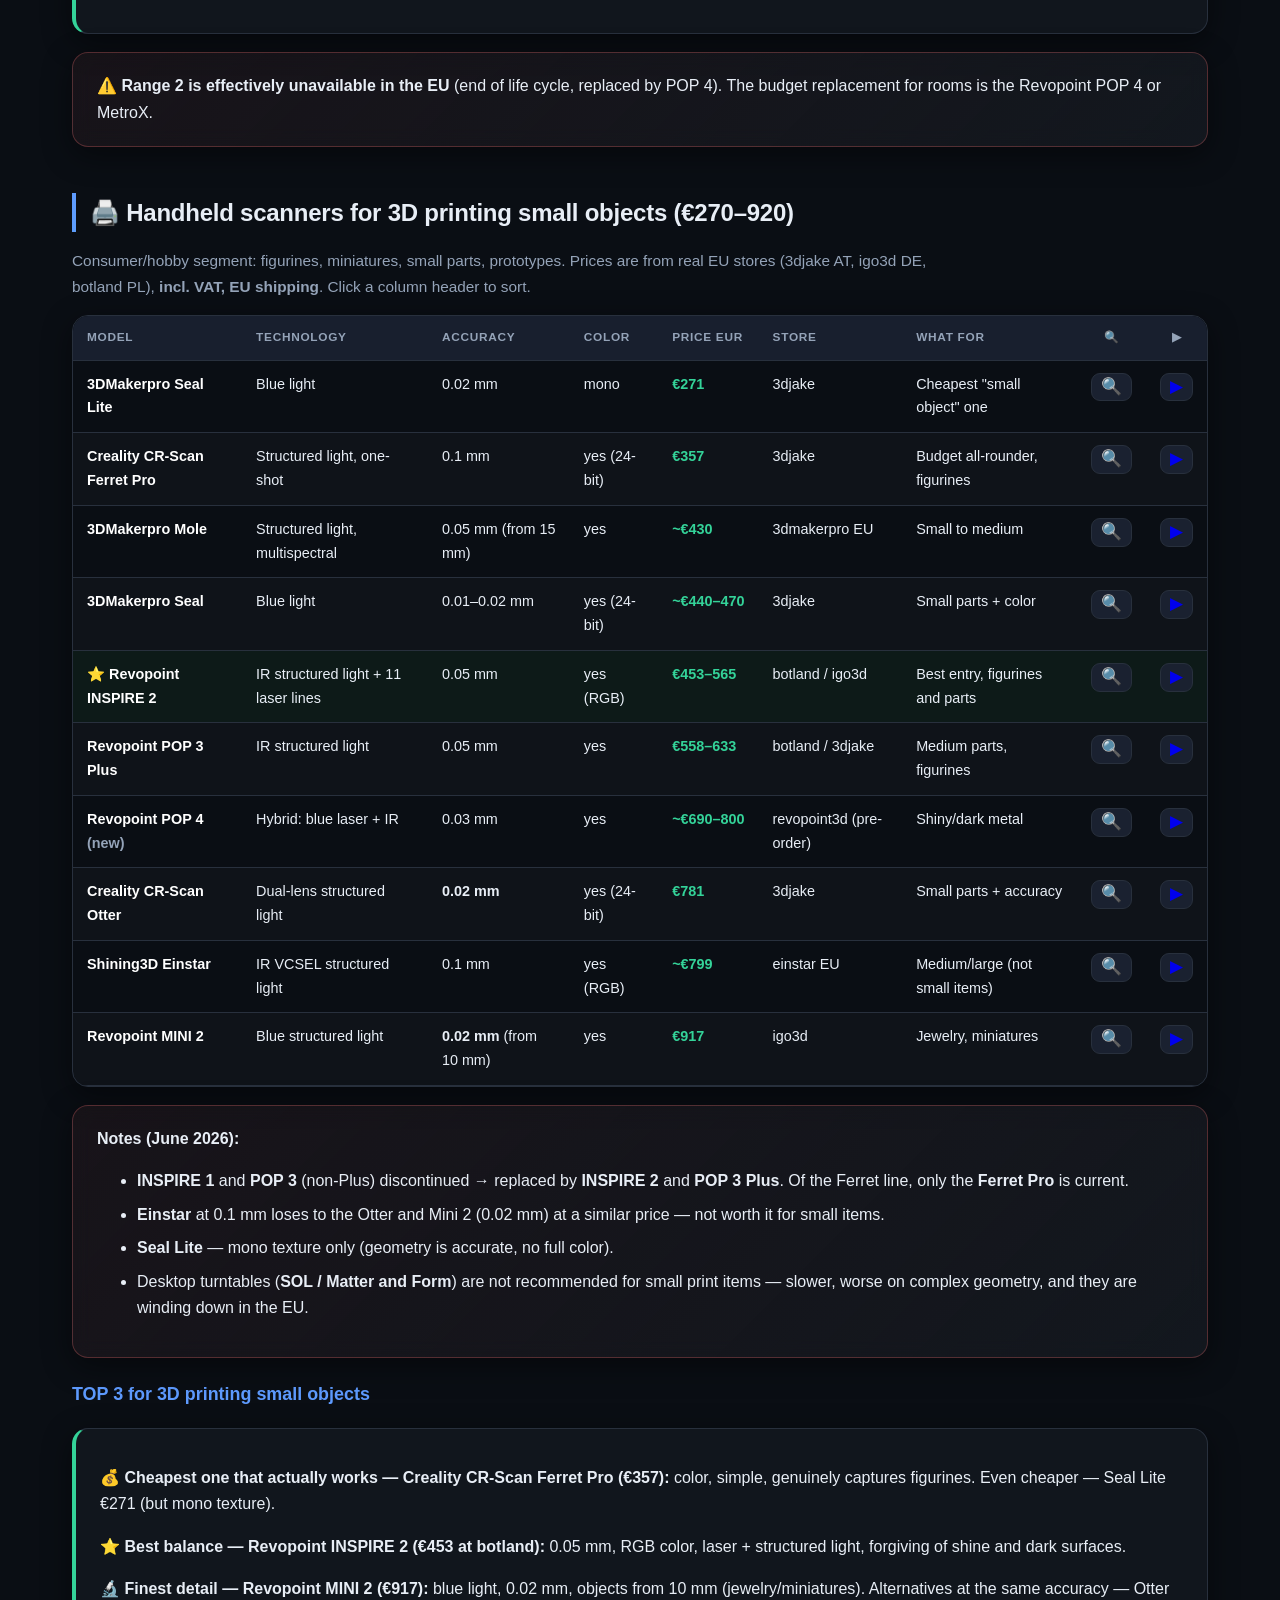
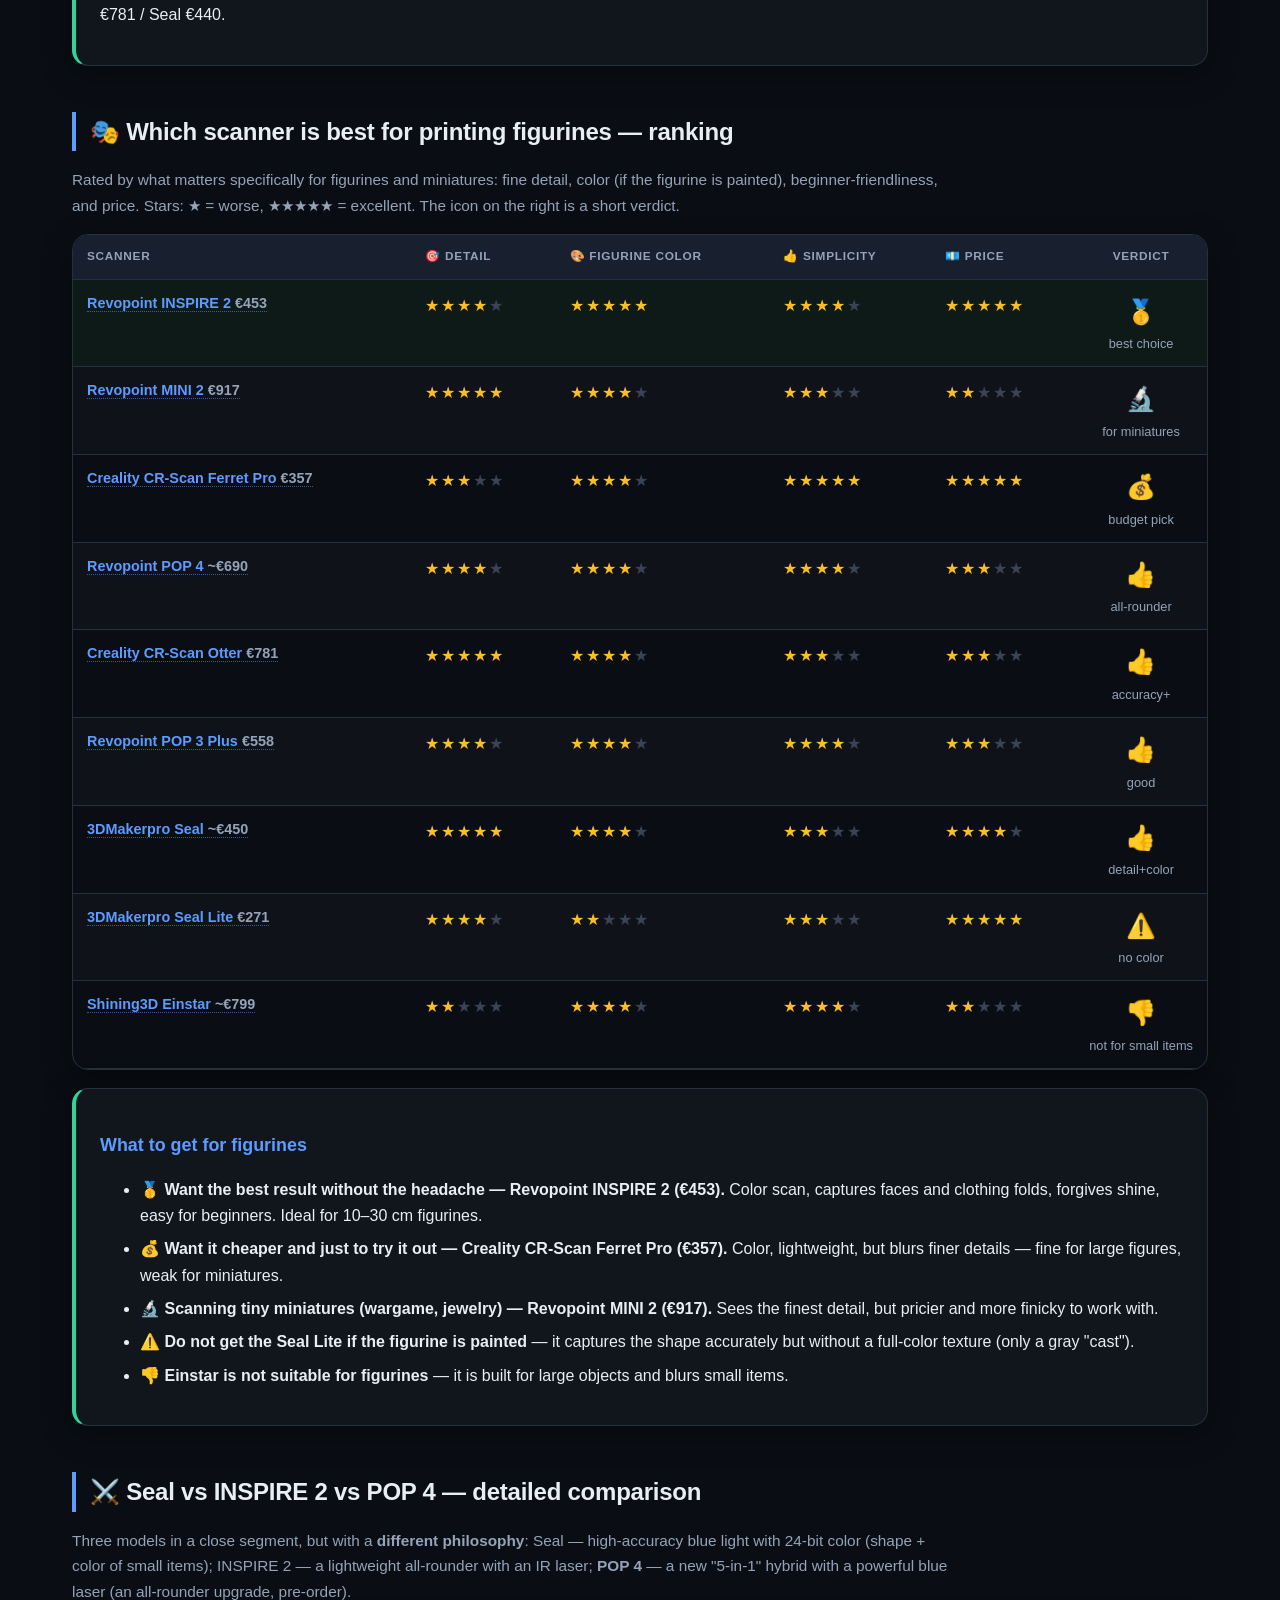
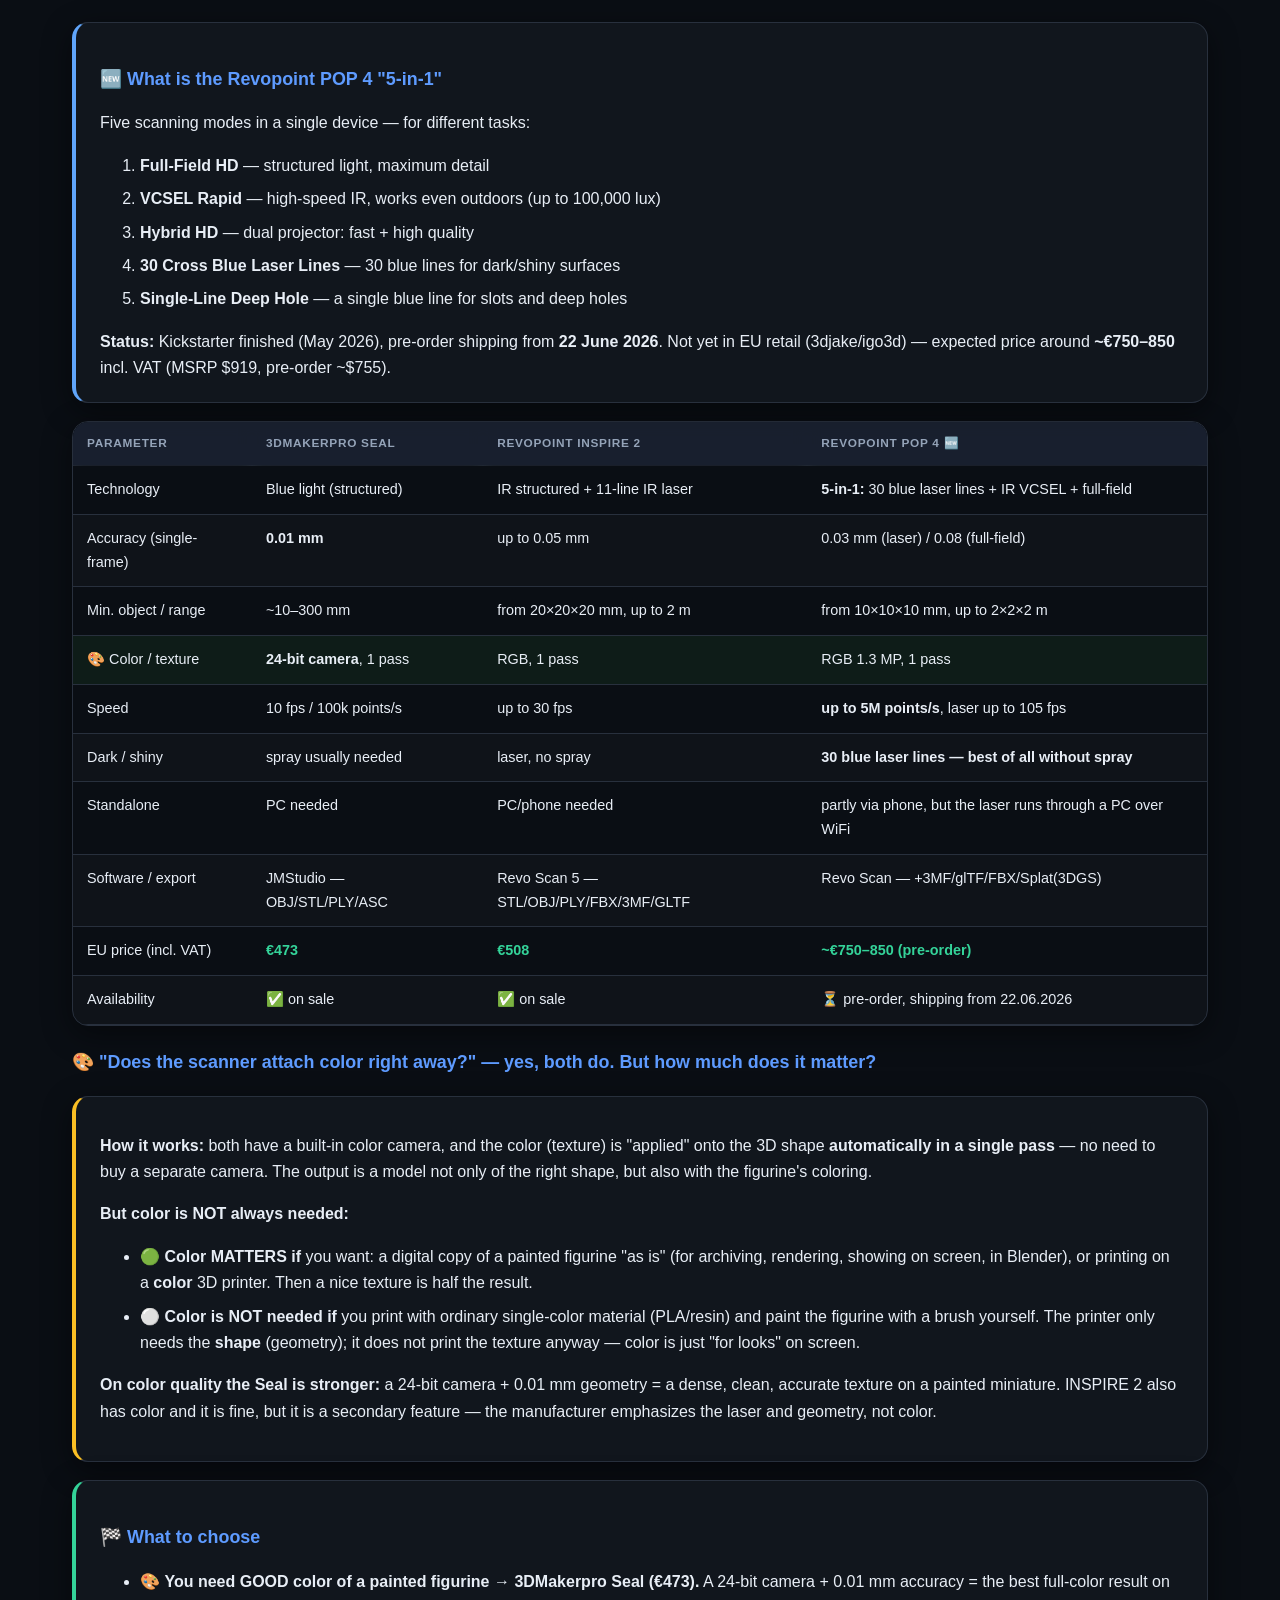
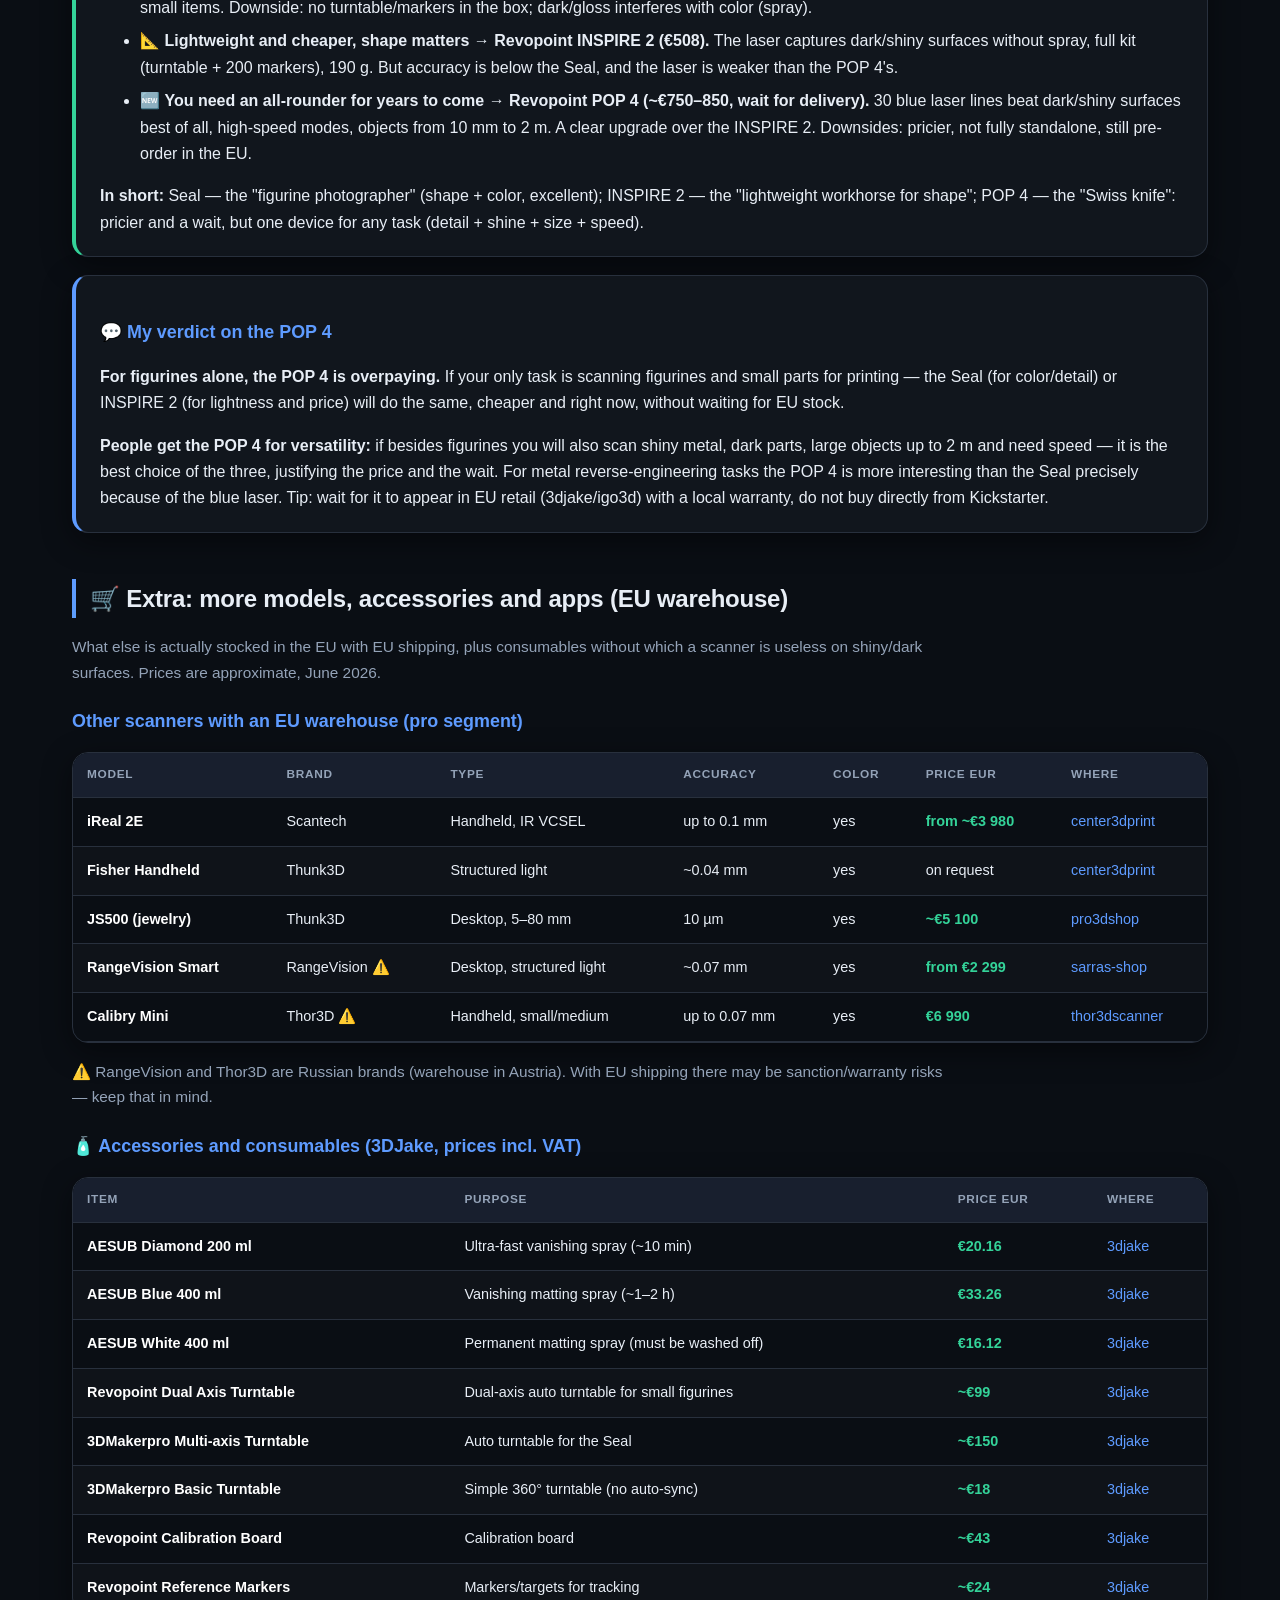
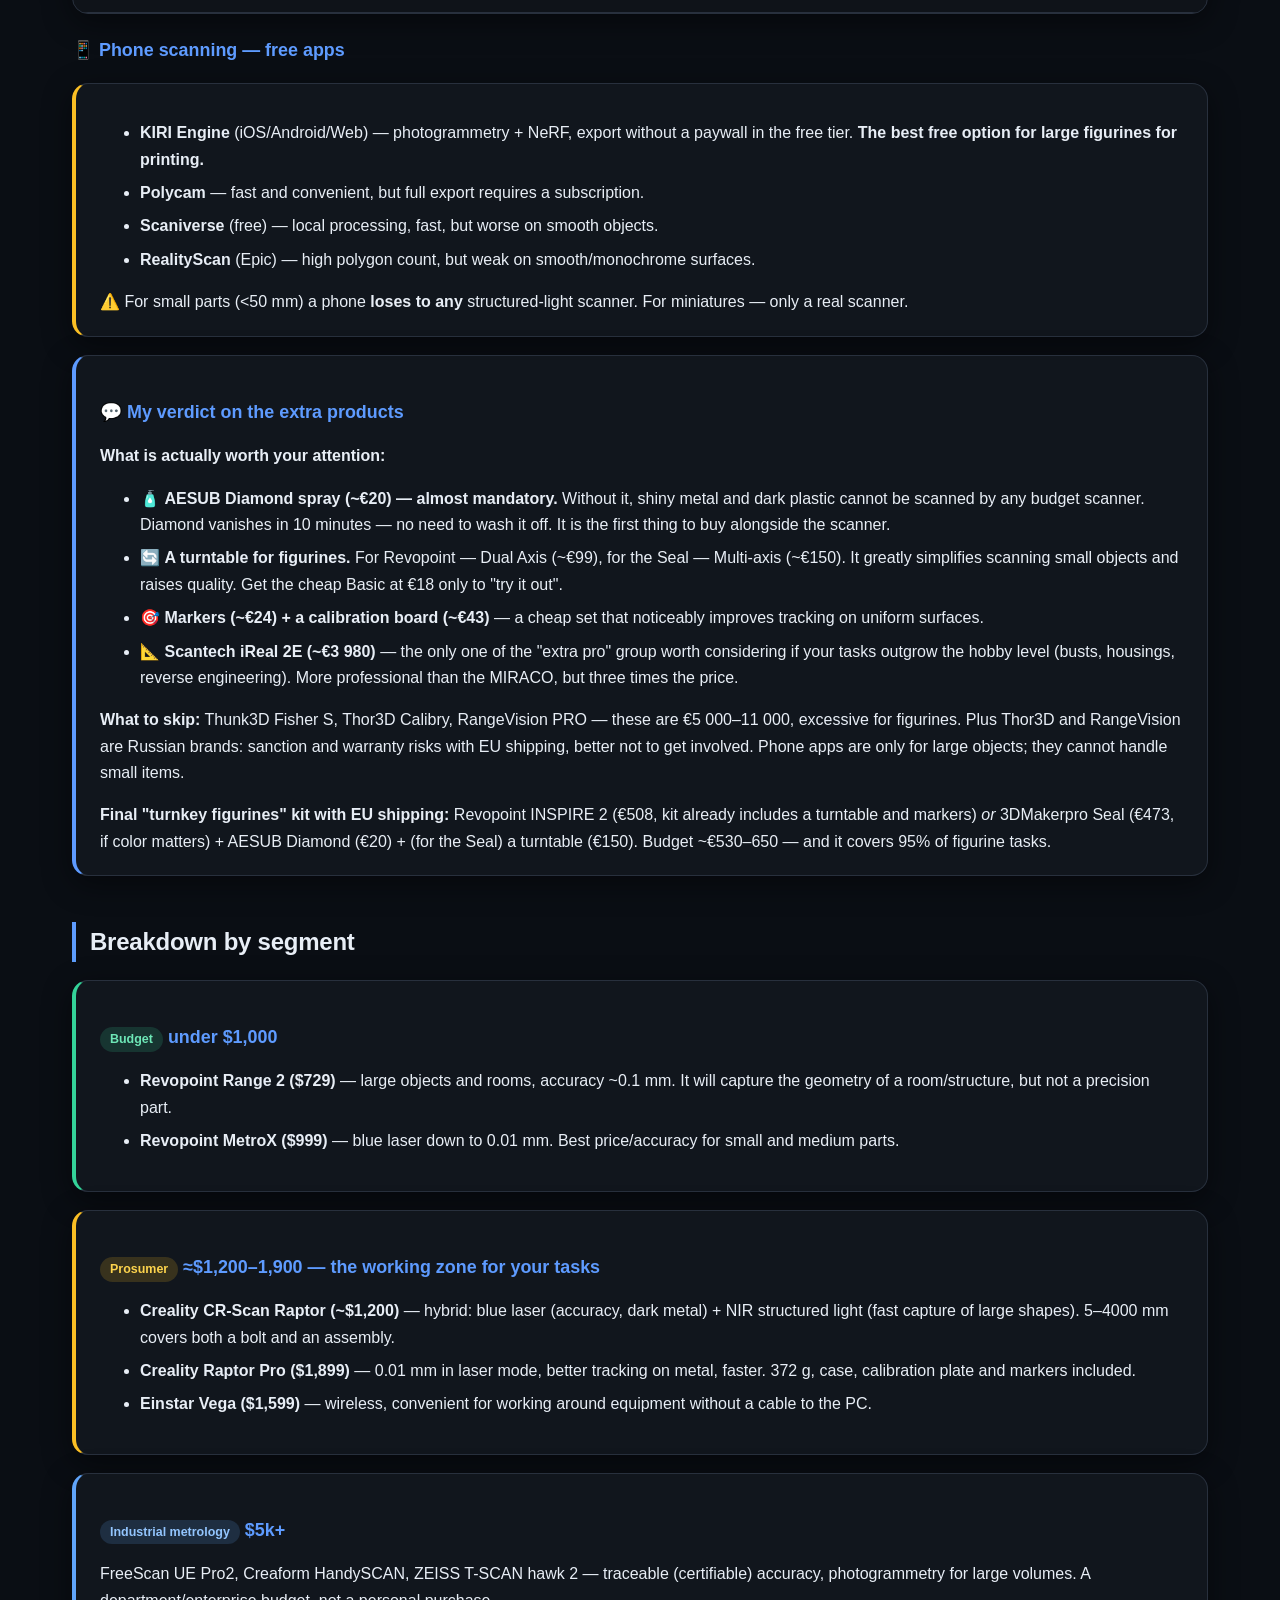
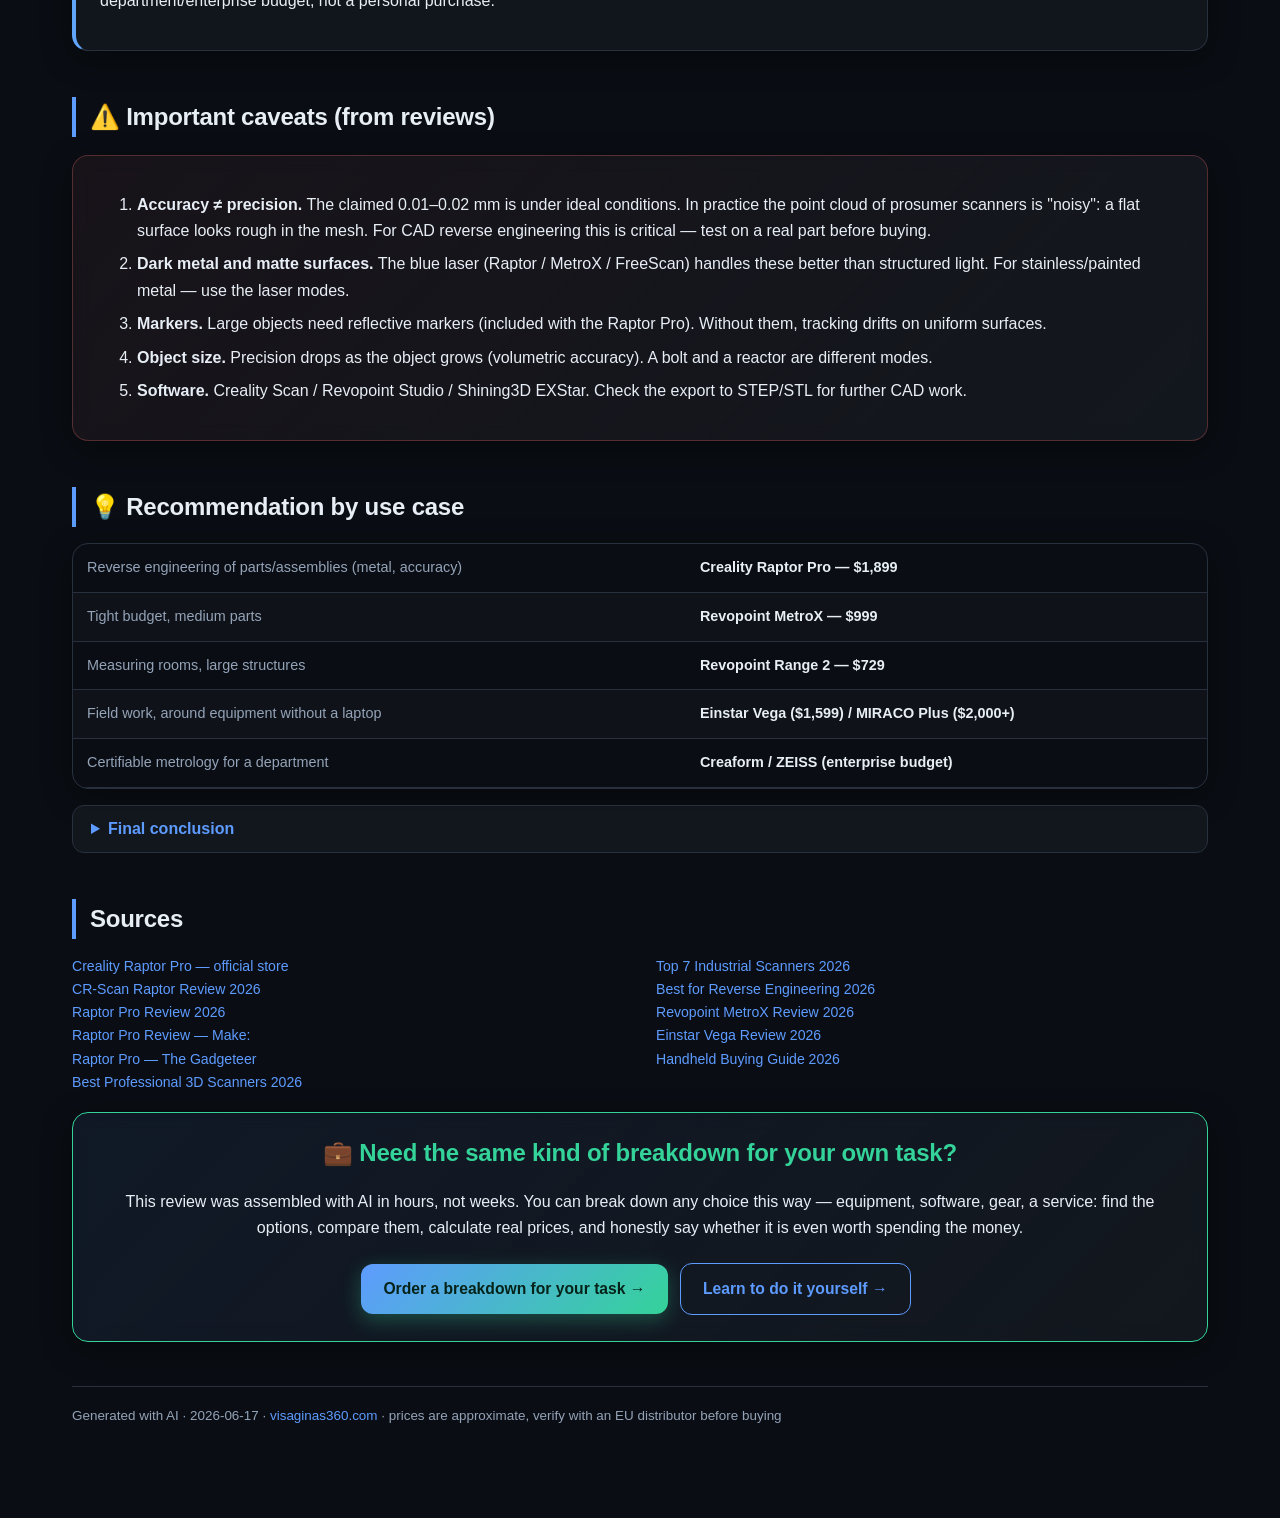
==== commit 911d78bc: "Add decision-making flowchart based on psychology frameworks (RU/EN/LT) Co-Authored-By: Claude Fable" ====
--- a/public/en.html
+++ b/public/en.html
@@ -54,9 +54,41 @@
   <p style="margin-bottom:0">A real example from the breakdown: instead of immediately buying a €500+ 3D scanner, it is wiser to start with what you <b>already have on hand</b>, earn money — and then get something more serious. The money you save is the first "income" from consulting with AI.</p>
 </div>
 
+<h2 id="flow">🧭 How to make decisions — psychologists'' frameworks</h2>
+<p class="sub">This chart is built on proven decision-making frameworks (Chip &amp; Dan Heath, Kahneman, Suzy Welch, Gary Klein, Barry Schwartz). This is also how AI helps reason about any purchase.</p>
+<div class="flow">
+  <div class="node node-start">🎯 An urge to buy appears</div>
+  <div class="arrow">↓</div>
+  <div class="node node-q"><b>Is it a need or an emotion?</b><div class="branches"><span class="br-stop">😶 Emotion → ⏸️ pause 24–48 h (cooling-off); urge gone → STOP</span><span class="br-go">✅ Need ↓</span></div></div>
+  <div class="arrow">↓</div>
+  <div class="node node-q"><b>Is it cheap and routine?</b><div class="branches"><span class="br-go">Yes → buy on autopilot (System 1)</span><span class="br-go">❗ No, costly/rare → switch on analysis (System 2) ↓</span></div></div>
+  <div class="arrow">↓</div>
+  <div class="node node-q"><b>What else could this money do? (opportunity cost)</b><div class="branches"><span class="br-stop">Alternative is better → don''t buy</span><span class="br-go">✅ Purchase wins ↓</span></div></div>
+  <div class="arrow">↓</div>
+  <div class="node node-q"><b>Find 2–3 reasons NOT to buy (reality-test)</b><div class="branches"><span class="br-stop">Cons outweigh → STOP</span><span class="br-go">✅ Pros stronger ↓</span></div></div>
+  <div class="arrow">↓</div>
+  <div class="node node-q"><b>Pre-mortem: "in 6 months this was a mistake — why?"</b><div class="branches"><span class="br-stop">Critical risk → STOP</span><span class="br-go">✅ No risks ↓</span></div></div>
+  <div class="arrow">↓</div>
+  <div class="node node-q"><b>10/10/10: will I value it in 10 min / 10 months / 10 years?</b><div class="branches"><span class="br-stop">No → impulse, skip it</span><span class="br-go">✅ Yes ↓</span></div></div>
+  <div class="arrow">↓</div>
+  <div class="node node-go">✅ Set a return condition and buy deliberately</div>
+</div>
+<h3>The principles behind the chart</h3>
+<div class="principles">
+  <div class="p"><b>WRAP (Heath)</b><span>Widen options · reality-test · attain distance · prepare to be wrong.</span></div>
+  <div class="p"><b>10/10/10 (Welch)</b><span>How you''ll feel about it in 10 minutes / 10 months / 10 years.</span></div>
+  <div class="p"><b>System 1 / 2 (Kahneman)</b><span>Move costly purchases from intuition to deliberate calculation.</span></div>
+  <div class="p"><b>Opportunity cost</b><span>The price = what you give up by spending the money elsewhere.</span></div>
+  <div class="p"><b>Sunk cost</b><span>Money already spent is gone — decide only on future value.</span></div>
+  <div class="p"><b>Pre-mortem (Klein)</b><span>Imagine the purchase failed — what risks surface?</span></div>
+  <div class="p"><b>Satisficing (Schwartz)</b><span>"Good enough" by set criteria beats chasing the perfect option.</span></div>
+  <div class="p"><b>Cooling-off</b><span>Sleep on an impulse buy for 24–48 h — the emotion cools.</span></div>
+  <div class="p"><b>Anchoring</b><span>Ignore the "old" price ("was €200"); judge by real value.</span></div>
+  <div class="p"><b>Confirmation bias</b><span>Deliberately seek cons and reasons NOT to buy, not just "I want it".</span></div>
+</div>
 <nav class="toc">
   <strong>Contents</strong>
-  <a href="#kids">🧒 In plain words</a>
+  <a href="#flow">🧭 Decision flow</a><a href="#kids">🧒 In plain words</a>
   <a href="#main">Main table</a>
   <a href="#eu">🇪🇺 EU prices</a>
   <a href="#print">🖨️ For 3D printing (small items)</a>
--- a/public/style.css
+++ b/public/style.css
@@ -172,6 +172,29 @@
   opacity:0;transition:opacity .25s;pointer-events:none;z-index:99;box-shadow:var(--shadow)}
 .copyhint.show{opacity:1}
 
+/* ---- decision flowchart ---- */
+.flow{display:flex;flex-direction:column;align-items:center;margin:20px 0}
+.flow .node{width:100%;max-width:700px;border-radius:14px;padding:15px 20px;text-align:center;
+  border:1px solid var(--border);background:var(--panel);box-shadow:var(--shadow);animation:fadeUp .5s ease both}
+.flow .node b{display:block;margin-bottom:9px;font-size:1.02rem}
+.flow .node-start{background:linear-gradient(135deg,rgba(96,165,250,.16),var(--panel2));border-color:rgba(96,165,250,.45)}
+.flow .node-q{border-color:rgba(251,191,36,.45)}
+.flow .node-ai{background:linear-gradient(135deg,rgba(94,155,255,.15),var(--panel2));border-color:rgba(94,155,255,.45)}
+.flow .node-go{background:linear-gradient(135deg,rgba(52,211,153,.18),var(--panel2));border-color:rgba(52,211,153,.55);font-weight:750;font-size:1.05rem}
+.flow .arrow{font-size:1.7rem;color:var(--accent2);line-height:1;margin:7px 0}
+.flow .branches{display:flex;flex-wrap:wrap;gap:8px;justify-content:center}
+.flow .branches span{font-size:.85rem;padding:5px 13px;border-radius:30px;font-weight:600}
+.flow .br-stop{background:rgba(248,113,113,.15);color:#fca5a5}
+.flow .br-go{background:rgba(52,211,153,.15);color:#6ee7b7}
+@media(max-width:680px){.flow .branches{flex-direction:column;gap:6px}}
+
+/* ---- principles grid ---- */
+.principles{display:grid;grid-template-columns:repeat(auto-fit,minmax(250px,1fr));gap:12px;margin:16px 0}
+.principles .p{background:var(--panel);border:1px solid var(--border);border-radius:12px;padding:14px 16px;transition:.18s}
+.principles .p:hover{border-color:var(--accent);transform:translateY(-2px)}
+.principles .p b{color:var(--accent);display:block;margin-bottom:4px;font-size:.96rem}
+.principles .p span{font-size:.87rem;color:var(--muted);display:block}
+
 /* ---- mobile ---- */
 @media(max-width:680px){
   h1{font-size:1.7rem}
